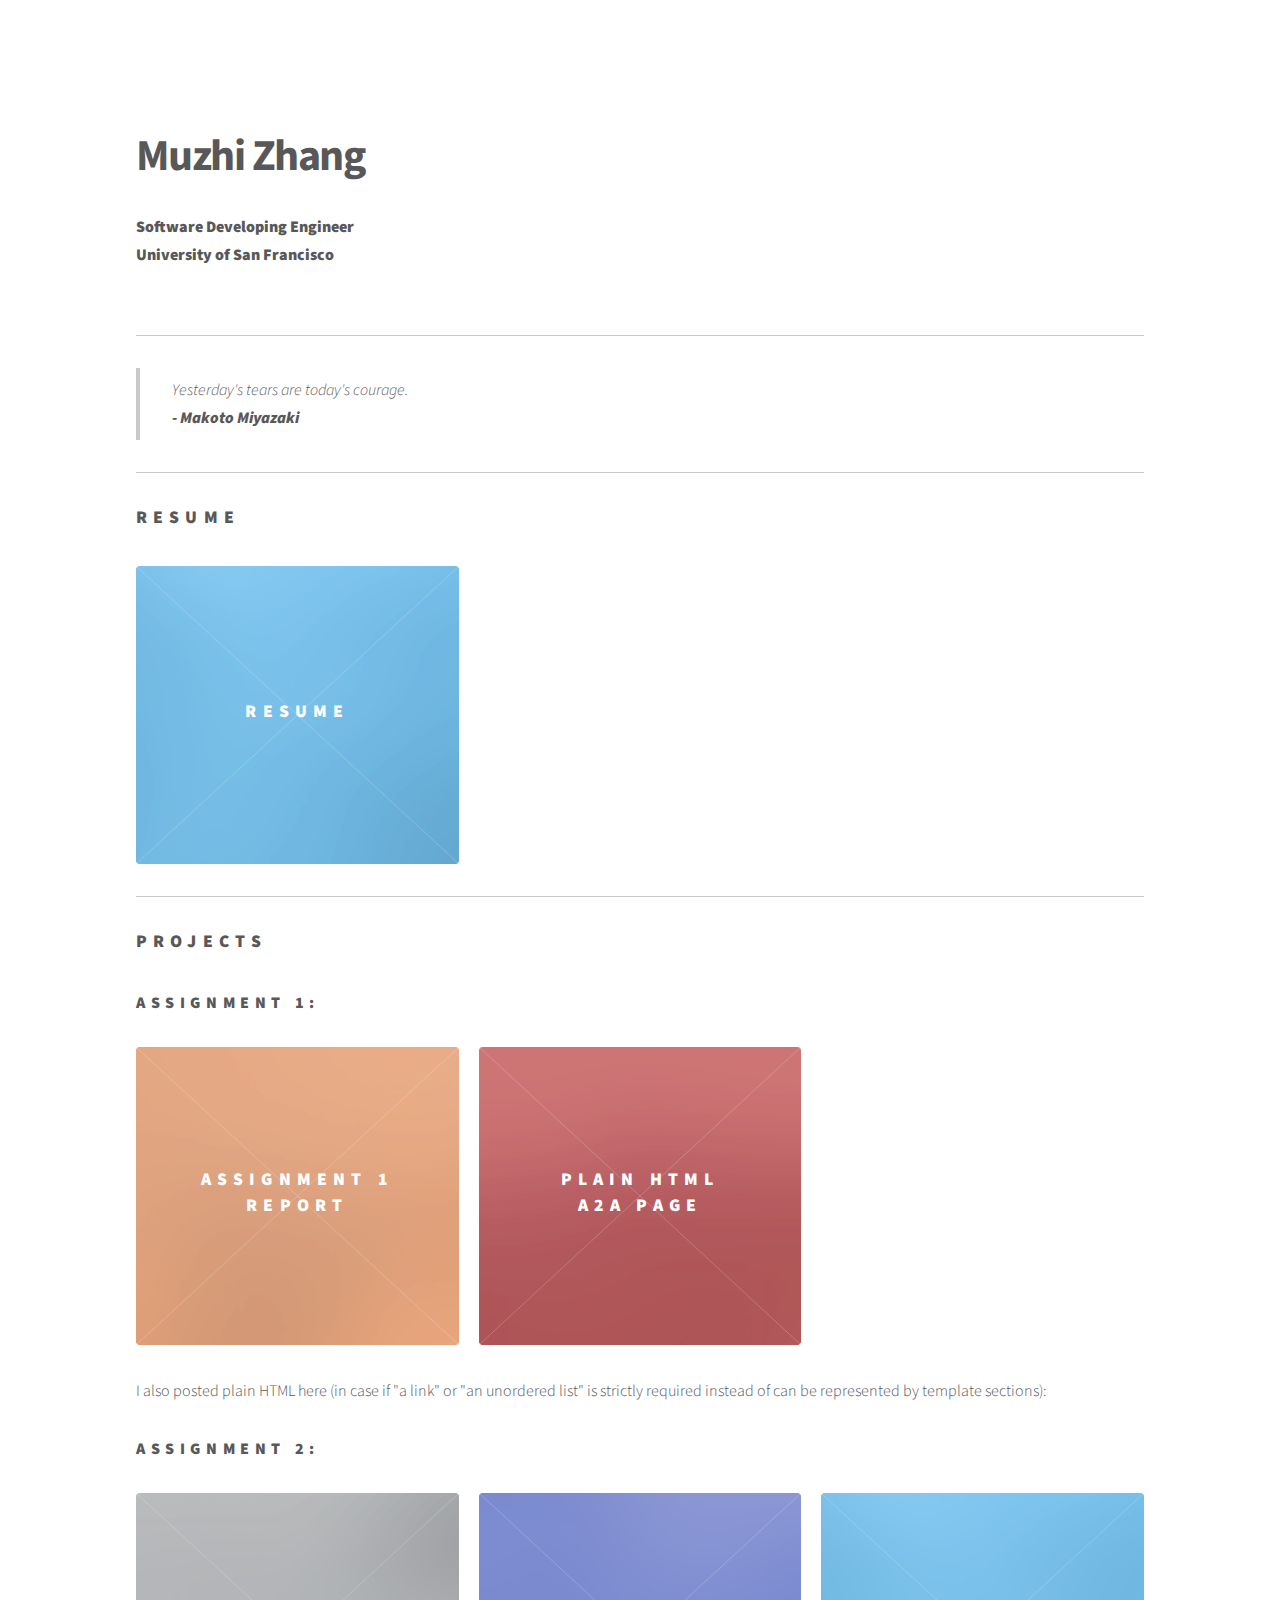
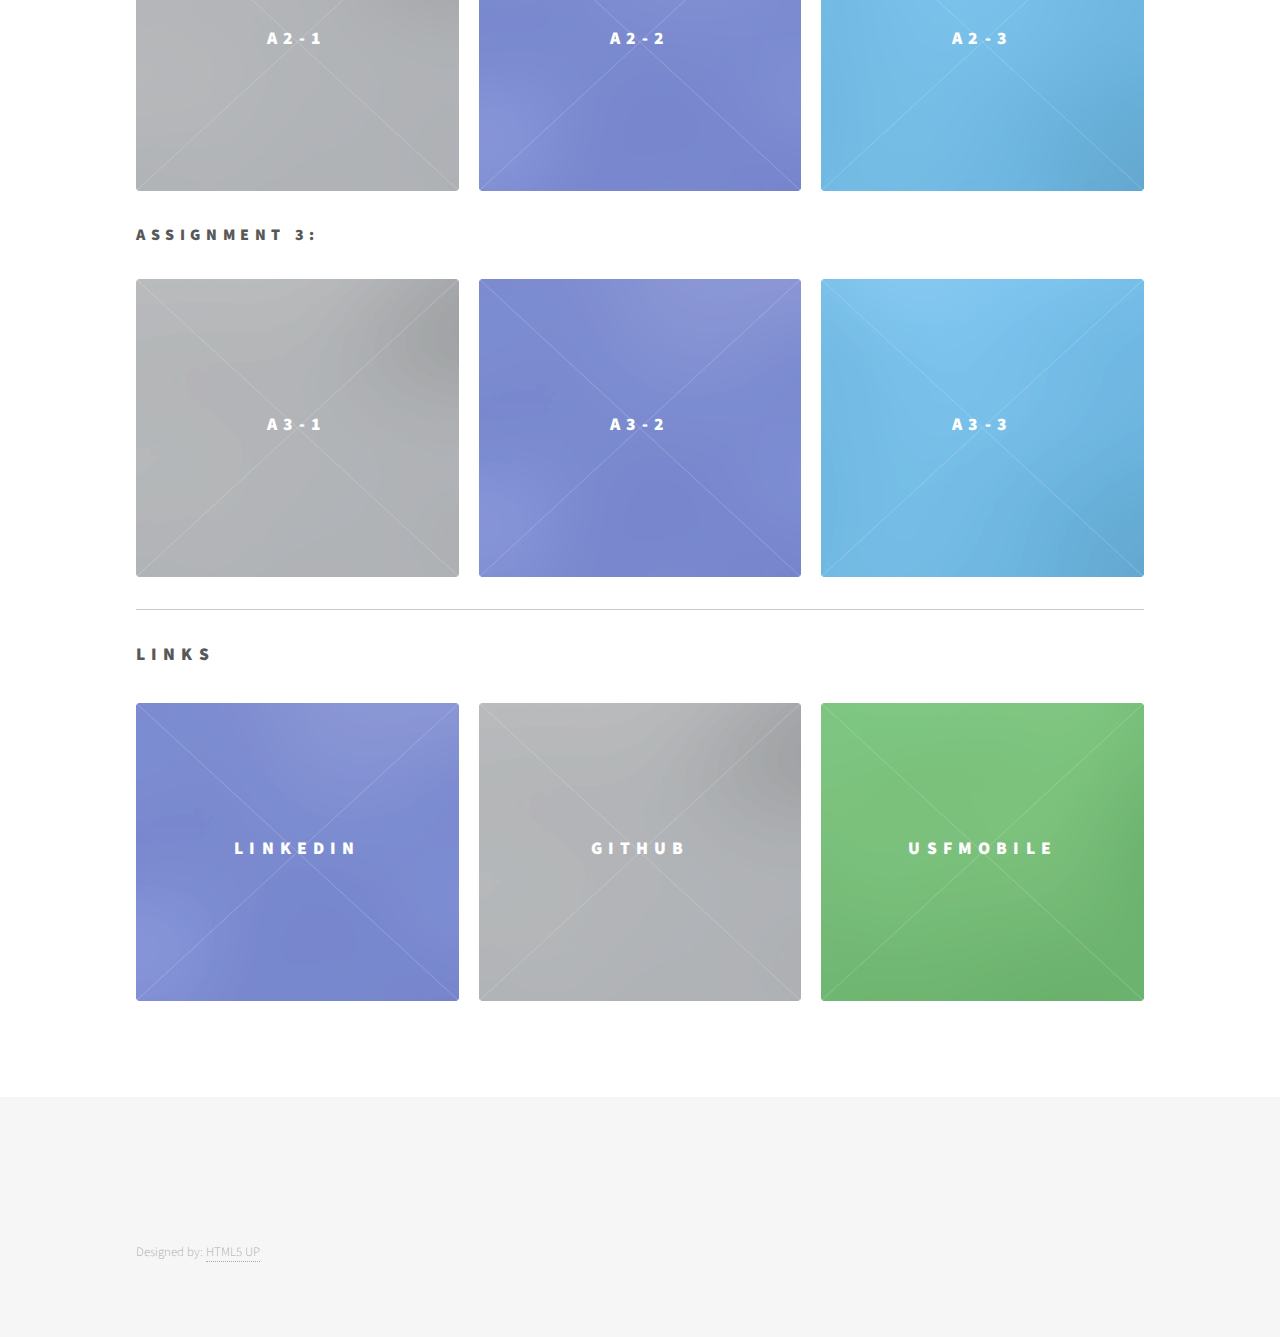
==== docs/index.html @ ef90fe7b "Add a3" ====
<!DOCTYPE HTML>
<!--
	Phantom by HTML5 UP
	html5up.net | @ajlkn
	Free for personal and commercial use under the CCA 3.0 license (html5up.net/license)
-->
<html>
	<head>
		<title>A2 - Self Introduction</title>
		<!-- Usfca icon-->
		<link rel="icon" href="files/usficon.ico">
		<meta charset="utf-8" />
		<meta name="viewport" content="width=device-width, initial-scale=1, user-scalable=no" />
		<link rel="stylesheet" href="assets/css/main.css" />
		<noscript><link rel="stylesheet" href="assets/css/noscript.css" /></noscript>
	</head>
	<body class="is-preload">
		<!-- Wrapper -->
			<div id="wrapper">

				<!-- Header -->
					<header id="header">
						<div class="inner">

							<header>
								<h1>Muzhi Zhang</h1>
							</header>
							<p><b>Software Developing Engineer<br>
								University of San Francisco</b></p>

						</div>
					</header>

				<!-- Main -->
					<div id="main">
						<div class="inner">

							<hr />

							<header>
								<blockquote>Yesterday's tears are today's courage.<br><b>- Makoto Miyazaki</b></blockquote>
								<hr />
							</header>

							<!--Tiles I added-->

							<h2>Resume</h2>
							<section class="tiles">
								<article class="style2">
									<span class="image">
										<img src="images/pic02.jpg" alt="" />
									</span>
									<a href="files/Resume_Muzhi_Zhang.pdf">
										<h2>Resume</h2>
										<div class="content">
											<p>Download my resume here.</p>
										</div>
									</a>
								</article>
							</section>

							<hr />

							<h2>Projects</h2>
							<h3>Assignment 1:</h3>
							<section class="tiles">
								<article class="style1">
										<span class="image">
											<img src="images/pic01.jpg" alt="" />
										</span>
									<a href="files/Muzhi%20Zhang%20-%20Data%20Exploration%20through%20Tableau.pdf">
										<h2>Assignment 1<br>Report</h2>
										<div class="content">
											<p>Download my assignment 1 report here.</p>
										</div>
									</a>
								</article>
								<article class="style4">
												<span class="image">
													<img src="images/pic09.jpg" alt="" />
												</span>
									<a href="plain.html">
										<h2>Plain HTML<br>A2a Page</h2>
										<div class="content">
											<p>Move to plain HTML version of this page.</p>
										</div>
									</a>
								</article>
							</section>
							<p></p>
							<p>I also posted plain HTML here (in case if "a link" or "an unordered list" is strictly
								required instead of can be represented by template sections):</p>

							<h3>Assignment 2:</h3>
							<section class="tiles">
								<article class="style7">
									<span class="image">
										<img src="images/pic05.jpg" alt="" />
									</span>
									<a href="https://vizhub.com/mzhang78usfca/097aaf8576bb4e1eae92c91367f25022">
										<h2>A2-1</h2>
										<div class="content">
											<p>Bar Chart</p>
										</div>
									</a>
								</article>
								<article class="style6">
									<span class="image">
										<img src="images/pic08.jpg" alt="" />
									</span>
									<a href="https://vizhub.com/mzhang78usfca/cfc59913051b43cb8e77ef708201250e">
										<h2>A2-2</h2>
										<div class="content">
											<p>Dot Plot</p>
										</div>
									</a>
								</article>
								<article class="style2">
									<span class="image">
										<img src="images/pic02.jpg" alt="" />
									</span>
									<a href="https://vizhub.com/mzhang78usfca/17be6b796609401896988ab3a009cab0">
										<h2>A2-3</h2>
										<div class="content">
											<p>Heat Map</p>
										</div>
									</a>
								</article>

							</section>
							<p></p>
							<h3>Assignment 3:</h3>
							<section class="tiles">
								<article class="style7">
									<span class="image">
										<img src="images/pic05.jpg" alt="" />
									</span>
									<a href="https://vizhub.com/mzhang78usfca/33b64aaca1e74947b73cf8b43c06f485">
										<h2>A3-1</h2>
										<div class="content">
											<p>Histogram</p>
										</div>
									</a>
								</article>
								<article class="style6">
									<span class="image">
										<img src="images/pic08.jpg" alt="" />
									</span>
									<a href="https://vizhub.com/mzhang78usfca/47c1e1c34d004bfeb647385f3a144dc1">
										<h2>A3-2</h2>
										<div class="content">
											<p>Box Chart</p>
										</div>
									</a>
								</article>
								<article class="style2">
									<span class="image">
										<img src="images/pic02.jpg" alt="" />
									</span>
									<a href="https://vizhub.com/mzhang78usfca/42996be0c5bc4a8896fbf8c868f797e3">
										<h2>A3-3</h2>
										<div class="content">
											<p>Strip Chart</p>
										</div>
									</a>
								</article>

							</section>
							<p></p>

							<hr/>

							<h2>Links</h2>
							<section class="tiles">
								<article class="style6">
									<span class="image">
										<img src="images/pic08.jpg" alt="" />
									</span>
									<a href="https://www.linkedin.com/in/muzhi007/">
										<h2>LinkedIn</h2>
										<div class="content">
											<p>My LinkedIn Page</p>
										</div>
									</a>
								</article>
								<article class="style7">
									<span class="image">
										<img src="images/pic05.jpg" alt="" />
									</span>
									<a href="https://github.com/zmz0072000">
										<h2>GitHub</h2>
										<div class="content">
											<p>My GitHub Page</p>
										</div>
									</a>
								</article>
								<article class="style8">
									<span class="image">
										<img src="images/pic07.jpg" alt="" />
									</span>
									<a href="https://myusf.usfca.edu/marketing-communications/resources/mobile">
										<h2>USFMobile</h2>
										<div class="content">
											<p>Download USFMobile, USFCA official mobile app which I participated in development.</p>
										</div>
									</a>
								</article>
							</section>
						</div>
					</div>

				<!-- Footer -->
					<footer id="footer">
						<div class="inner">
							<ul class="copyright">
								<li>Designed by: <a href="http://html5up.net">HTML5 UP</a></li>
							</ul>
						</div>
					</footer>

			</div>

		<!-- Scripts -->
			<script src="assets/js/jquery.min.js"></script>
			<script src="assets/js/browser.min.js"></script>
			<script src="assets/js/breakpoints.min.js"></script>
			<script src="assets/js/util.js"></script>
			<script src="assets/js/main.js"></script>

	</body>
</html>
---- docs/assets/css/main.css ----
@import url(fontawesome-all.min.css);
@import url("https://fonts.googleapis.com/css?family=Source+Sans+Pro:300,700,900");

/*
	Phantom by HTML5 UP
	html5up.net | @ajlkn
	Free for personal and commercial use under the CCA 3.0 license (html5up.net/license)
*/

html, body, div, span, applet, object,
iframe, h1, h2, h3, h4, h5, h6, p, blockquote,
pre, a, abbr, acronym, address, big, cite,
code, del, dfn, em, img, ins, kbd, q, s, samp,
small, strike, strong, sub, sup, tt, var, b,
u, i, center, dl, dt, dd, ol, ul, li, fieldset,
form, label, legend, table, caption, tbody,
tfoot, thead, tr, th, td, article, aside,
canvas, details, embed, figure, figcaption,
footer, header, hgroup, menu, nav, output, ruby,
section, summary, time, mark, audio, video {
	margin: 0;
	padding: 0;
	border: 0;
	font-size: 100%;
	font: inherit;
	vertical-align: baseline;}

article, aside, details, figcaption, figure,
footer, header, hgroup, menu, nav, section {
	display: block;}

body {
	line-height: 1;
}

ol, ul {
	list-style: none;
}

blockquote, q {
	quotes: none;
}

	blockquote:before, blockquote:after, q:before, q:after {
		content: '';
		content: none;
	}

table {
	border-collapse: collapse;
	border-spacing: 0;
}

body {
	-webkit-text-size-adjust: none;
}

mark {
	background-color: transparent;
	color: inherit;
}

input::-moz-focus-inner {
	border: 0;
	padding: 0;
}

input, select, textarea {
	-moz-appearance: none;
	-webkit-appearance: none;
	-ms-appearance: none;
	appearance: none;
}

/* Basic */

	@-ms-viewport {
		width: device-width;
	}

	body {
		-ms-overflow-style: scrollbar;
	}

	@media screen and (max-width: 480px) {

		html, body {
			min-width: 320px;
		}

	}

	html {
		box-sizing: border-box;
	}

	*, *:before, *:after {
		box-sizing: inherit;
	}

	body {
		background: #ffffff;
	}

		body.is-preload *, body.is-preload *:before, body.is-preload *:after {
			-moz-animation: none !important;
			-webkit-animation: none !important;
			-ms-animation: none !important;
			animation: none !important;
			-moz-transition: none !important;
			-webkit-transition: none !important;
			-ms-transition: none !important;
			transition: none !important;
		}

/* Type */

	body, input, select, textarea {
		color: #585858;
		font-family: "Source Sans Pro", Helvetica, sans-serif;
		font-size: 16pt;
		font-weight: 300;
		line-height: 1.75;
	}

		@media screen and (max-width: 1680px) {

			body, input, select, textarea {
				font-size: 14pt;
			}

		}

		@media screen and (max-width: 1280px) {

			body, input, select, textarea {
				font-size: 12pt;
			}

		}

	a {
		-moz-transition: border-bottom-color 0.2s ease, color 0.2s ease;
		-webkit-transition: border-bottom-color 0.2s ease, color 0.2s ease;
		-ms-transition: border-bottom-color 0.2s ease, color 0.2s ease;
		transition: border-bottom-color 0.2s ease, color 0.2s ease;
		text-decoration: none;
		color: #585858;
		border-bottom: dotted 1px rgba(88, 88, 88, 0.5);
	}

		a:hover {
			border-bottom-color: transparent;
			color: #f2849e !important;
		}

	strong, b {
		font-weight: 900;
	}

	em, i {
		font-style: italic;
	}

	p {
		margin: 0 0 2em 0;
	}

	h1 {
		font-size: 2.75em;
		font-weight: 700;
		line-height: 1.3;
		margin: 0 0 1em 0;
		letter-spacing: -0.035em;
	}

		h1 a {
			color: inherit;
		}

		@media screen and (max-width: 736px) {

			h1 {
				font-size: 2em;
				margin: 0 0 1em 0;
			}

		}

		@media screen and (max-width: 360px) {

			h1 {
				font-size: 1.75em;
			}

		}

	h2, h3, h4, h5, h6 {
		font-weight: 900;
		line-height: 1.5;
		margin: 0 0 2em 0;
		text-transform: uppercase;
		letter-spacing: 0.35em;
	}

		h2 a, h3 a, h4 a, h5 a, h6 a {
			color: inherit;
		}

	h2 {
		font-size: 1.1em;
	}

	h3 {
		font-size: 1em;
	}

	h4 {
		font-size: 0.8em;
	}

	h5 {
		font-size: 0.8em;
	}

	h6 {
		font-size: 0.8em;
	}

	@media screen and (max-width: 980px) {

		h1 br, h2 br, h3 br, h4 br, h5 br, h6 br {
			display: none;
		}

	}

	@media screen and (max-width: 736px) {

		h2 {
			font-size: 1em;
		}

		h3 {
			font-size: 0.8em;
		}

	}

	sub {
		font-size: 0.8em;
		position: relative;
		top: 0.5em;
	}

	sup {
		font-size: 0.8em;
		position: relative;
		top: -0.5em;
	}

	blockquote {
		border-left: solid 4px #c9c9c9;
		font-style: italic;
		margin: 0 0 2em 0;
		padding: 0.5em 0 0.5em 2em;
	}

	code {
		background: rgba(144, 144, 144, 0.075);
		border-radius: 4px;
		border: solid 1px #c9c9c9;
		font-family: "Courier New", monospace;
		font-size: 0.9em;
		margin: 0 0.25em;
		padding: 0.25em 0.65em;
	}

	pre {
		-webkit-overflow-scrolling: touch;
		font-family: "Courier New", monospace;
		font-size: 0.9em;
		margin: 0 0 2em 0;
	}

		pre code {
			display: block;
			line-height: 1.75;
			padding: 1em 1.5em;
			overflow-x: auto;
		}

	hr {
		border: 0;
		border-bottom: solid 1px #c9c9c9;
		margin: 2em 0;
	}

		hr.major {
			margin: 3em 0;
		}

	.align-left {
		text-align: left;
	}

	.align-center {
		text-align: center;
	}

	.align-right {
		text-align: right;
	}

/* Row */

	.row {
		display: flex;
		flex-wrap: wrap;
		box-sizing: border-box;
		align-items: stretch;
	}

		.row > * {
			box-sizing: border-box;
		}

		.row.gtr-uniform > * > :last-child {
			margin-bottom: 0;
		}

		.row.aln-left {
			justify-content: flex-start;
		}

		.row.aln-center {
			justify-content: center;
		}

		.row.aln-right {
			justify-content: flex-end;
		}

		.row.aln-top {
			align-items: flex-start;
		}

		.row.aln-middle {
			align-items: center;
		}

		.row.aln-bottom {
			align-items: flex-end;
		}

		.row > .imp {
			order: -1;
		}

		.row > .col-1 {
			width: 8.33333%;
		}

		.row > .off-1 {
			margin-left: 8.33333%;
		}

		.row > .col-2 {
			width: 16.66667%;
		}

		.row > .off-2 {
			margin-left: 16.66667%;
		}

		.row > .col-3 {
			width: 25%;
		}

		.row > .off-3 {
			margin-left: 25%;
		}

		.row > .col-4 {
			width: 33.33333%;
		}

		.row > .off-4 {
			margin-left: 33.33333%;
		}

		.row > .col-5 {
			width: 41.66667%;
		}

		.row > .off-5 {
			margin-left: 41.66667%;
		}

		.row > .col-6 {
			width: 50%;
		}

		.row > .off-6 {
			margin-left: 50%;
		}

		.row > .col-7 {
			width: 58.33333%;
		}

		.row > .off-7 {
			margin-left: 58.33333%;
		}

		.row > .col-8 {
			width: 66.66667%;
		}

		.row > .off-8 {
			margin-left: 66.66667%;
		}

		.row > .col-9 {
			width: 75%;
		}

		.row > .off-9 {
			margin-left: 75%;
		}

		.row > .col-10 {
			width: 83.33333%;
		}

		.row > .off-10 {
			margin-left: 83.33333%;
		}

		.row > .col-11 {
			width: 91.66667%;
		}

		.row > .off-11 {
			margin-left: 91.66667%;
		}

		.row > .col-12 {
			width: 100%;
		}

		.row > .off-12 {
			margin-left: 100%;
		}

		.row.gtr-0 {
			margin-top: 0;
			margin-left: 0em;
		}

			.row.gtr-0 > * {
				padding: 0 0 0 0em;
			}

			.row.gtr-0.gtr-uniform {
				margin-top: 0em;
			}

				.row.gtr-0.gtr-uniform > * {
					padding-top: 0em;
				}

		.row.gtr-25 {
			margin-top: 0;
			margin-left: -0.5em;
		}

			.row.gtr-25 > * {
				padding: 0 0 0 0.5em;
			}

			.row.gtr-25.gtr-uniform {
				margin-top: -0.5em;
			}

				.row.gtr-25.gtr-uniform > * {
					padding-top: 0.5em;
				}

		.row.gtr-50 {
			margin-top: 0;
			margin-left: -1em;
		}

			.row.gtr-50 > * {
				padding: 0 0 0 1em;
			}

			.row.gtr-50.gtr-uniform {
				margin-top: -1em;
			}

				.row.gtr-50.gtr-uniform > * {
					padding-top: 1em;
				}

		.row {
			margin-top: 0;
			margin-left: -2em;
		}

			.row > * {
				padding: 0 0 0 2em;
			}

			.row.gtr-uniform {
				margin-top: -2em;
			}

				.row.gtr-uniform > * {
					padding-top: 2em;
				}

		.row.gtr-150 {
			margin-top: 0;
			margin-left: -3em;
		}

			.row.gtr-150 > * {
				padding: 0 0 0 3em;
			}

			.row.gtr-150.gtr-uniform {
				margin-top: -3em;
			}

				.row.gtr-150.gtr-uniform > * {
					padding-top: 3em;
				}

		.row.gtr-200 {
			margin-top: 0;
			margin-left: -4em;
		}

			.row.gtr-200 > * {
				padding: 0 0 0 4em;
			}

			.row.gtr-200.gtr-uniform {
				margin-top: -4em;
			}

				.row.gtr-200.gtr-uniform > * {
					padding-top: 4em;
				}

		@media screen and (max-width: 1680px) {

			.row {
				display: flex;
				flex-wrap: wrap;
				box-sizing: border-box;
				align-items: stretch;
			}

				.row > * {
					box-sizing: border-box;
				}

				.row.gtr-uniform > * > :last-child {
					margin-bottom: 0;
				}

				.row.aln-left {
					justify-content: flex-start;
				}

				.row.aln-center {
					justify-content: center;
				}

				.row.aln-right {
					justify-content: flex-end;
				}

				.row.aln-top {
					align-items: flex-start;
				}

				.row.aln-middle {
					align-items: center;
				}

				.row.aln-bottom {
					align-items: flex-end;
				}

				.row > .imp-xlarge {
					order: -1;
				}

				.row > .col-1-xlarge {
					width: 8.33333%;
				}

				.row > .off-1-xlarge {
					margin-left: 8.33333%;
				}

				.row > .col-2-xlarge {
					width: 16.66667%;
				}

				.row > .off-2-xlarge {
					margin-left: 16.66667%;
				}

				.row > .col-3-xlarge {
					width: 25%;
				}

				.row > .off-3-xlarge {
					margin-left: 25%;
				}

				.row > .col-4-xlarge {
					width: 33.33333%;
				}

				.row > .off-4-xlarge {
					margin-left: 33.33333%;
				}

				.row > .col-5-xlarge {
					width: 41.66667%;
				}

				.row > .off-5-xlarge {
					margin-left: 41.66667%;
				}

				.row > .col-6-xlarge {
					width: 50%;
				}

				.row > .off-6-xlarge {
					margin-left: 50%;
				}

				.row > .col-7-xlarge {
					width: 58.33333%;
				}

				.row > .off-7-xlarge {
					margin-left: 58.33333%;
				}

				.row > .col-8-xlarge {
					width: 66.66667%;
				}

				.row > .off-8-xlarge {
					margin-left: 66.66667%;
				}

				.row > .col-9-xlarge {
					width: 75%;
				}

				.row > .off-9-xlarge {
					margin-left: 75%;
				}

				.row > .col-10-xlarge {
					width: 83.33333%;
				}

				.row > .off-10-xlarge {
					margin-left: 83.33333%;
				}

				.row > .col-11-xlarge {
					width: 91.66667%;
				}

				.row > .off-11-xlarge {
					margin-left: 91.66667%;
				}

				.row > .col-12-xlarge {
					width: 100%;
				}

				.row > .off-12-xlarge {
					margin-left: 100%;
				}

				.row.gtr-0 {
					margin-top: 0;
					margin-left: 0em;
				}

					.row.gtr-0 > * {
						padding: 0 0 0 0em;
					}

					.row.gtr-0.gtr-uniform {
						margin-top: 0em;
					}

						.row.gtr-0.gtr-uniform > * {
							padding-top: 0em;
						}

				.row.gtr-25 {
					margin-top: 0;
					margin-left: -0.5em;
				}

					.row.gtr-25 > * {
						padding: 0 0 0 0.5em;
					}

					.row.gtr-25.gtr-uniform {
						margin-top: -0.5em;
					}

						.row.gtr-25.gtr-uniform > * {
							padding-top: 0.5em;
						}

				.row.gtr-50 {
					margin-top: 0;
					margin-left: -1em;
				}

					.row.gtr-50 > * {
						padding: 0 0 0 1em;
					}

					.row.gtr-50.gtr-uniform {
						margin-top: -1em;
					}

						.row.gtr-50.gtr-uniform > * {
							padding-top: 1em;
						}

				.row {
					margin-top: 0;
					margin-left: -2em;
				}

					.row > * {
						padding: 0 0 0 2em;
					}

					.row.gtr-uniform {
						margin-top: -2em;
					}

						.row.gtr-uniform > * {
							padding-top: 2em;
						}

				.row.gtr-150 {
					margin-top: 0;
					margin-left: -3em;
				}

					.row.gtr-150 > * {
						padding: 0 0 0 3em;
					}

					.row.gtr-150.gtr-uniform {
						margin-top: -3em;
					}

						.row.gtr-150.gtr-uniform > * {
							padding-top: 3em;
						}

				.row.gtr-200 {
					margin-top: 0;
					margin-left: -4em;
				}

					.row.gtr-200 > * {
						padding: 0 0 0 4em;
					}

					.row.gtr-200.gtr-uniform {
						margin-top: -4em;
					}

						.row.gtr-200.gtr-uniform > * {
							padding-top: 4em;
						}

		}

		@media screen and (max-width: 1280px) {

			.row {
				display: flex;
				flex-wrap: wrap;
				box-sizing: border-box;
				align-items: stretch;
			}

				.row > * {
					box-sizing: border-box;
				}

				.row.gtr-uniform > * > :last-child {
					margin-bottom: 0;
				}

				.row.aln-left {
					justify-content: flex-start;
				}

				.row.aln-center {
					justify-content: center;
				}

				.row.aln-right {
					justify-content: flex-end;
				}

				.row.aln-top {
					align-items: flex-start;
				}

				.row.aln-middle {
					align-items: center;
				}

				.row.aln-bottom {
					align-items: flex-end;
				}

				.row > .imp-large {
					order: -1;
				}

				.row > .col-1-large {
					width: 8.33333%;
				}

				.row > .off-1-large {
					margin-left: 8.33333%;
				}

				.row > .col-2-large {
					width: 16.66667%;
				}

				.row > .off-2-large {
					margin-left: 16.66667%;
				}

				.row > .col-3-large {
					width: 25%;
				}

				.row > .off-3-large {
					margin-left: 25%;
				}

				.row > .col-4-large {
					width: 33.33333%;
				}

				.row > .off-4-large {
					margin-left: 33.33333%;
				}

				.row > .col-5-large {
					width: 41.66667%;
				}

				.row > .off-5-large {
					margin-left: 41.66667%;
				}

				.row > .col-6-large {
					width: 50%;
				}

				.row > .off-6-large {
					margin-left: 50%;
				}

				.row > .col-7-large {
					width: 58.33333%;
				}

				.row > .off-7-large {
					margin-left: 58.33333%;
				}

				.row > .col-8-large {
					width: 66.66667%;
				}

				.row > .off-8-large {
					margin-left: 66.66667%;
				}

				.row > .col-9-large {
					width: 75%;
				}

				.row > .off-9-large {
					margin-left: 75%;
				}

				.row > .col-10-large {
					width: 83.33333%;
				}

				.row > .off-10-large {
					margin-left: 83.33333%;
				}

				.row > .col-11-large {
					width: 91.66667%;
				}

				.row > .off-11-large {
					margin-left: 91.66667%;
				}

				.row > .col-12-large {
					width: 100%;
				}

				.row > .off-12-large {
					margin-left: 100%;
				}

				.row.gtr-0 {
					margin-top: 0;
					margin-left: 0em;
				}

					.row.gtr-0 > * {
						padding: 0 0 0 0em;
					}

					.row.gtr-0.gtr-uniform {
						margin-top: 0em;
					}

						.row.gtr-0.gtr-uniform > * {
							padding-top: 0em;
						}

				.row.gtr-25 {
					margin-top: 0;
					margin-left: -0.5em;
				}

					.row.gtr-25 > * {
						padding: 0 0 0 0.5em;
					}

					.row.gtr-25.gtr-uniform {
						margin-top: -0.5em;
					}

						.row.gtr-25.gtr-uniform > * {
							padding-top: 0.5em;
						}

				.row.gtr-50 {
					margin-top: 0;
					margin-left: -1em;
				}

					.row.gtr-50 > * {
						padding: 0 0 0 1em;
					}

					.row.gtr-50.gtr-uniform {
						margin-top: -1em;
					}

						.row.gtr-50.gtr-uniform > * {
							padding-top: 1em;
						}

				.row {
					margin-top: 0;
					margin-left: -2em;
				}

					.row > * {
						padding: 0 0 0 2em;
					}

					.row.gtr-uniform {
						margin-top: -2em;
					}

						.row.gtr-uniform > * {
							padding-top: 2em;
						}

				.row.gtr-150 {
					margin-top: 0;
					margin-left: -3em;
				}

					.row.gtr-150 > * {
						padding: 0 0 0 3em;
					}

					.row.gtr-150.gtr-uniform {
						margin-top: -3em;
					}

						.row.gtr-150.gtr-uniform > * {
							padding-top: 3em;
						}

				.row.gtr-200 {
					margin-top: 0;
					margin-left: -4em;
				}

					.row.gtr-200 > * {
						padding: 0 0 0 4em;
					}

					.row.gtr-200.gtr-uniform {
						margin-top: -4em;
					}

						.row.gtr-200.gtr-uniform > * {
							padding-top: 4em;
						}

		}

		@media screen and (max-width: 980px) {

			.row {
				display: flex;
				flex-wrap: wrap;
				box-sizing: border-box;
				align-items: stretch;
			}

				.row > * {
					box-sizing: border-box;
				}

				.row.gtr-uniform > * > :last-child {
					margin-bottom: 0;
				}

				.row.aln-left {
					justify-content: flex-start;
				}

				.row.aln-center {
					justify-content: center;
				}

				.row.aln-right {
					justify-content: flex-end;
				}

				.row.aln-top {
					align-items: flex-start;
				}

				.row.aln-middle {
					align-items: center;
				}

				.row.aln-bottom {
					align-items: flex-end;
				}

				.row > .imp-medium {
					order: -1;
				}

				.row > .col-1-medium {
					width: 8.33333%;
				}

				.row > .off-1-medium {
					margin-left: 8.33333%;
				}

				.row > .col-2-medium {
					width: 16.66667%;
				}

				.row > .off-2-medium {
					margin-left: 16.66667%;
				}

				.row > .col-3-medium {
					width: 25%;
				}

				.row > .off-3-medium {
					margin-left: 25%;
				}

				.row > .col-4-medium {
					width: 33.33333%;
				}

				.row > .off-4-medium {
					margin-left: 33.33333%;
				}

				.row > .col-5-medium {
					width: 41.66667%;
				}

				.row > .off-5-medium {
					margin-left: 41.66667%;
				}

				.row > .col-6-medium {
					width: 50%;
				}

				.row > .off-6-medium {
					margin-left: 50%;
				}

				.row > .col-7-medium {
					width: 58.33333%;
				}

				.row > .off-7-medium {
					margin-left: 58.33333%;
				}

				.row > .col-8-medium {
					width: 66.66667%;
				}

				.row > .off-8-medium {
					margin-left: 66.66667%;
				}

				.row > .col-9-medium {
					width: 75%;
				}

				.row > .off-9-medium {
					margin-left: 75%;
				}

				.row > .col-10-medium {
					width: 83.33333%;
				}

				.row > .off-10-medium {
					margin-left: 83.33333%;
				}

				.row > .col-11-medium {
					width: 91.66667%;
				}

				.row > .off-11-medium {
					margin-left: 91.66667%;
				}

				.row > .col-12-medium {
					width: 100%;
				}

				.row > .off-12-medium {
					margin-left: 100%;
				}

				.row.gtr-0 {
					margin-top: 0;
					margin-left: 0em;
				}

					.row.gtr-0 > * {
						padding: 0 0 0 0em;
					}

					.row.gtr-0.gtr-uniform {
						margin-top: 0em;
					}

						.row.gtr-0.gtr-uniform > * {
							padding-top: 0em;
						}

				.row.gtr-25 {
					margin-top: 0;
					margin-left: -0.375em;
				}

					.row.gtr-25 > * {
						padding: 0 0 0 0.375em;
					}

					.row.gtr-25.gtr-uniform {
						margin-top: -0.375em;
					}

						.row.gtr-25.gtr-uniform > * {
							padding-top: 0.375em;
						}

				.row.gtr-50 {
					margin-top: 0;
					margin-left: -0.75em;
				}

					.row.gtr-50 > * {
						padding: 0 0 0 0.75em;
					}

					.row.gtr-50.gtr-uniform {
						margin-top: -0.75em;
					}

						.row.gtr-50.gtr-uniform > * {
							padding-top: 0.75em;
						}

				.row {
					margin-top: 0;
					margin-left: -1.5em;
				}

					.row > * {
						padding: 0 0 0 1.5em;
					}

					.row.gtr-uniform {
						margin-top: -1.5em;
					}

						.row.gtr-uniform > * {
							padding-top: 1.5em;
						}

				.row.gtr-150 {
					margin-top: 0;
					margin-left: -2.25em;
				}

					.row.gtr-150 > * {
						padding: 0 0 0 2.25em;
					}

					.row.gtr-150.gtr-uniform {
						margin-top: -2.25em;
					}

						.row.gtr-150.gtr-uniform > * {
							padding-top: 2.25em;
						}

				.row.gtr-200 {
					margin-top: 0;
					margin-left: -3em;
				}

					.row.gtr-200 > * {
						padding: 0 0 0 3em;
					}

					.row.gtr-200.gtr-uniform {
						margin-top: -3em;
					}

						.row.gtr-200.gtr-uniform > * {
							padding-top: 3em;
						}

		}

		@media screen and (max-width: 736px) {

			.row {
				display: flex;
				flex-wrap: wrap;
				box-sizing: border-box;
				align-items: stretch;
			}

				.row > * {
					box-sizing: border-box;
				}

				.row.gtr-uniform > * > :last-child {
					margin-bottom: 0;
				}

				.row.aln-left {
					justify-content: flex-start;
				}

				.row.aln-center {
					justify-content: center;
				}

				.row.aln-right {
					justify-content: flex-end;
				}

				.row.aln-top {
					align-items: flex-start;
				}

				.row.aln-middle {
					align-items: center;
				}

				.row.aln-bottom {
					align-items: flex-end;
				}

				.row > .imp-small {
					order: -1;
				}

				.row > .col-1-small {
					width: 8.33333%;
				}

				.row > .off-1-small {
					margin-left: 8.33333%;
				}

				.row > .col-2-small {
					width: 16.66667%;
				}

				.row > .off-2-small {
					margin-left: 16.66667%;
				}

				.row > .col-3-small {
					width: 25%;
				}

				.row > .off-3-small {
					margin-left: 25%;
				}

				.row > .col-4-small {
					width: 33.33333%;
				}

				.row > .off-4-small {
					margin-left: 33.33333%;
				}

				.row > .col-5-small {
					width: 41.66667%;
				}

				.row > .off-5-small {
					margin-left: 41.66667%;
				}

				.row > .col-6-small {
					width: 50%;
				}

				.row > .off-6-small {
					margin-left: 50%;
				}

				.row > .col-7-small {
					width: 58.33333%;
				}

				.row > .off-7-small {
					margin-left: 58.33333%;
				}

				.row > .col-8-small {
					width: 66.66667%;
				}

				.row > .off-8-small {
					margin-left: 66.66667%;
				}

				.row > .col-9-small {
					width: 75%;
				}

				.row > .off-9-small {
					margin-left: 75%;
				}

				.row > .col-10-small {
					width: 83.33333%;
				}

				.row > .off-10-small {
					margin-left: 83.33333%;
				}

				.row > .col-11-small {
					width: 91.66667%;
				}

				.row > .off-11-small {
					margin-left: 91.66667%;
				}

				.row > .col-12-small {
					width: 100%;
				}

				.row > .off-12-small {
					margin-left: 100%;
				}

				.row.gtr-0 {
					margin-top: 0;
					margin-left: 0em;
				}

					.row.gtr-0 > * {
						padding: 0 0 0 0em;
					}

					.row.gtr-0.gtr-uniform {
						margin-top: 0em;
					}

						.row.gtr-0.gtr-uniform > * {
							padding-top: 0em;
						}

				.row.gtr-25 {
					margin-top: 0;
					margin-left: -0.25em;
				}

					.row.gtr-25 > * {
						padding: 0 0 0 0.25em;
					}

					.row.gtr-25.gtr-uniform {
						margin-top: -0.25em;
					}

						.row.gtr-25.gtr-uniform > * {
							padding-top: 0.25em;
						}

				.row.gtr-50 {
					margin-top: 0;
					margin-left: -0.5em;
				}

					.row.gtr-50 > * {
						padding: 0 0 0 0.5em;
					}

					.row.gtr-50.gtr-uniform {
						margin-top: -0.5em;
					}

						.row.gtr-50.gtr-uniform > * {
							padding-top: 0.5em;
						}

				.row {
					margin-top: 0;
					margin-left: -1em;
				}

					.row > * {
						padding: 0 0 0 1em;
					}

					.row.gtr-uniform {
						margin-top: -1em;
					}

						.row.gtr-uniform > * {
							padding-top: 1em;
						}

				.row.gtr-150 {
					margin-top: 0;
					margin-left: -1.5em;
				}

					.row.gtr-150 > * {
						padding: 0 0 0 1.5em;
					}

					.row.gtr-150.gtr-uniform {
						margin-top: -1.5em;
					}

						.row.gtr-150.gtr-uniform > * {
							padding-top: 1.5em;
						}

				.row.gtr-200 {
					margin-top: 0;
					margin-left: -2em;
				}

					.row.gtr-200 > * {
						padding: 0 0 0 2em;
					}

					.row.gtr-200.gtr-uniform {
						margin-top: -2em;
					}

						.row.gtr-200.gtr-uniform > * {
							padding-top: 2em;
						}

		}

		@media screen and (max-width: 480px) {

			.row {
				display: flex;
				flex-wrap: wrap;
				box-sizing: border-box;
				align-items: stretch;
			}

				.row > * {
					box-sizing: border-box;
				}

				.row.gtr-uniform > * > :last-child {
					margin-bottom: 0;
				}

				.row.aln-left {
					justify-content: flex-start;
				}

				.row.aln-center {
					justify-content: center;
				}

				.row.aln-right {
					justify-content: flex-end;
				}

				.row.aln-top {
					align-items: flex-start;
				}

				.row.aln-middle {
					align-items: center;
				}

				.row.aln-bottom {
					align-items: flex-end;
				}

				.row > .imp-xsmall {
					order: -1;
				}

				.row > .col-1-xsmall {
					width: 8.33333%;
				}

				.row > .off-1-xsmall {
					margin-left: 8.33333%;
				}

				.row > .col-2-xsmall {
					width: 16.66667%;
				}

				.row > .off-2-xsmall {
					margin-left: 16.66667%;
				}

				.row > .col-3-xsmall {
					width: 25%;
				}

				.row > .off-3-xsmall {
					margin-left: 25%;
				}

				.row > .col-4-xsmall {
					width: 33.33333%;
				}

				.row > .off-4-xsmall {
					margin-left: 33.33333%;
				}

				.row > .col-5-xsmall {
					width: 41.66667%;
				}

				.row > .off-5-xsmall {
					margin-left: 41.66667%;
				}

				.row > .col-6-xsmall {
					width: 50%;
				}

				.row > .off-6-xsmall {
					margin-left: 50%;
				}

				.row > .col-7-xsmall {
					width: 58.33333%;
				}

				.row > .off-7-xsmall {
					margin-left: 58.33333%;
				}

				.row > .col-8-xsmall {
					width: 66.66667%;
				}

				.row > .off-8-xsmall {
					margin-left: 66.66667%;
				}

				.row > .col-9-xsmall {
					width: 75%;
				}

				.row > .off-9-xsmall {
					margin-left: 75%;
				}

				.row > .col-10-xsmall {
					width: 83.33333%;
				}

				.row > .off-10-xsmall {
					margin-left: 83.33333%;
				}

				.row > .col-11-xsmall {
					width: 91.66667%;
				}

				.row > .off-11-xsmall {
					margin-left: 91.66667%;
				}

				.row > .col-12-xsmall {
					width: 100%;
				}

				.row > .off-12-xsmall {
					margin-left: 100%;
				}

				.row.gtr-0 {
					margin-top: 0;
					margin-left: 0em;
				}

					.row.gtr-0 > * {
						padding: 0 0 0 0em;
					}

					.row.gtr-0.gtr-uniform {
						margin-top: 0em;
					}

						.row.gtr-0.gtr-uniform > * {
							padding-top: 0em;
						}

				.row.gtr-25 {
					margin-top: 0;
					margin-left: -0.25em;
				}

					.row.gtr-25 > * {
						padding: 0 0 0 0.25em;
					}

					.row.gtr-25.gtr-uniform {
						margin-top: -0.25em;
					}

						.row.gtr-25.gtr-uniform > * {
							padding-top: 0.25em;
						}

				.row.gtr-50 {
					margin-top: 0;
					margin-left: -0.5em;
				}

					.row.gtr-50 > * {
						padding: 0 0 0 0.5em;
					}

					.row.gtr-50.gtr-uniform {
						margin-top: -0.5em;
					}

						.row.gtr-50.gtr-uniform > * {
							padding-top: 0.5em;
						}

				.row {
					margin-top: 0;
					margin-left: -1em;
				}

					.row > * {
						padding: 0 0 0 1em;
					}

					.row.gtr-uniform {
						margin-top: -1em;
					}

						.row.gtr-uniform > * {
							padding-top: 1em;
						}

				.row.gtr-150 {
					margin-top: 0;
					margin-left: -1.5em;
				}

					.row.gtr-150 > * {
						padding: 0 0 0 1.5em;
					}

					.row.gtr-150.gtr-uniform {
						margin-top: -1.5em;
					}

						.row.gtr-150.gtr-uniform > * {
							padding-top: 1.5em;
						}

				.row.gtr-200 {
					margin-top: 0;
					margin-left: -2em;
				}

					.row.gtr-200 > * {
						padding: 0 0 0 2em;
					}

					.row.gtr-200.gtr-uniform {
						margin-top: -2em;
					}

						.row.gtr-200.gtr-uniform > * {
							padding-top: 2em;
						}

		}

/* Section/Article */

	section.special, article.special {
		text-align: center;
	}

	header p {
		margin-top: -1em;
	}

	@media screen and (max-width: 736px) {

		header p {
			margin-top: 0;
		}

	}

/* Icon */

	.icon {
		text-decoration: none;
		border-bottom: none;
		position: relative;
	}

		.icon:before {
			-moz-osx-font-smoothing: grayscale;
			-webkit-font-smoothing: antialiased;
			display: inline-block;
			font-style: normal;
			font-variant: normal;
			text-rendering: auto;
			line-height: 1;
			text-transform: none !important;
			font-family: 'Font Awesome 5 Free';
			font-weight: 400;
		}

		.icon > .label {
			display: none;
		}

		.icon:before {
			line-height: inherit;
		}

		.icon.solid:before {
			font-weight: 900;
		}

		.icon.brands:before {
			font-family: 'Font Awesome 5 Brands';
		}

		.icon.style2 {
			-moz-transition: background-color 0.2s ease-in-out, color 0.2s ease-in-out, border-color 0.2s ease-in-out;
			-webkit-transition: background-color 0.2s ease-in-out, color 0.2s ease-in-out, border-color 0.2s ease-in-out;
			-ms-transition: background-color 0.2s ease-in-out, color 0.2s ease-in-out, border-color 0.2s ease-in-out;
			transition: background-color 0.2s ease-in-out, color 0.2s ease-in-out, border-color 0.2s ease-in-out;
			background-color: transparent;
			border: solid 1px #c9c9c9;
			border-radius: 4px;
			width: 2.65em;
			height: 2.65em;
			display: inline-block;
			text-align: center;
			line-height: 2.65em;
			color: inherit;
		}

			.icon.style2:before {
				font-size: 1.1em;
			}

			.icon.style2:hover {
				color: #f2849e;
				border-color: #f2849e;
			}

			.icon.style2:active {
				background-color: rgba(242, 132, 158, 0.1);
			}

/* List */

	ol {
		list-style: decimal;
		margin: 0 0 2em 0;
		padding-left: 1.25em;
	}

		ol li {
			padding-left: 0.25em;
		}

	ul {
		list-style: disc;
		margin: 0 0 2em 0;
		padding-left: 1em;
	}

		ul li {
			padding-left: 0.5em;
		}

		ul.alt {
			list-style: none;
			padding-left: 0;
		}

			ul.alt li {
				border-top: solid 1px #c9c9c9;
				padding: 0.5em 0;
			}

				ul.alt li:first-child {
					border-top: 0;
					padding-top: 0;
				}

	dl {
		margin: 0 0 2em 0;
	}

		dl dt {
			display: block;
			font-weight: 900;
			margin: 0 0 1em 0;
		}

		dl dd {
			margin-left: 2em;
		}

/* Actions */

	ul.actions {
		display: -moz-flex;
		display: -webkit-flex;
		display: -ms-flex;
		display: flex;
		cursor: default;
		list-style: none;
		margin-left: -1em;
		padding-left: 0;
	}

		ul.actions li {
			padding: 0 0 0 1em;
			vertical-align: middle;
		}

		ul.actions.special {
			-moz-justify-content: center;
			-webkit-justify-content: center;
			-ms-justify-content: center;
			justify-content: center;
			width: 100%;
			margin-left: 0;
		}

			ul.actions.special li:first-child {
				padding-left: 0;
			}

		ul.actions.stacked {
			-moz-flex-direction: column;
			-webkit-flex-direction: column;
			-ms-flex-direction: column;
			flex-direction: column;
			margin-left: 0;
		}

			ul.actions.stacked li {
				padding: 1.3em 0 0 0;
			}

				ul.actions.stacked li:first-child {
					padding-top: 0;
				}

		ul.actions.fit {
			width: calc(100% + 1em);
		}

			ul.actions.fit li {
				-moz-flex-grow: 1;
				-webkit-flex-grow: 1;
				-ms-flex-grow: 1;
				flex-grow: 1;
				-moz-flex-shrink: 1;
				-webkit-flex-shrink: 1;
				-ms-flex-shrink: 1;
				flex-shrink: 1;
				width: 100%;
			}

				ul.actions.fit li > * {
					width: 100%;
				}

			ul.actions.fit.stacked {
				width: 100%;
			}

		@media screen and (max-width: 480px) {

			ul.actions:not(.fixed) {
				-moz-flex-direction: column;
				-webkit-flex-direction: column;
				-ms-flex-direction: column;
				flex-direction: column;
				margin-left: 0;
				width: 100% !important;
			}

				ul.actions:not(.fixed) li {
					-moz-flex-grow: 1;
					-webkit-flex-grow: 1;
					-ms-flex-grow: 1;
					flex-grow: 1;
					-moz-flex-shrink: 1;
					-webkit-flex-shrink: 1;
					-ms-flex-shrink: 1;
					flex-shrink: 1;
					padding: 1em 0 0 0;
					text-align: center;
					width: 100%;
				}

					ul.actions:not(.fixed) li > * {
						width: 100%;
					}

					ul.actions:not(.fixed) li:first-child {
						padding-top: 0;
					}

					ul.actions:not(.fixed) li input[type="submit"],
					ul.actions:not(.fixed) li input[type="reset"],
					ul.actions:not(.fixed) li input[type="button"],
					ul.actions:not(.fixed) li button,
					ul.actions:not(.fixed) li .button {
						width: 100%;
					}

						ul.actions:not(.fixed) li input[type="submit"].icon:before,
						ul.actions:not(.fixed) li input[type="reset"].icon:before,
						ul.actions:not(.fixed) li input[type="button"].icon:before,
						ul.actions:not(.fixed) li button.icon:before,
						ul.actions:not(.fixed) li .button.icon:before {
							margin-left: -0.5rem;
						}

		}

/* Icons */

	ul.icons {
		cursor: default;
		list-style: none;
		padding-left: 0;
		margin: -1em 0 2em -1em;
	}

		ul.icons li {
			display: inline-block;
			padding: 1em 0 0 1em;
		}

/* Form */

	form {
		margin: 0 0 2em 0;
		overflow-x: hidden;
	}

		form > :last-child {
			margin-bottom: 0;
		}

		form > .fields {
			display: -moz-flex;
			display: -webkit-flex;
			display: -ms-flex;
			display: flex;
			-moz-flex-wrap: wrap;
			-webkit-flex-wrap: wrap;
			-ms-flex-wrap: wrap;
			flex-wrap: wrap;
			width: calc(100% + 3em);
			margin: -1.5em 0 2em -1.5em;
		}

			form > .fields > .field {
				-moz-flex-grow: 0;
				-webkit-flex-grow: 0;
				-ms-flex-grow: 0;
				flex-grow: 0;
				-moz-flex-shrink: 0;
				-webkit-flex-shrink: 0;
				-ms-flex-shrink: 0;
				flex-shrink: 0;
				padding: 1.5em 0 0 1.5em;
				width: calc(100% - 1.5em);
			}

				form > .fields > .field.half {
					width: calc(50% - 0.75em);
				}

				form > .fields > .field.third {
					width: calc(100%/3 - 0.5em);
				}

				form > .fields > .field.quarter {
					width: calc(25% - 0.375em);
				}

		@media screen and (max-width: 480px) {

			form > .fields {
				width: calc(100% + 3em);
				margin: -1.5em 0 2em -1.5em;
			}

				form > .fields > .field {
					padding: 1.5em 0 0 1.5em;
					width: calc(100% - 1.5em);
				}

					form > .fields > .field.half {
						width: calc(100% - 1.5em);
					}

					form > .fields > .field.third {
						width: calc(100% - 1.5em);
					}

					form > .fields > .field.quarter {
						width: calc(100% - 1.5em);
					}

		}

	label {
		display: block;
		font-size: 0.9em;
		font-weight: 900;
		margin: 0 0 1em 0;
	}

	input[type="text"],
	input[type="password"],
	input[type="email"],
	input[type="tel"],
	select,
	textarea {
		-moz-appearance: none;
		-webkit-appearance: none;
		-ms-appearance: none;
		appearance: none;
		background-color: transparent;
		border: none;
		border-radius: 0;
		border-bottom: solid 1px #c9c9c9;
		color: inherit;
		display: block;
		outline: 0;
		padding: 0;
		text-decoration: none;
		width: 100%;
	}

		input[type="text"]:invalid,
		input[type="password"]:invalid,
		input[type="email"]:invalid,
		input[type="tel"]:invalid,
		select:invalid,
		textarea:invalid {
			box-shadow: none;
		}

		input[type="text"]:focus,
		input[type="password"]:focus,
		input[type="email"]:focus,
		input[type="tel"]:focus,
		select:focus,
		textarea:focus {
			border-bottom-color: #f2849e;
			box-shadow: inset 0 -1px 0 0 #f2849e;
		}

	select {
		background-image: url("data:image/svg+xml;charset=utf8,%3Csvg xmlns='http://www.w3.org/2000/svg' width='40' height='40' preserveAspectRatio='none' viewBox='0 0 40 40'%3E%3Cpath d='M9.4,12.3l10.4,10.4l10.4-10.4c0.2-0.2,0.5-0.4,0.9-0.4c0.3,0,0.6,0.1,0.9,0.4l3.3,3.3c0.2,0.2,0.4,0.5,0.4,0.9 c0,0.4-0.1,0.6-0.4,0.9L20.7,31.9c-0.2,0.2-0.5,0.4-0.9,0.4c-0.3,0-0.6-0.1-0.9-0.4L4.3,17.3c-0.2-0.2-0.4-0.5-0.4-0.9 c0-0.4,0.1-0.6,0.4-0.9l3.3-3.3c0.2-0.2,0.5-0.4,0.9-0.4S9.1,12.1,9.4,12.3z' fill='%23c9c9c9' /%3E%3C/svg%3E");
		background-size: 1.25rem;
		background-repeat: no-repeat;
		background-position: calc(100% - 1rem) center;
		height: 3em;
		padding-right: 3em;
		text-overflow: ellipsis;
	}

		select option {
			background: #ffffff;
		}

		select:focus::-ms-value {
			background-color: transparent;
		}

		select::-ms-expand {
			display: none;
		}

	input[type="text"],
	input[type="password"],
	input[type="email"],
	select {
		height: 3em;
	}

	textarea {
		padding: 0;
		min-height: 3.75em;
	}

	input[type="checkbox"],
	input[type="radio"] {
		-moz-appearance: none;
		-webkit-appearance: none;
		-ms-appearance: none;
		appearance: none;
		display: block;
		float: left;
		margin-right: -2em;
		opacity: 0;
		width: 1em;
		z-index: -1;
	}

		input[type="checkbox"] + label,
		input[type="radio"] + label {
			text-decoration: none;
			color: #585858;
			cursor: pointer;
			display: inline-block;
			font-size: 1em;
			font-weight: 300;
			padding-left: 2.55em;
			padding-right: 0.75em;
			position: relative;
		}

			input[type="checkbox"] + label:before,
			input[type="radio"] + label:before {
				-moz-osx-font-smoothing: grayscale;
				-webkit-font-smoothing: antialiased;
				display: inline-block;
				font-style: normal;
				font-variant: normal;
				text-rendering: auto;
				line-height: 1;
				text-transform: none !important;
				font-family: 'Font Awesome 5 Free';
				font-weight: 900;
			}

			input[type="checkbox"] + label:before,
			input[type="radio"] + label:before {
				border-radius: 4px;
				border: solid 1px #c9c9c9;
				content: '';
				display: inline-block;
				font-size: 0.8em;
				height: 2.25em;
				left: 0;
				line-height: 2.25em;
				position: absolute;
				text-align: center;
				top: 0;
				width: 2.25em;
			}

		input[type="checkbox"]:checked + label:before,
		input[type="radio"]:checked + label:before {
			background: #585858;
			border-color: #585858;
			color: #ffffff;
			content: '\f00c';
		}

		input[type="checkbox"]:focus + label:before,
		input[type="radio"]:focus + label:before {
			border-color: #f2849e;
			box-shadow: 0 0 0 1px #f2849e;
		}

	input[type="checkbox"] + label:before {
		border-radius: 4px;
	}

	input[type="radio"] + label:before {
		border-radius: 100%;
	}

/* Box */

	.box {
		border-radius: 4px;
		border: solid 1px #c9c9c9;
		margin-bottom: 2em;
		padding: 1.5em;
	}

		.box > :last-child,
		.box > :last-child > :last-child,
		.box > :last-child > :last-child > :last-child {
			margin-bottom: 0;
		}

		.box.alt {
			border: 0;
			border-radius: 0;
			padding: 0;
		}

/* Image */

	.image {
		border-radius: 4px;
		border: 0;
		display: inline-block;
		position: relative;
	}

		.image img {
			border-radius: 4px;
			display: block;
		}

		.image.left, .image.right {
			max-width: 40%;
		}

			.image.left img, .image.right img {
				width: 100%;
			}

		.image.left {
			float: left;
			padding: 0 1.5em 1em 0;
			top: 0.25em;
		}

		.image.right {
			float: right;
			padding: 0 0 1em 1.5em;
			top: 0.25em;
		}

		.image.fit {
			display: block;
			margin: 0 0 2em 0;
			width: 100%;
		}

			.image.fit img {
				width: 100%;
			}

		.image.main {
			display: block;
			margin: 0 0 3em 0;
			width: 100%;
		}

			.image.main img {
				width: 100%;
			}

			@media screen and (max-width: 736px) {

				.image.main {
					margin: 0 0 2em 0;
				}

			}

/* Table */

	.table-wrapper {
		-webkit-overflow-scrolling: touch;
		overflow-x: auto;
	}

	table {
		margin: 0 0 2em 0;
		width: 100%;
	}

		table tbody tr {
			border: solid 1px #c9c9c9;
			border-left: 0;
			border-right: 0;
		}

			table tbody tr:nth-child(2n + 1) {
				background-color: rgba(144, 144, 144, 0.075);
			}

		table td {
			padding: 0.75em 0.75em;
		}

		table th {
			font-size: 0.9em;
			font-weight: 900;
			padding: 0 0.75em 0.75em 0.75em;
			text-align: left;
		}

		table thead {
			border-bottom: solid 2px #c9c9c9;
		}

		table tfoot {
			border-top: solid 2px #c9c9c9;
		}

		table.alt {
			border-collapse: separate;
		}

			table.alt tbody tr td {
				border: solid 1px #c9c9c9;
				border-left-width: 0;
				border-top-width: 0;
			}

				table.alt tbody tr td:first-child {
					border-left-width: 1px;
				}

			table.alt tbody tr:first-child td {
				border-top-width: 1px;
			}

			table.alt thead {
				border-bottom: 0;
			}

			table.alt tfoot {
				border-top: 0;
			}

/* Button */

	input[type="submit"],
	input[type="reset"],
	input[type="button"],
	button,
	.button {
		-moz-appearance: none;
		-webkit-appearance: none;
		-ms-appearance: none;
		appearance: none;
		-moz-transition: background-color 0.2s ease-in-out, color 0.2s ease-in-out, box-shadow 0.2s ease-in-out;
		-webkit-transition: background-color 0.2s ease-in-out, color 0.2s ease-in-out, box-shadow 0.2s ease-in-out;
		-ms-transition: background-color 0.2s ease-in-out, color 0.2s ease-in-out, box-shadow 0.2s ease-in-out;
		transition: background-color 0.2s ease-in-out, color 0.2s ease-in-out, box-shadow 0.2s ease-in-out;
		background-color: transparent;
		border-radius: 4px;
		border: 0;
		box-shadow: inset 0 0 0 2px #585858;
		color: #585858 !important;
		cursor: pointer;
		display: inline-block;
		font-size: 0.8em;
		font-weight: 900;
		height: 3.5em;
		letter-spacing: 0.35em;
		line-height: 3.45em;
		overflow: hidden;
		padding: 0 1.25em 0 1.6em;
		text-align: center;
		text-decoration: none;
		text-overflow: ellipsis;
		text-transform: uppercase;
		white-space: nowrap;
	}

		input[type="submit"].icon:before,
		input[type="reset"].icon:before,
		input[type="button"].icon:before,
		button.icon:before,
		.button.icon:before {
			margin-right: 0.5em;
		}

		input[type="submit"].fit,
		input[type="reset"].fit,
		input[type="button"].fit,
		button.fit,
		.button.fit {
			width: 100%;
		}

		input[type="submit"]:hover,
		input[type="reset"]:hover,
		input[type="button"]:hover,
		button:hover,
		.button:hover {
			color: #f2849e !important;
			box-shadow: inset 0 0 0 2px #f2849e;
		}

		input[type="submit"]:active,
		input[type="reset"]:active,
		input[type="button"]:active,
		button:active,
		.button:active {
			background-color: rgba(242, 132, 158, 0.1);
		}

		input[type="submit"].small,
		input[type="reset"].small,
		input[type="button"].small,
		button.small,
		.button.small {
			font-size: 0.6em;
		}

		input[type="submit"].large,
		input[type="reset"].large,
		input[type="button"].large,
		button.large,
		.button.large {
			font-size: 1em;
		}

		input[type="submit"].primary,
		input[type="reset"].primary,
		input[type="button"].primary,
		button.primary,
		.button.primary {
			box-shadow: none;
			background-color: #585858;
			color: #ffffff !important;
		}

			input[type="submit"].primary:hover,
			input[type="reset"].primary:hover,
			input[type="button"].primary:hover,
			button.primary:hover,
			.button.primary:hover {
				background-color: #f2849e;
			}

			input[type="submit"].primary:active,
			input[type="reset"].primary:active,
			input[type="button"].primary:active,
			button.primary:active,
			.button.primary:active {
				background-color: #ee5f81;
			}

		input[type="submit"].disabled, input[type="submit"]:disabled,
		input[type="reset"].disabled,
		input[type="reset"]:disabled,
		input[type="button"].disabled,
		input[type="button"]:disabled,
		button.disabled,
		button:disabled,
		.button.disabled,
		.button:disabled {
			pointer-events: none;
			opacity: 0.25;
		}

/* Tiles */

	.tiles {
		display: -moz-flex;
		display: -webkit-flex;
		display: -ms-flex;
		display: flex;
		-moz-flex-wrap: wrap;
		-webkit-flex-wrap: wrap;
		-ms-flex-wrap: wrap;
		flex-wrap: wrap;
		postiion: relative;
		margin: -2.5em 0 0 -2.5em;
	}

		.tiles article {
			-moz-transition: -moz-transform 0.5s ease, opacity 0.5s ease;
			-webkit-transition: -webkit-transform 0.5s ease, opacity 0.5s ease;
			-ms-transition: -ms-transform 0.5s ease, opacity 0.5s ease;
			transition: transform 0.5s ease, opacity 0.5s ease;
			position: relative;
			width: calc(33.33333% - 2.5em);
			margin: 2.5em 0 0 2.5em;
		}

			.tiles article > .image {
				-moz-transition: -moz-transform 0.5s ease;
				-webkit-transition: -webkit-transform 0.5s ease;
				-ms-transition: -ms-transform 0.5s ease;
				transition: transform 0.5s ease;
				position: relative;
				display: block;
				width: 100%;
				border-radius: 4px;
				overflow: hidden;
			}

				.tiles article > .image img {
					display: block;
					width: 100%;
				}

				.tiles article > .image:before {
					pointer-events: none;
					-moz-transition: background-color 0.5s ease, opacity 0.5s ease;
					-webkit-transition: background-color 0.5s ease, opacity 0.5s ease;
					-ms-transition: background-color 0.5s ease, opacity 0.5s ease;
					transition: background-color 0.5s ease, opacity 0.5s ease;
					content: '';
					display: block;
					position: absolute;
					top: 0;
					left: 0;
					width: 100%;
					height: 100%;
					opacity: 1.0;
					z-index: 1;
					opacity: 0.8;
				}

				.tiles article > .image:after {
					pointer-events: none;
					-moz-transition: opacity 0.5s ease;
					-webkit-transition: opacity 0.5s ease;
					-ms-transition: opacity 0.5s ease;
					transition: opacity 0.5s ease;
					content: '';
					display: block;
					position: absolute;
					top: 0;
					left: 0;
					width: 100%;
					height: 100%;
					background-image: url("data:image/svg+xml;charset=utf8,%3Csvg xmlns='http://www.w3.org/2000/svg' width='100' height='100' viewBox='0 0 100 100' preserveAspectRatio='none'%3E%3Cstyle%3Eline %7B stroke-width: 0.25px%3B stroke: %23ffffff%3B %7D%3C/style%3E%3Cline x1='0' y1='0' x2='100' y2='100' /%3E%3Cline x1='100' y1='0' x2='0' y2='100' /%3E%3C/svg%3E");
					background-position: center;
					background-repeat: no-repeat;
					background-size: 100% 100%;
					opacity: 0.25;
					z-index: 2;
				}

			.tiles article > a {
				display: -moz-flex;
				display: -webkit-flex;
				display: -ms-flex;
				display: flex;
				-moz-flex-direction: column;
				-webkit-flex-direction: column;
				-ms-flex-direction: column;
				flex-direction: column;
				-moz-align-items: center;
				-webkit-align-items: center;
				-ms-align-items: center;
				align-items: center;
				-moz-justify-content: center;
				-webkit-justify-content: center;
				-ms-justify-content: center;
				justify-content: center;
				-moz-transition: background-color 0.5s ease, -moz-transform 0.5s ease;
				-webkit-transition: background-color 0.5s ease, -webkit-transform 0.5s ease;
				-ms-transition: background-color 0.5s ease, -ms-transform 0.5s ease;
				transition: background-color 0.5s ease, transform 0.5s ease;
				position: absolute;
				top: 0;
				left: 0;
				width: 100%;
				height: 100%;
				padding: 1em;
				border-radius: 4px;
				border-bottom: 0;
				color: #ffffff;
				text-align: center;
				text-decoration: none;
				z-index: 3;
			}

				.tiles article > a > :last-child {
					margin: 0;
				}

				.tiles article > a:hover {
					color: #ffffff !important;
				}

				.tiles article > a h2 {
					margin: 0;
				}

				.tiles article > a .content {
					-moz-transition: max-height 0.5s ease, opacity 0.5s ease;
					-webkit-transition: max-height 0.5s ease, opacity 0.5s ease;
					-ms-transition: max-height 0.5s ease, opacity 0.5s ease;
					transition: max-height 0.5s ease, opacity 0.5s ease;
					width: 100%;
					max-height: 0;
					line-height: 1.5;
					margin-top: 0.35em;
					opacity: 0;
				}

					.tiles article > a .content > :last-child {
						margin-bottom: 0;
					}

			.tiles article.style1 > .image:before {
				background-color: #f2ae84;
			}

			.tiles article.style2 > .image:before {
				background-color: #7ecaf6;
			}

			.tiles article.style3 > .image:before {
				background-color: #7bd0c1;
			}

			.tiles article.style4 > .image:before {
				background-color: #c75b5b;
			}

			.tiles article.style5 > .image:before {
				background-color: #ae85ca;
			}

			.tiles article.style6 > .image:before {
				background-color: #8499e7;
			}

			.tiles article.style7 > .image:before {
				background-color: #b0b0b0;
			}

			.tiles article.style8 > .image:before {
				background-color: #7bd07c;
			}

			body:not(.is-touch) .tiles article:hover > .image {
				-moz-transform: scale(1.1);
				-webkit-transform: scale(1.1);
				-ms-transform: scale(1.1);
				transform: scale(1.1);
			}

				body:not(.is-touch) .tiles article:hover > .image:before {
					background-color: #333333;
					opacity: 0.35;
				}

				body:not(.is-touch) .tiles article:hover > .image:after {
					opacity: 0;
				}

			body:not(.is-touch) .tiles article:hover .content {
				max-height: 15em;
				opacity: 1;
			}

		* + .tiles {
			margin-top: 2em;
		}

		body.is-preload .tiles article {
			-moz-transform: scale(0.9);
			-webkit-transform: scale(0.9);
			-ms-transform: scale(0.9);
			transform: scale(0.9);
			opacity: 0;
		}

		body.is-touch .tiles article .content {
			max-height: 15em;
			opacity: 1;
		}

		@media screen and (max-width: 1280px) {

			.tiles {
				margin: -1.25em 0 0 -1.25em;
			}

				.tiles article {
					width: calc(33.33333% - 1.25em);
					margin: 1.25em 0 0 1.25em;
				}

		}

		@media screen and (max-width: 980px) {

			.tiles {
				margin: -2.5em 0 0 -2.5em;
			}

				.tiles article {
					width: calc(50% - 2.5em);
					margin: 2.5em 0 0 2.5em;
				}

		}

		@media screen and (max-width: 736px) {

			.tiles {
				margin: -1.25em 0 0 -1.25em;
			}

				.tiles article {
					width: calc(50% - 1.25em);
					margin: 1.25em 0 0 1.25em;
				}

					.tiles article:hover > .image {
						-moz-transform: scale(1.0);
						-webkit-transform: scale(1.0);
						-ms-transform: scale(1.0);
						transform: scale(1.0);
					}

		}

		@media screen and (max-width: 480px) {

			.tiles {
				margin: 0;
			}

				.tiles article {
					width: 100%;
					margin: 1.25em 0 0 0;
				}

		}

/* Header */

	#header {
		padding: 8em 0 0.1em 0 ;
	}

		#header .logo {
			display: block;
			border-bottom: 0;
			color: inherit;
			font-weight: 900;
			letter-spacing: 0.35em;
			margin: 0 0 2.5em 0;
			text-decoration: none;
			text-transform: uppercase;
			display: inline-block;
		}

			#header .logo > * {
				display: inline-block;
				vertical-align: middle;
			}

			#header .logo .symbol {
				margin-right: 0.65em;
			}

				#header .logo .symbol img {
					display: block;
					width: 2em;
					height: 2em;
				}

		#header nav {
			position: fixed;
			right: 2em;
			top: 2em;
			z-index: 10000;
		}

			#header nav ul {
				display: -moz-flex;
				display: -webkit-flex;
				display: -ms-flex;
				display: flex;
				-moz-align-items: center;
				-webkit-align-items: center;
				-ms-align-items: center;
				align-items: center;
				list-style: none;
				margin: 0;
				padding: 0;
			}

				#header nav ul li {
					display: block;
					padding: 0;
				}

					#header nav ul li a {
						display: block;
						position: relative;
						height: 3em;
						line-height: 3em;
						padding: 0 1.5em;
						background-color: rgba(255, 255, 255, 0.5);
						border-radius: 4px;
						border: 0;
						font-size: 0.8em;
						font-weight: 900;
						letter-spacing: 0.35em;
						text-transform: uppercase;
					}

					#header nav ul li a[href="#menu"] {
						-webkit-tap-highlight-color: transparent;
						width: 4em;
						text-indent: 4em;
						font-size: 1em;
						overflow: hidden;
						padding: 0;
						white-space: nowrap;
					}

						#header nav ul li a[href="#menu"]:before, #header nav ul li a[href="#menu"]:after {
							-moz-transition: opacity 0.2s ease;
							-webkit-transition: opacity 0.2s ease;
							-ms-transition: opacity 0.2s ease;
							transition: opacity 0.2s ease;
							content: '';
							display: block;
							position: absolute;
							top: 0;
							left: 0;
							width: 100%;
							height: 100%;
							background-position: center;
							background-repeat: no-repeat;
							background-size: 2em 2em;
						}

						#header nav ul li a[href="#menu"]:before {
							background-image: url("data:image/svg+xml;charset=utf8,%3Csvg xmlns='http://www.w3.org/2000/svg' width='100' height='100' viewBox='0 0 100 100' preserveAspectRatio='none'%3E%3Cstyle%3Eline %7B stroke-width: 8px%3B stroke: %23f2849e%3B %7D%3C/style%3E%3Cline x1='0' y1='25' x2='100' y2='25' /%3E%3Cline x1='0' y1='50' x2='100' y2='50' /%3E%3Cline x1='0' y1='75' x2='100' y2='75' /%3E%3C/svg%3E");
							opacity: 0;
						}

						#header nav ul li a[href="#menu"]:after {
							background-image: url("data:image/svg+xml;charset=utf8,%3Csvg xmlns='http://www.w3.org/2000/svg' width='100' height='100' viewBox='0 0 100 100' preserveAspectRatio='none'%3E%3Cstyle%3Eline %7B stroke-width: 8px%3B stroke: %23585858%3B %7D%3C/style%3E%3Cline x1='0' y1='25' x2='100' y2='25' /%3E%3Cline x1='0' y1='50' x2='100' y2='50' /%3E%3Cline x1='0' y1='75' x2='100' y2='75' /%3E%3C/svg%3E");
							opacity: 1;
						}

						#header nav ul li a[href="#menu"]:hover:before {
							opacity: 1;
						}

						#header nav ul li a[href="#menu"]:hover:after {
							opacity: 0;
						}

		@media screen and (max-width: 736px) {

			#header {
				padding: 4em 0 0.1em 0 ;
			}

				#header nav {
					right: 0.5em;
					top: 0.5em;
				}

					#header nav ul li a[href="#menu"]:before, #header nav ul li a[href="#menu"]:after {
						background-size: 1.5em 1.5em;
					}

		}

/* Menu */

	#wrapper {
		-moz-transition: opacity 0.45s ease;
		-webkit-transition: opacity 0.45s ease;
		-ms-transition: opacity 0.45s ease;
		transition: opacity 0.45s ease;
		opacity: 1;
	}

	#menu {
		-moz-transform: translateX(22em);
		-webkit-transform: translateX(22em);
		-ms-transform: translateX(22em);
		transform: translateX(22em);
		-moz-transition: -moz-transform 0.45s ease, visibility 0.45s;
		-webkit-transition: -webkit-transform 0.45s ease, visibility 0.45s;
		-ms-transition: -ms-transform 0.45s ease, visibility 0.45s;
		transition: transform 0.45s ease, visibility 0.45s;
		position: fixed;
		top: 0;
		right: 0;
		width: 22em;
		max-width: 80%;
		height: 100%;
		-webkit-overflow-scrolling: touch;
		background: #585858;
		color: #ffffff;
		cursor: default;
		visibility: hidden;
		z-index: 10002;
	}

		#menu > .inner {
			-moz-transition: opacity 0.45s ease;
			-webkit-transition: opacity 0.45s ease;
			-ms-transition: opacity 0.45s ease;
			transition: opacity 0.45s ease;
			-webkit-overflow-scrolling: touch;
			position: absolute;
			top: 0;
			left: 0;
			width: 100%;
			height: 100%;
			padding: 2.75em;
			opacity: 0;
			overflow-y: auto;
		}

			#menu > .inner > ul {
				list-style: none;
				margin: 0 0 1em 0;
				padding: 0;
			}

				#menu > .inner > ul > li {
					padding: 0;
					border-top: solid 1px rgba(255, 255, 255, 0.15);
				}

					#menu > .inner > ul > li a {
						display: block;
						padding: 1em 0;
						line-height: 1.5;
						border: 0;
						color: inherit;
					}

					#menu > .inner > ul > li:first-child {
						border-top: 0;
						margin-top: -1em;
					}

		#menu > .close {
			-moz-transition: opacity 0.45s ease, -moz-transform 0.45s ease;
			-webkit-transition: opacity 0.45s ease, -webkit-transform 0.45s ease;
			-ms-transition: opacity 0.45s ease, -ms-transform 0.45s ease;
			transition: opacity 0.45s ease, transform 0.45s ease;
			-moz-transform: scale(0.25) rotate(180deg);
			-webkit-transform: scale(0.25) rotate(180deg);
			-ms-transform: scale(0.25) rotate(180deg);
			transform: scale(0.25) rotate(180deg);
			-webkit-tap-highlight-color: transparent;
			display: block;
			position: absolute;
			top: 2em;
			left: -6em;
			width: 6em;
			text-indent: 6em;
			height: 3em;
			border: 0;
			font-size: 1em;
			opacity: 0;
			overflow: hidden;
			padding: 0;
			white-space: nowrap;
		}

			#menu > .close:before, #menu > .close:after {
				-moz-transition: opacity 0.2s ease;
				-webkit-transition: opacity 0.2s ease;
				-ms-transition: opacity 0.2s ease;
				transition: opacity 0.2s ease;
				content: '';
				display: block;
				position: absolute;
				top: 0;
				left: 0;
				width: 100%;
				height: 100%;
				background-position: center;
				background-repeat: no-repeat;
				background-size: 2em 2em;
			}

			#menu > .close:before {
				background-image: url("data:image/svg+xml;charset=utf8,%3Csvg xmlns='http://www.w3.org/2000/svg' width='100' height='100' viewBox='0 0 100 100' preserveAspectRatio='none'%3E%3Cstyle%3Eline %7B stroke-width: 8px%3B stroke: %23f2849e%3B %7D%3C/style%3E%3Cline x1='15' y1='15' x2='85' y2='85' /%3E%3Cline x1='85' y1='15' x2='15' y2='85' /%3E%3C/svg%3E");
				opacity: 0;
			}

			#menu > .close:after {
				background-image: url("data:image/svg+xml;charset=utf8,%3Csvg xmlns='http://www.w3.org/2000/svg' width='100' height='100' viewBox='0 0 100 100' preserveAspectRatio='none'%3E%3Cstyle%3Eline %7B stroke-width: 8px%3B stroke: %23585858%3B %7D%3C/style%3E%3Cline x1='15' y1='15' x2='85' y2='85' /%3E%3Cline x1='85' y1='15' x2='15' y2='85' /%3E%3C/svg%3E");
				opacity: 1;
			}

			#menu > .close:hover:before {
				opacity: 1;
			}

			#menu > .close:hover:after {
				opacity: 0;
			}

		@media screen and (max-width: 736px) {

			#menu {
				-moz-transform: translateX(16.5em);
				-webkit-transform: translateX(16.5em);
				-ms-transform: translateX(16.5em);
				transform: translateX(16.5em);
				width: 16.5em;
			}

				#menu > .inner {
					padding: 2.75em 1.5em;
				}

				#menu > .close {
					top: 0.5em;
					left: -4.25em;
					width: 4.25em;
					text-indent: 4.25em;
				}

					#menu > .close:before, #menu > .close:after {
						background-size: 1.5em 1.5em;
					}

		}

	body.is-menu-visible #wrapper {
		pointer-events: none;
		cursor: default;
		opacity: 0.25;
	}

	body.is-menu-visible #menu {
		-moz-transform: translateX(0);
		-webkit-transform: translateX(0);
		-ms-transform: translateX(0);
		transform: translateX(0);
		visibility: visible;
	}

		body.is-menu-visible #menu > * {
			opacity: 1;
		}

		body.is-menu-visible #menu .close {
			-moz-transform: scale(1.0) rotate(0deg);
			-webkit-transform: scale(1.0) rotate(0deg);
			-ms-transform: scale(1.0) rotate(0deg);
			transform: scale(1.0) rotate(0deg);
			opacity: 1;
		}

/* Main */

	#main {
		padding: 0em 0 6em 0 ;
	}

		@media screen and (max-width: 736px) {

			#main {
				padding: 0em 0 4em 0 ;
			}

		}

/* Footer */

	#footer {
		padding: 5em 0 6em 0 ;
		background-color: #f6f6f6;
	}

		#footer > .inner {
			display: -moz-flex;
			display: -webkit-flex;
			display: -ms-flex;
			display: flex;
			-moz-flex-wrap: wrap;
			-webkit-flex-wrap: wrap;
			-ms-flex-wrap: wrap;
			flex-wrap: wrap;
			-moz-flex-direction: row;
			-webkit-flex-direction: row;
			-ms-flex-direction: row;
			flex-direction: row;
		}

			#footer > .inner > * > :last-child {
				margin-bottom: 0;
			}

			#footer > .inner section:nth-child(1) {
				width: calc(66% - 2.5em);
				margin-right: 2.5em;
			}

			#footer > .inner section:nth-child(2) {
				width: calc(33% - 2.5em);
				margin-left: 2.5em;
			}

			#footer > .inner .copyright {
				width: 100%;
				padding: 0;
				margin-top: 5em;
				list-style: none;
				font-size: 0.8em;
				color: rgba(88, 88, 88, 0.5);
			}

				#footer > .inner .copyright a {
					color: inherit;
				}

				#footer > .inner .copyright li {
					display: inline-block;
					border-left: solid 1px rgba(88, 88, 88, 0.15);
					line-height: 1;
					padding: 0 0 0 1em;
					margin: 0 0 0 1em;
				}

					#footer > .inner .copyright li:first-child {
						border-left: 0;
						padding-left: 0;
						margin-left: 0;
					}

		@media screen and (max-width: 1280px) {

			#footer {
				padding: 5em 0 3em 0 ;
			}

				#footer > .inner section:nth-child(1) {
					width: calc(66% - 1.25em);
					margin-right: 1.25em;
				}

				#footer > .inner section:nth-child(2) {
					width: calc(33% - 1.25em);
					margin-left: 1.25em;
				}

		}

		@media screen and (max-width: 980px) {

			#footer > .inner section:nth-child(1) {
				width: 66%;
				margin-right: 0;
			}

			#footer > .inner section:nth-child(2) {
				width: calc(33% - 2.5em);
				margin-left: 2.5em;
			}

		}

		@media screen and (max-width: 736px) {

			#footer {
				padding: 3em 0 1em 0 ;
			}

				#footer > .inner {
					-moz-flex-direction: column;
					-webkit-flex-direction: column;
					-ms-flex-direction: column;
					flex-direction: column;
				}

					#footer > .inner section:nth-child(1) {
						width: 100%;
						margin-right: 0;
						margin: 3em 0 0 0;
					}

					#footer > .inner section:nth-child(2) {
						-moz-order: -1;
						-webkit-order: -1;
						-ms-order: -1;
						order: -1;
						width: 100%;
						margin-left: 0;
					}

					#footer > .inner .copyright {
						margin-top: 3em;
					}

		}

		@media screen and (max-width: 480px) {

			#footer > .inner .copyright {
				margin-top: 3em;
			}

				#footer > .inner .copyright li {
					border-left: 0;
					padding-left: 0;
					margin: 0.75em 0 0 0;
					display: block;
					line-height: inherit;
				}

					#footer > .inner .copyright li:first-child {
						margin-top: 0;
					}

		}

/* Wrapper */

	#wrapper > * > .inner {
		width: 100%;
		max-width: 68em;
		margin: 0 auto;
		padding: 0 2.5em;
	}

		@media screen and (max-width: 736px) {

			#wrapper > * > .inner {
				padding: 0 1.25em;
			}

		}
---- docs/assets/css/noscript.css ----
/*
	Phantom by HTML5 UP
	html5up.net | @ajlkn
	Free for personal and commercial use under the CCA 3.0 license (html5up.net/license)
*/

/* Tiles */

	body.is-preload .tiles article {
		-moz-transform: none;
		-webkit-transform: none;
		-ms-transform: none;
		transform: none;
		opacity: 1;
	}
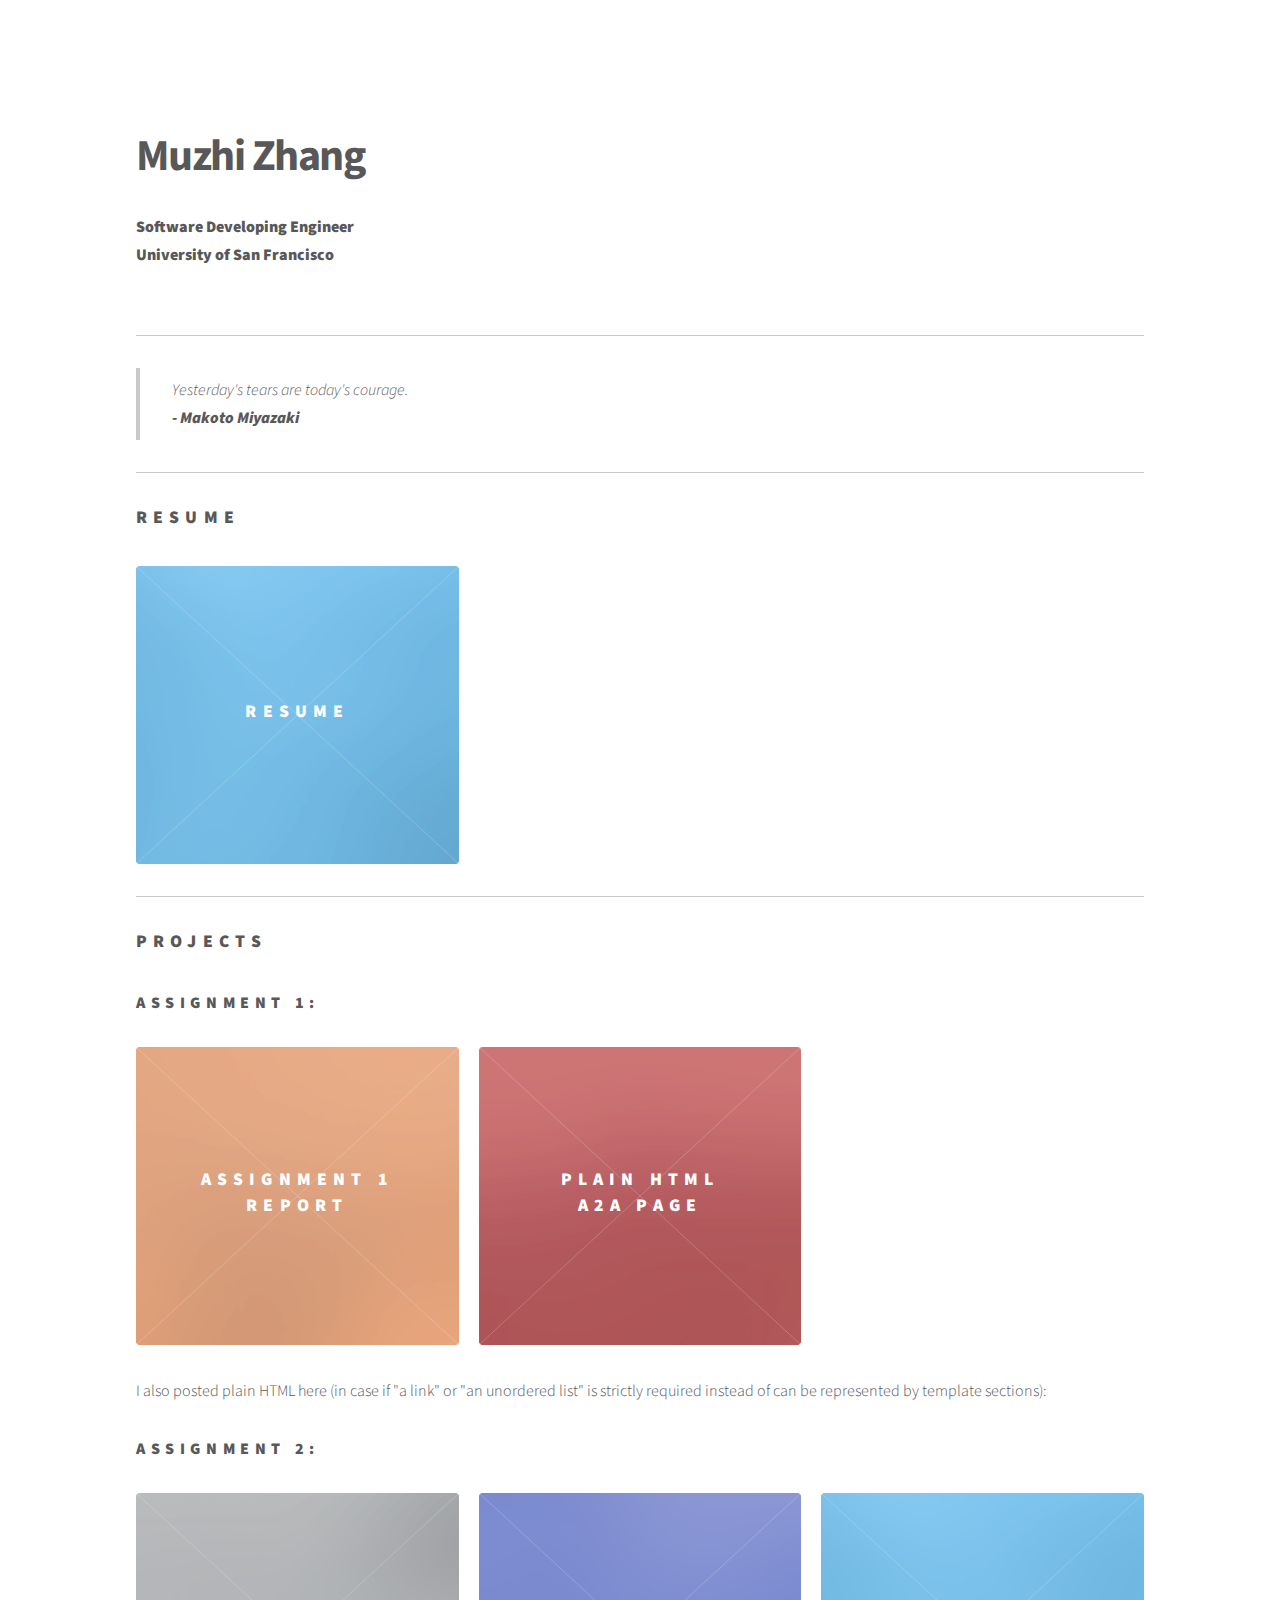
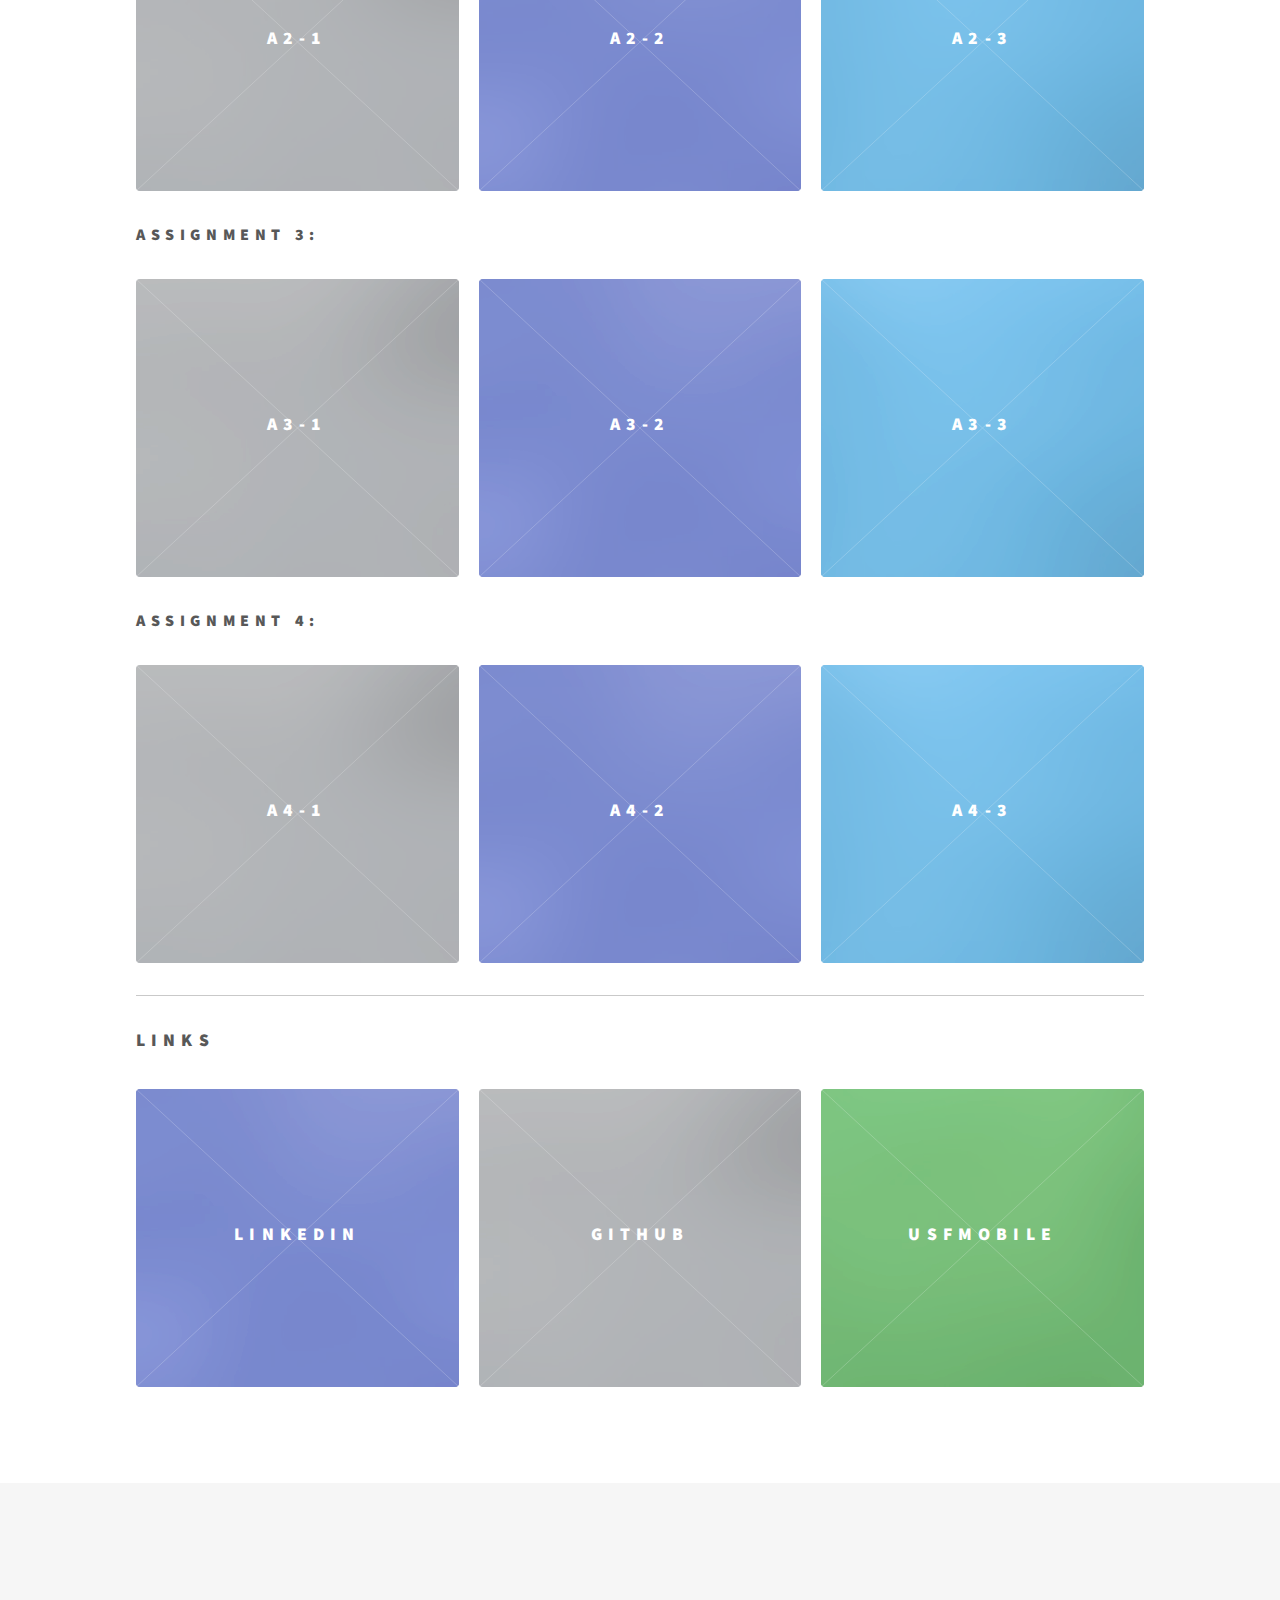
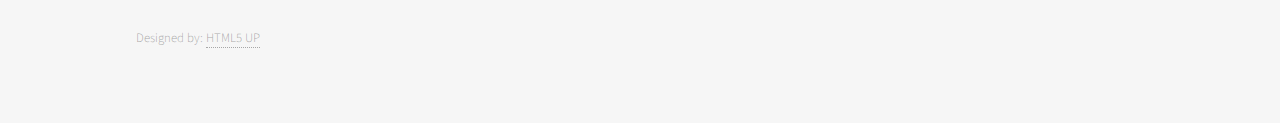
==== commit 0a99b34a: "Add a4" ====
--- a/docs/index.html
+++ b/docs/index.html
@@ -168,6 +168,45 @@
 							</section>
 							<p></p>
 
+							<h3>Assignment 4:</h3>
+							<section class="tiles">
+								<article class="style7">
+									<span class="image">
+										<img src="images/pic05.jpg" alt="" />
+									</span>
+									<a href="https://vizhub.com/mzhang78usfca/ea5468afc36a45ae89b7aeb5268c059a">
+										<h2>A4-1</h2>
+										<div class="content">
+											<p>Bar Chart - D3</p>
+										</div>
+									</a>
+								</article>
+								<article class="style6">
+									<span class="image">
+										<img src="images/pic08.jpg" alt="" />
+									</span>
+									<a href="https://vizhub.com/mzhang78usfca/c49b4fd486b148e79858b00de79e9586">
+										<h2>A4-2</h2>
+										<div class="content">
+											<p>Scatter Plot - D3</p>
+										</div>
+									</a>
+								</article>
+								<article class="style2">
+									<span class="image">
+										<img src="images/pic02.jpg" alt="" />
+									</span>
+									<a href="https://vizhub.com/mzhang78usfca/042f722e552d4713aa559ffe26b82185">
+										<h2>A4-3</h2>
+										<div class="content">
+											<p>Box Plot - D3</p>
+										</div>
+									</a>
+								</article>
+
+							</section>
+							<p></p>
+
 							<hr/>
 
 							<h2>Links</h2>
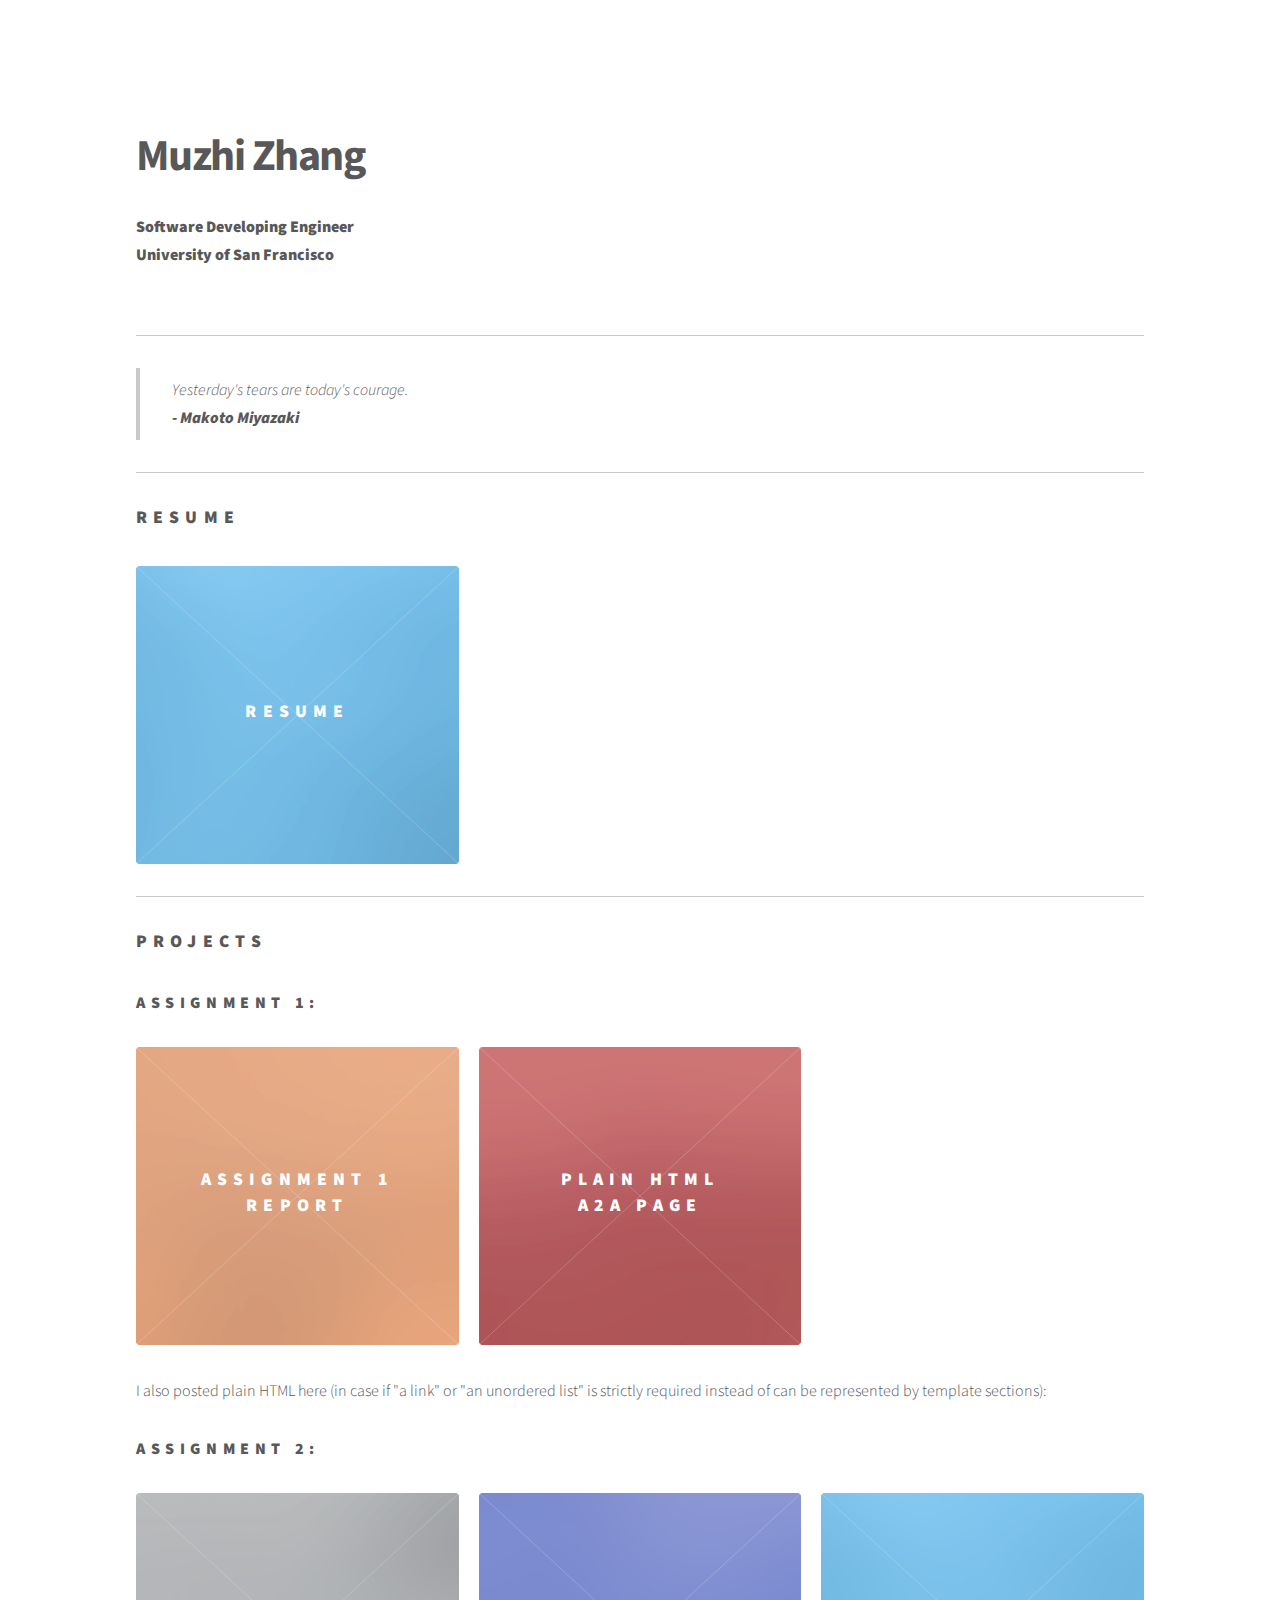
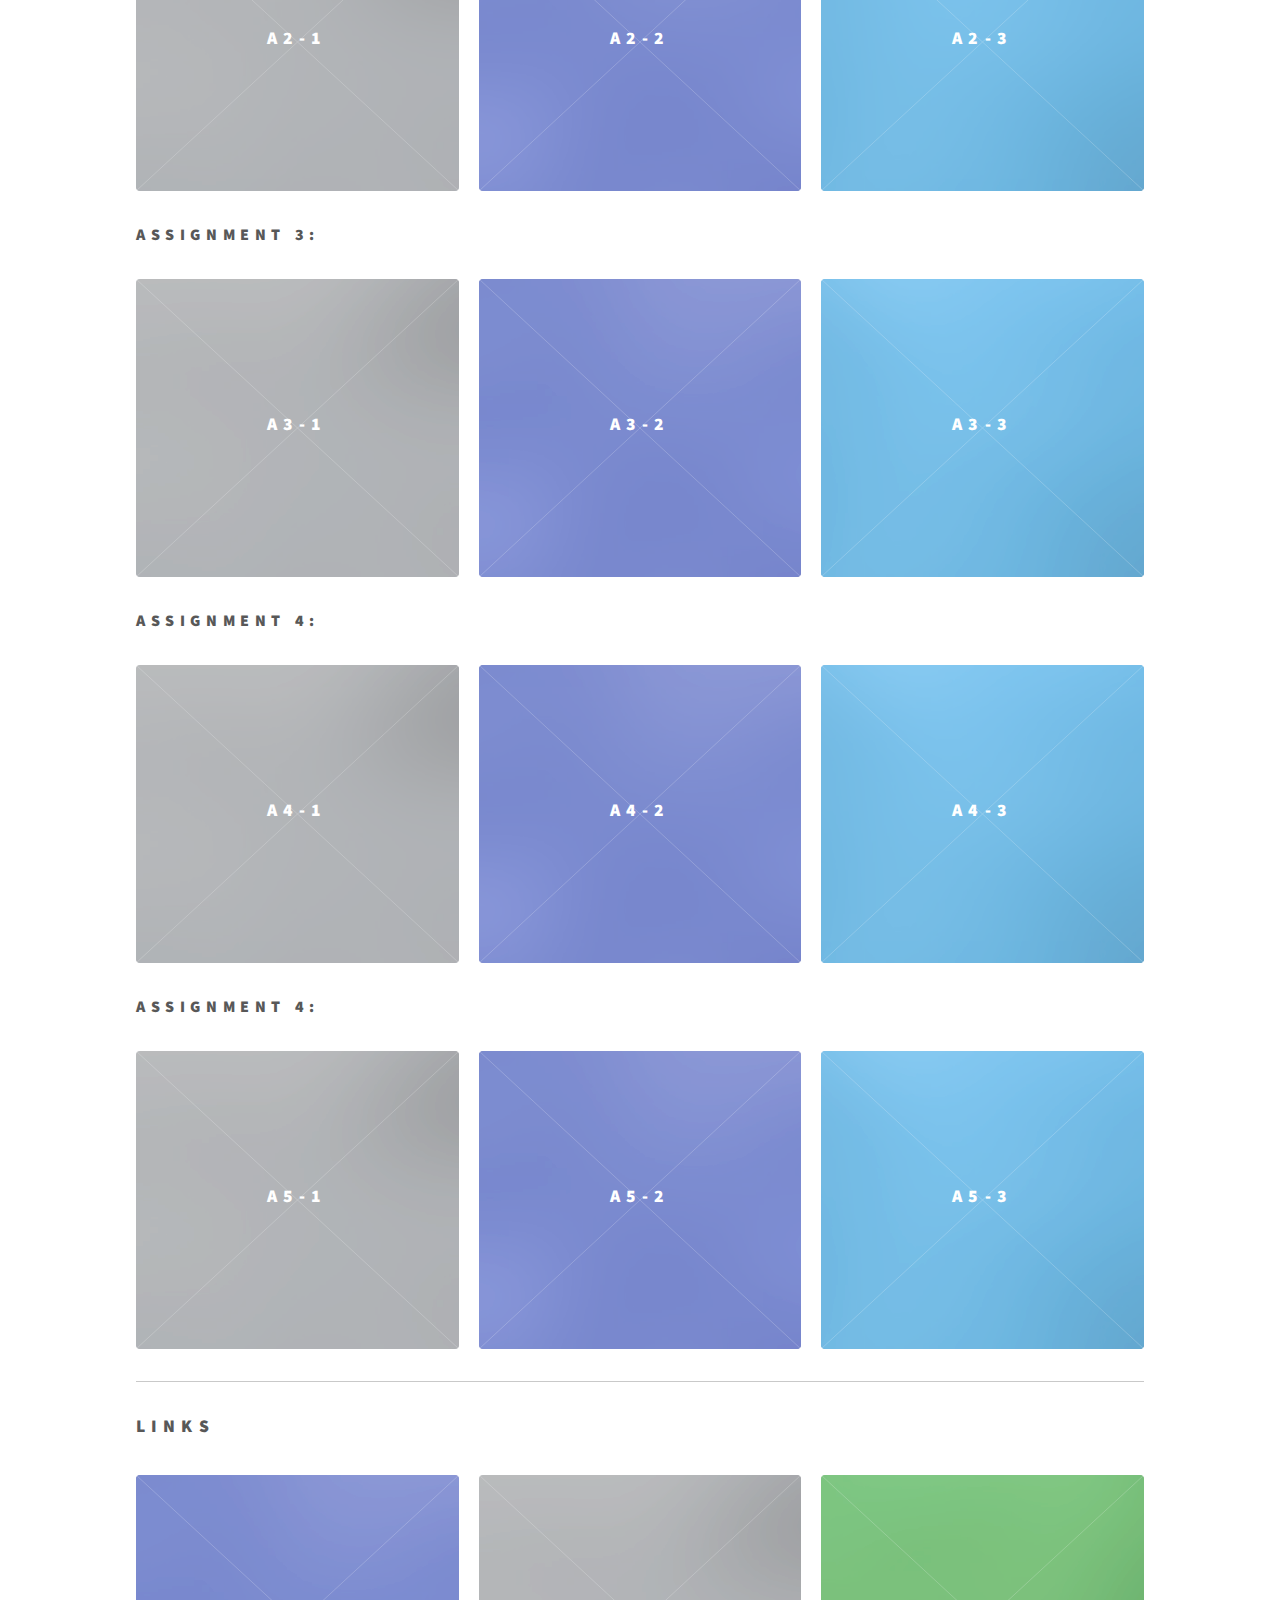
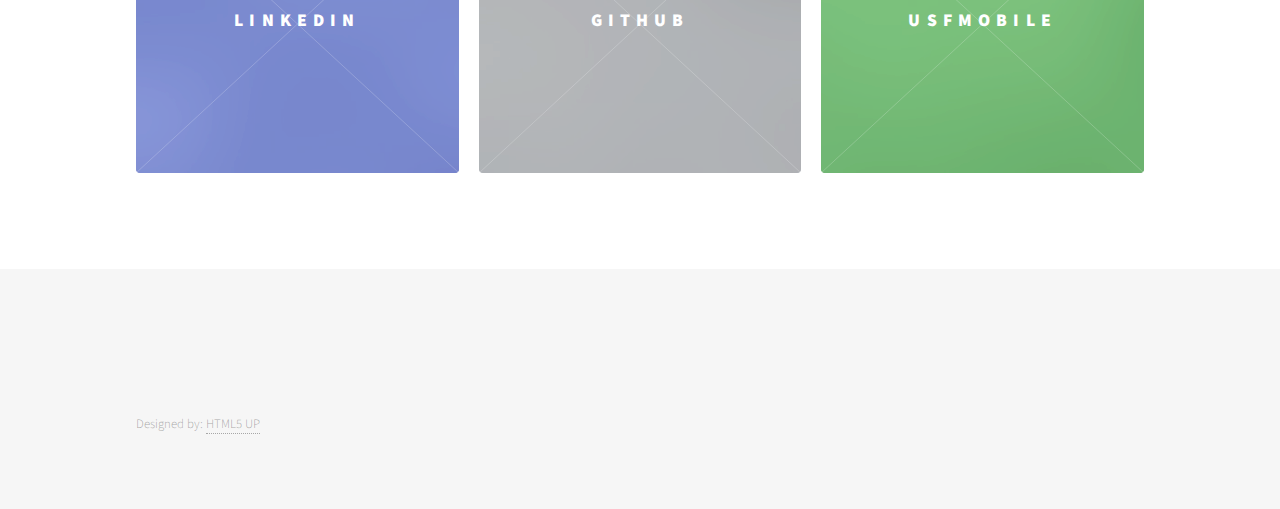
==== commit 98a3ce43: "Add a5" ====
--- a/docs/index.html
+++ b/docs/index.html
@@ -207,6 +207,45 @@
 							</section>
 							<p></p>
 
+							<h3>Assignment 4:</h3>
+							<section class="tiles">
+								<article class="style7">
+									<span class="image">
+										<img src="images/pic05.jpg" alt="" />
+									</span>
+									<a href="https://vizhub.com/mzhang78usfca/ed6234e03c754ac19234f7db81ea742a">
+										<h2>A5-1</h2>
+										<div class="content">
+											<p>Bubble Chart - D3</p>
+										</div>
+									</a>
+								</article>
+								<article class="style6">
+									<span class="image">
+										<img src="images/pic08.jpg" alt="" />
+									</span>
+									<a href="https://vizhub.com/mzhang78usfca/ac0c257f2534457c9f07152168f30954">
+										<h2>A5-2</h2>
+										<div class="content">
+											<p>Line Chart - D3</p>
+										</div>
+									</a>
+								</article>
+								<article class="style2">
+									<span class="image">
+										<img src="images/pic02.jpg" alt="" />
+									</span>
+									<a href="https://vizhub.com/mzhang78usfca/49e5b62395584bf39a1285bd46bd4c5f">
+										<h2>A5-3</h2>
+										<div class="content">
+											<p>All-against-all scatter plot - D3</p>
+										</div>
+									</a>
+								</article>
+
+							</section>
+							<p></p>
+
 							<hr/>
 
 							<h2>Links</h2>
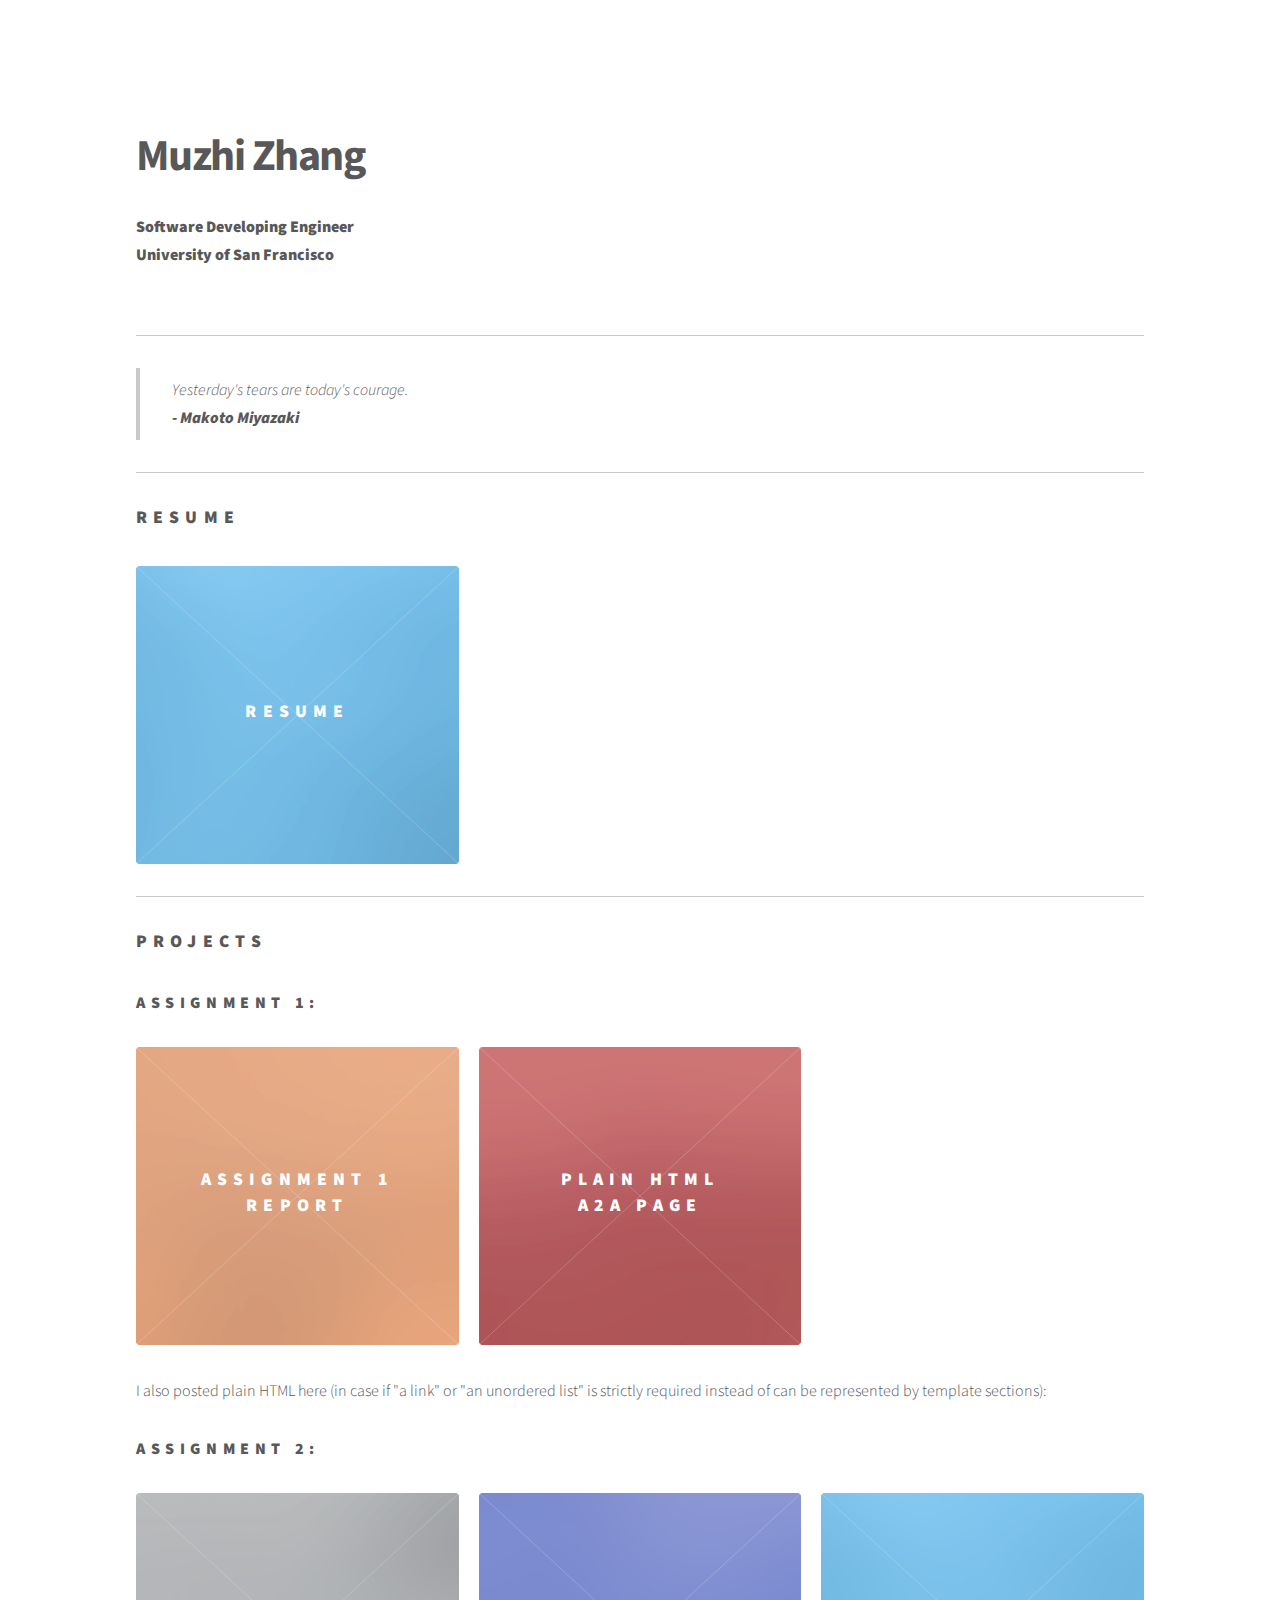
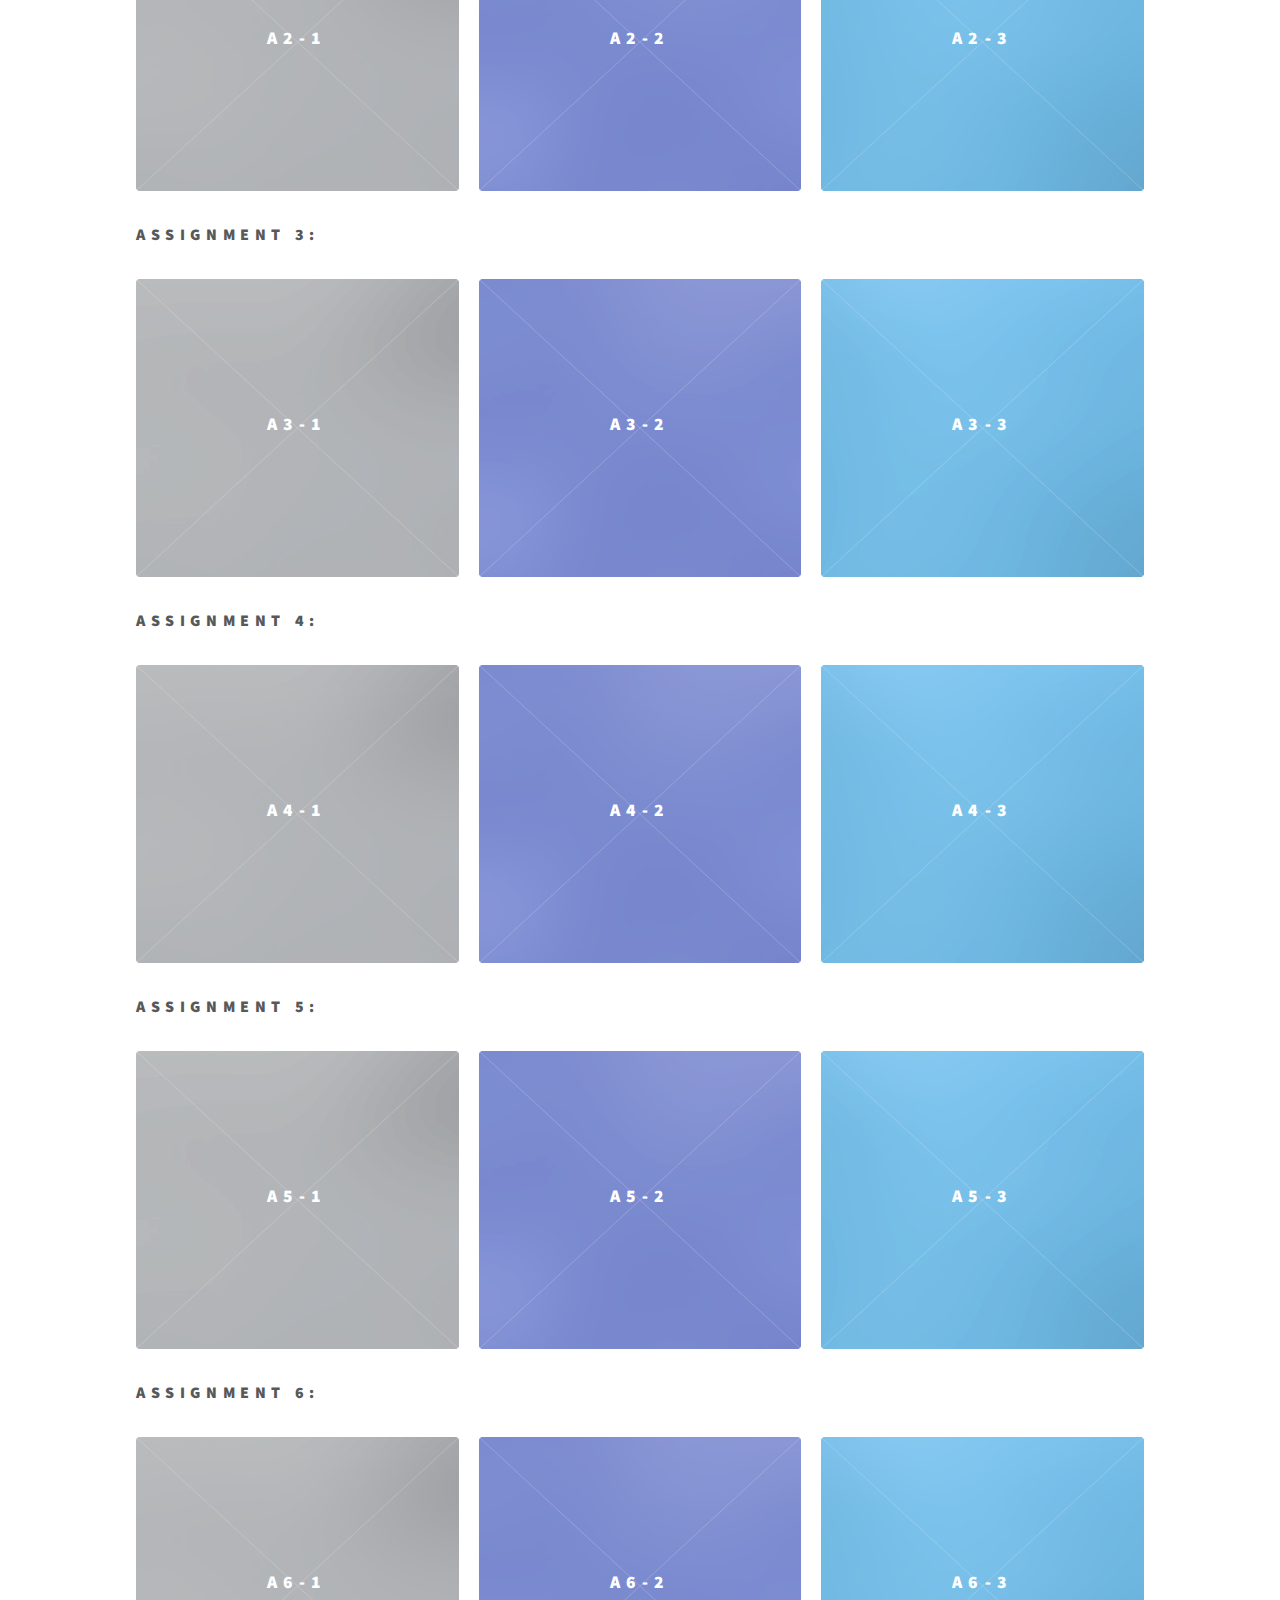
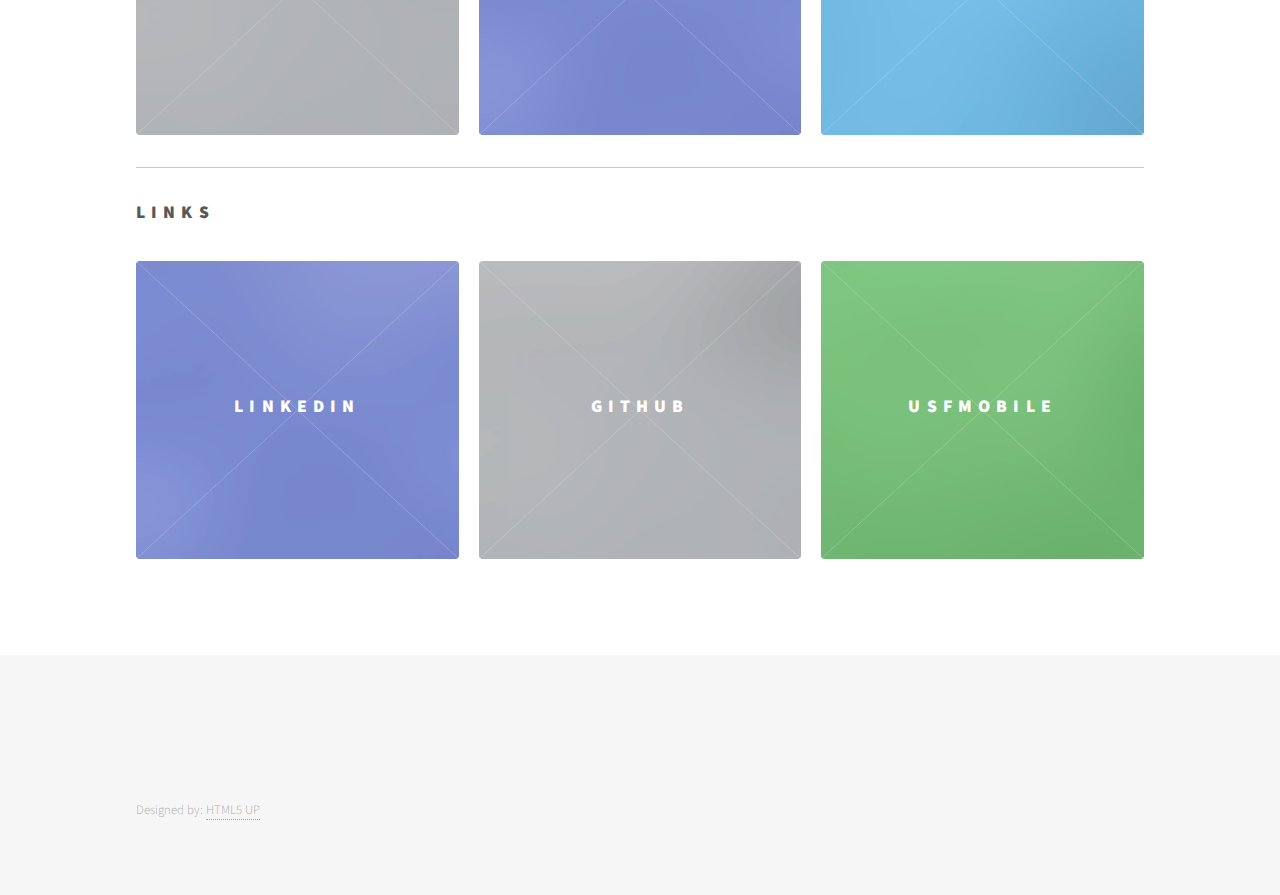
==== commit e8acb688: "Add a6" ====
--- a/docs/index.html
+++ b/docs/index.html
@@ -207,7 +207,7 @@
 							</section>
 							<p></p>
 
-							<h3>Assignment 4:</h3>
+							<h3>Assignment 5:</h3>
 							<section class="tiles">
 								<article class="style7">
 									<span class="image">
@@ -239,6 +239,45 @@
 										<h2>A5-3</h2>
 										<div class="content">
 											<p>All-against-all scatter plot - D3</p>
+										</div>
+									</a>
+								</article>
+
+							</section>
+							<p></p>
+
+							<h3>Assignment 6:</h3>
+							<section class="tiles">
+								<article class="style7">
+									<span class="image">
+										<img src="images/pic05.jpg" alt="" />
+									</span>
+									<a href="https://vizhub.com/mzhang78usfca/8394e1315c7e4385b66390d3d45e477b">
+										<h2>A6-1</h2>
+										<div class="content">
+											<p>Bar Chart + Color Scale - D3</p>
+										</div>
+									</a>
+								</article>
+								<article class="style6">
+									<span class="image">
+										<img src="images/pic08.jpg" alt="" />
+									</span>
+									<a href="https://vizhub.com/mzhang78usfca/0433aa74e5d34f3d80bda8156c93002d">
+										<h2>A6-2</h2>
+										<div class="content">
+											<p>Diverging Bar Chart + Color Scale - D3</p>
+										</div>
+									</a>
+								</article>
+								<article class="style2">
+									<span class="image">
+										<img src="images/pic02.jpg" alt="" />
+									</span>
+									<a href="https://vizhub.com/mzhang78usfca/4686b6fa706f4ca6bad8aa1d34b61a2b">
+										<h2>A6-3</h2>
+										<div class="content">
+											<p>Scatter Plot + Color Scale - D3</p>
 										</div>
 									</a>
 								</article>
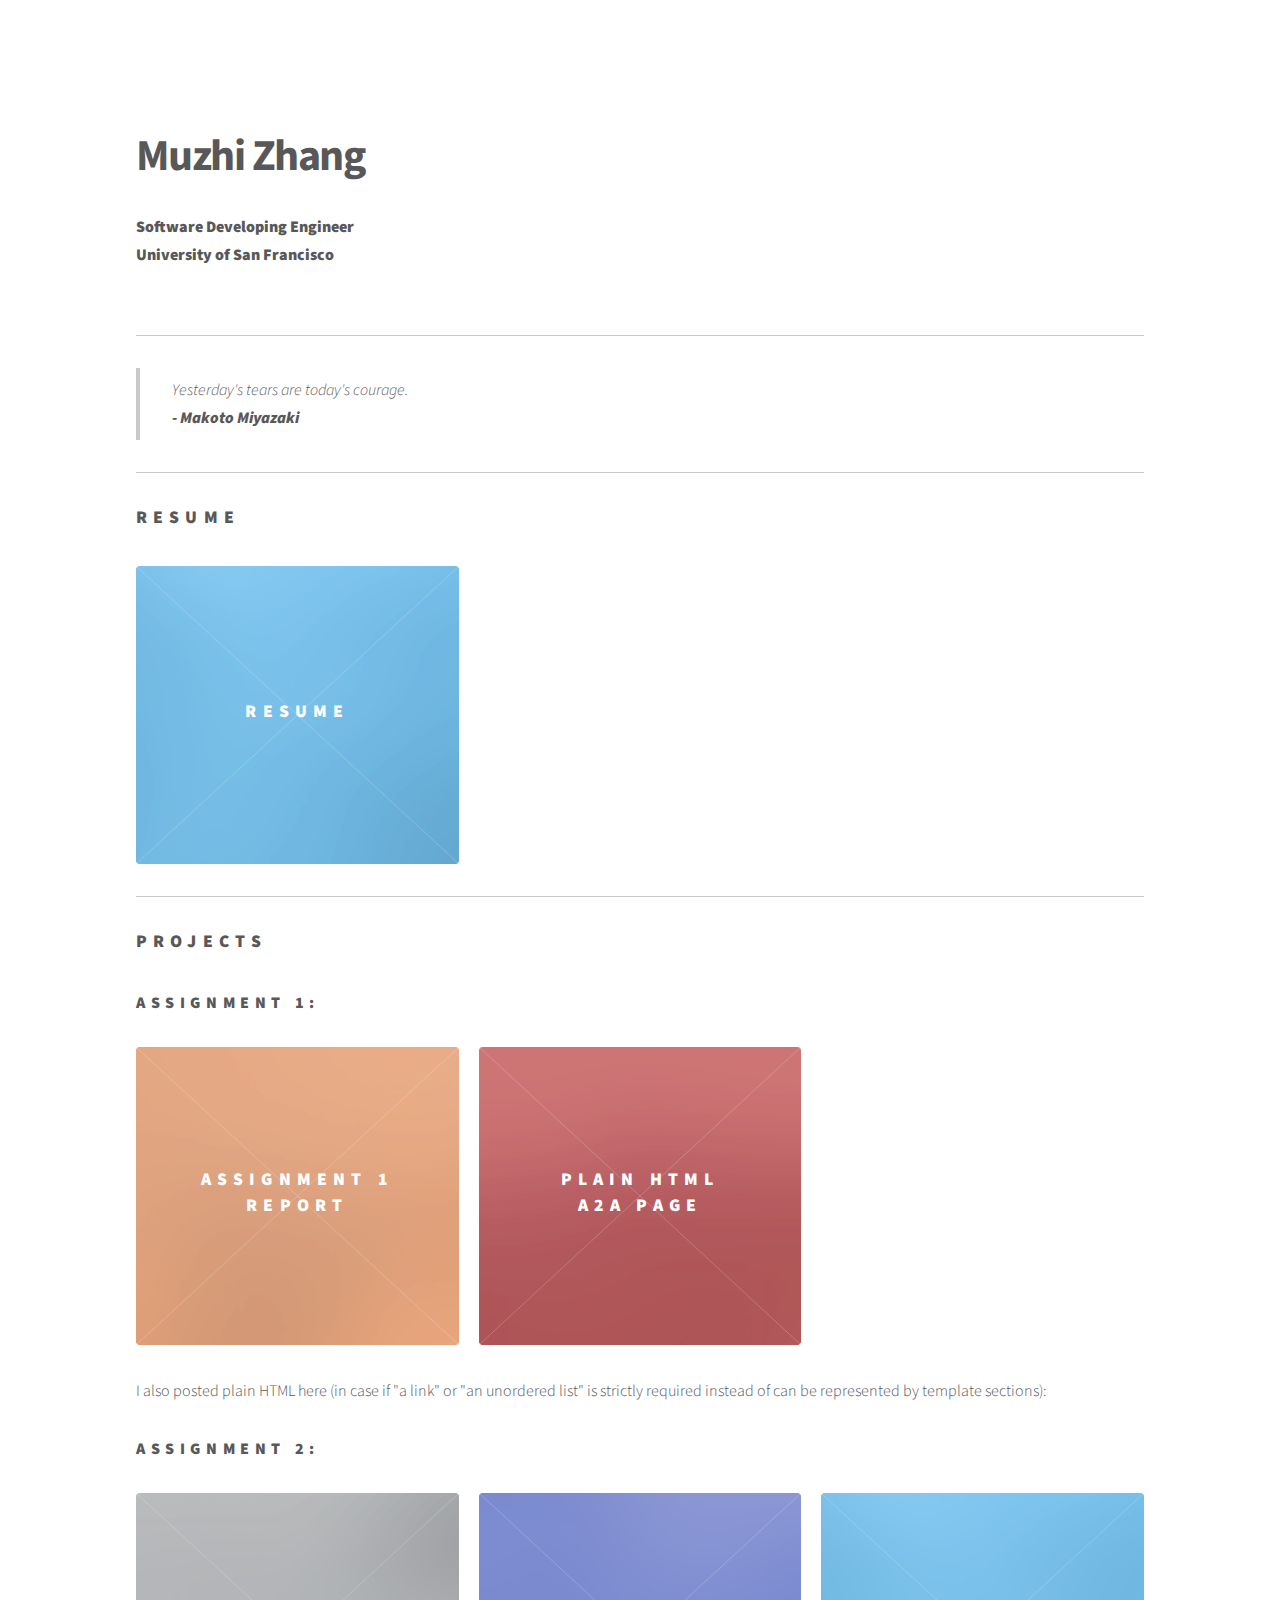
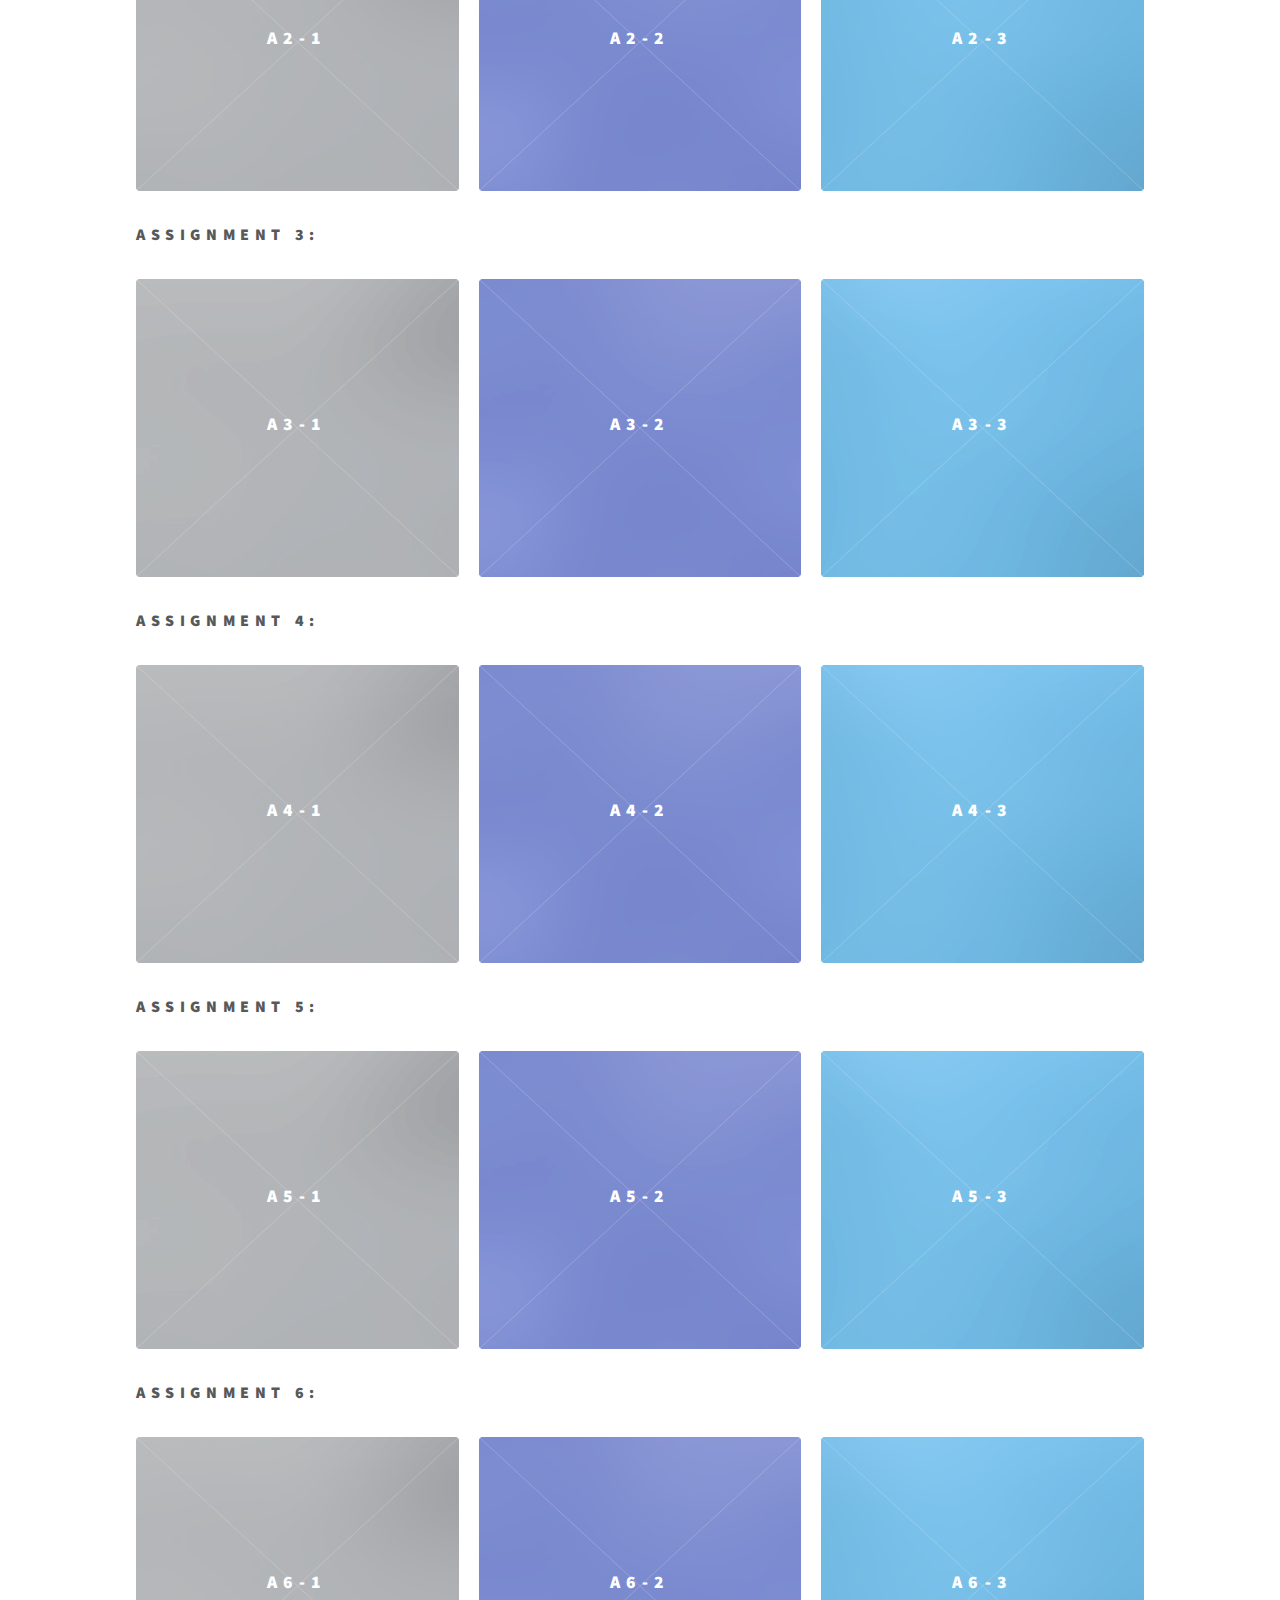
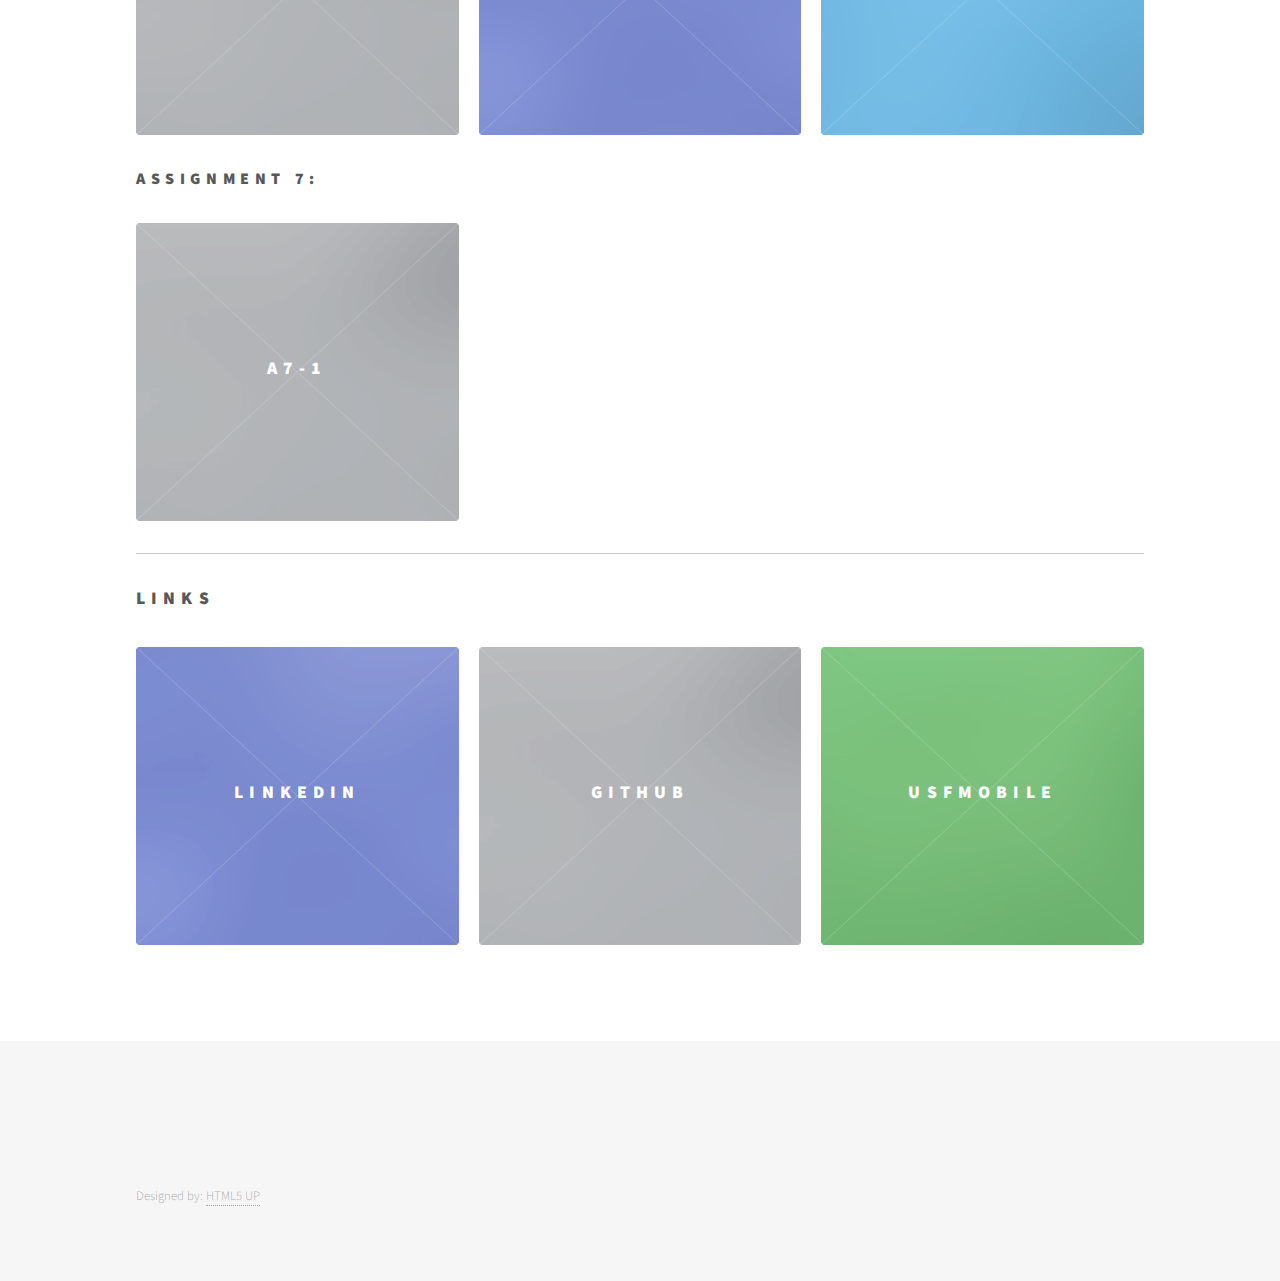
==== commit eebc0a49: "Add a7" ====
--- a/docs/index.html
+++ b/docs/index.html
@@ -285,6 +285,23 @@
 							</section>
 							<p></p>
 
+							<h3>Assignment 7:</h3>
+							<section class="tiles">
+								<article class="style7">
+									<span class="image">
+										<img src="images/pic05.jpg" alt="" />
+									</span>
+									<a href="https://vizhub.com/mzhang78usfca/bb20e4e74eea4aaab188c53d0f6a686d">
+										<h2>A7-1</h2>
+										<div class="content">
+											<p>Interaction - D3</p>
+										</div>
+									</a>
+								</article>
+
+							</section>
+							<p></p>
+
 							<hr/>
 
 							<h2>Links</h2>
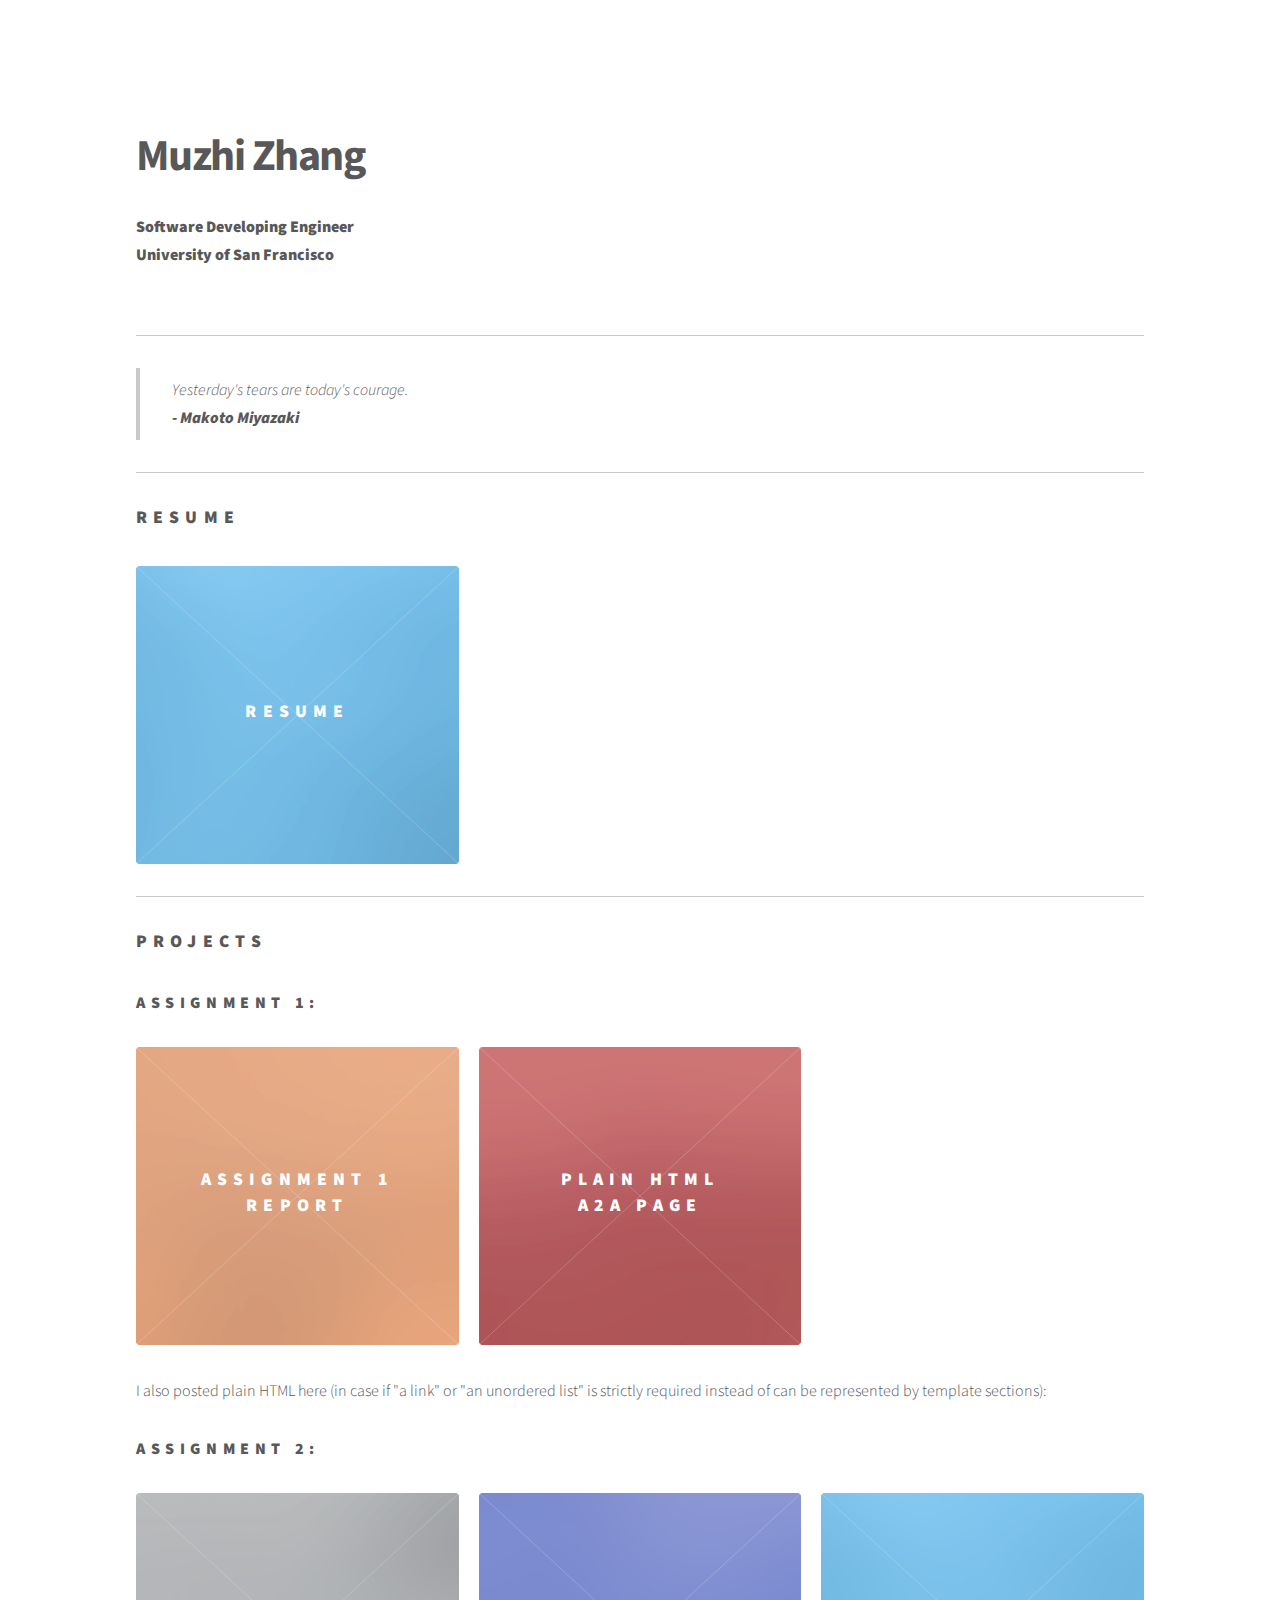
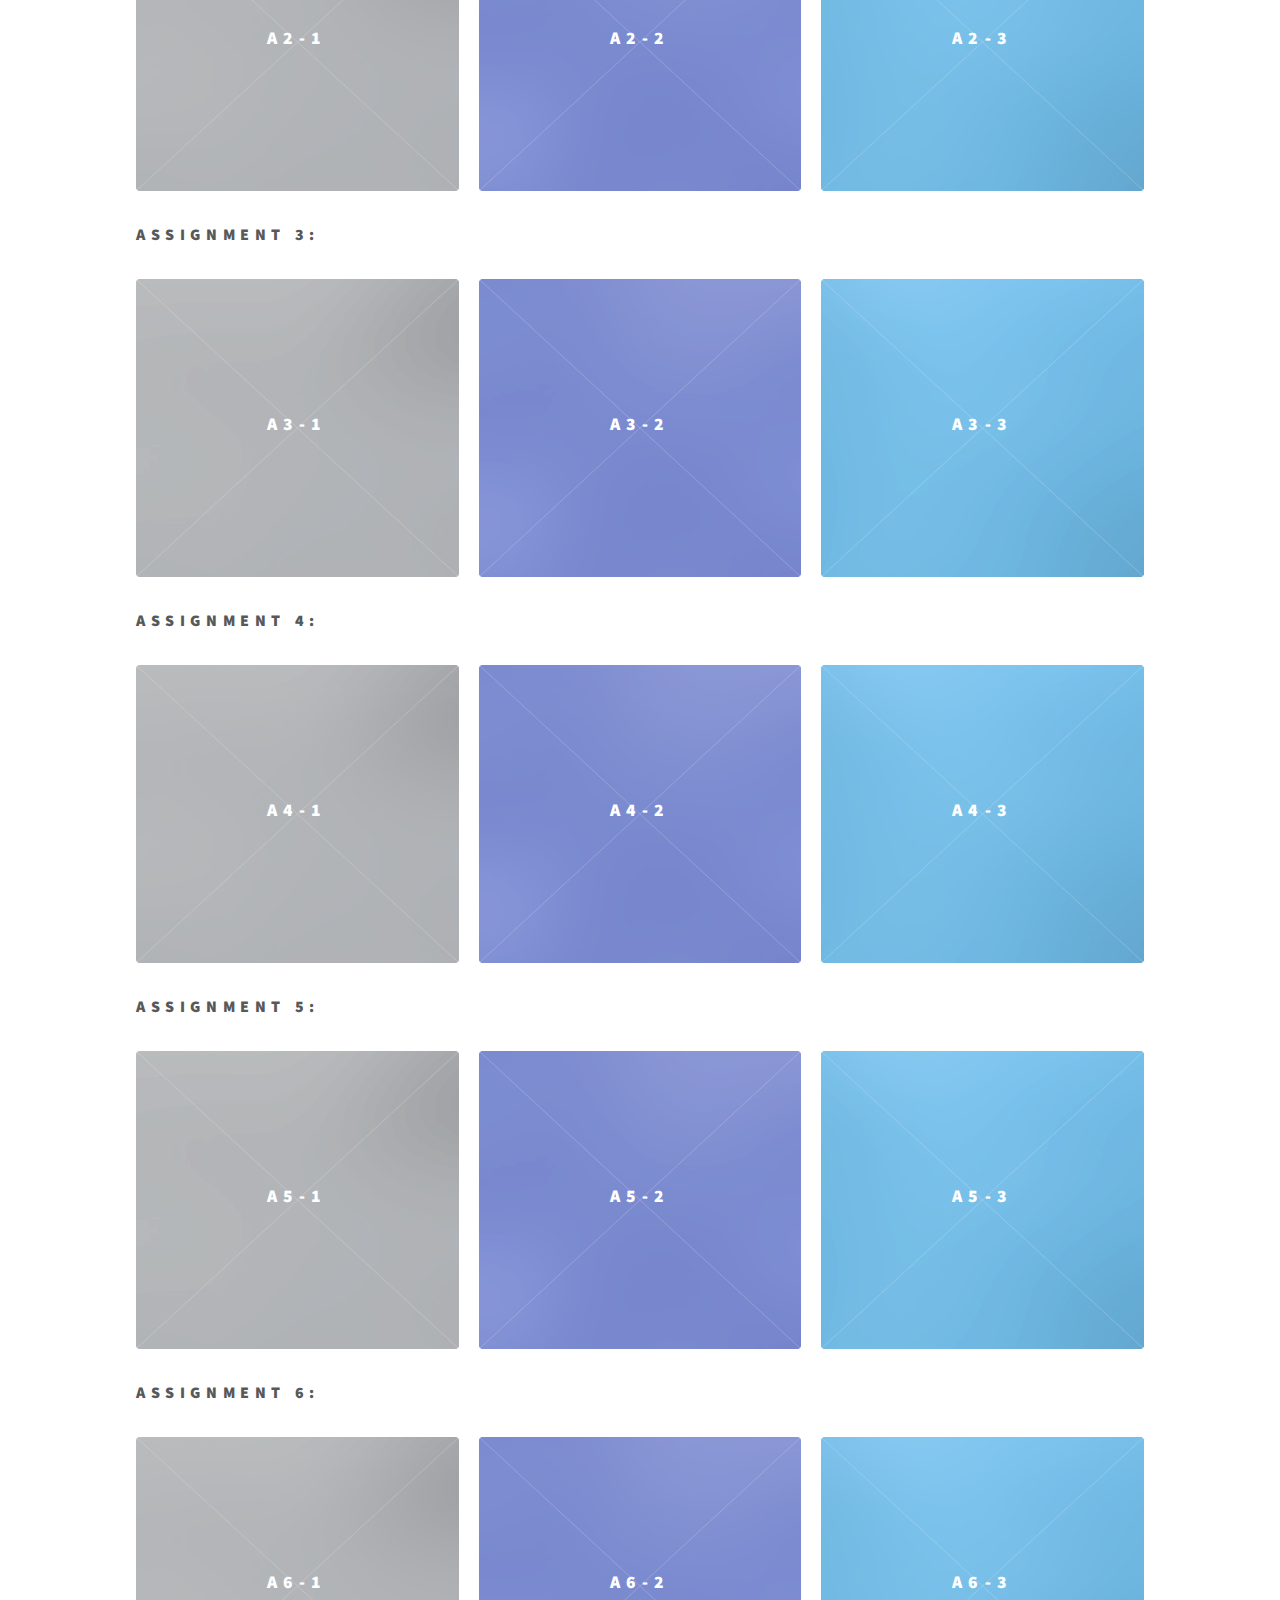
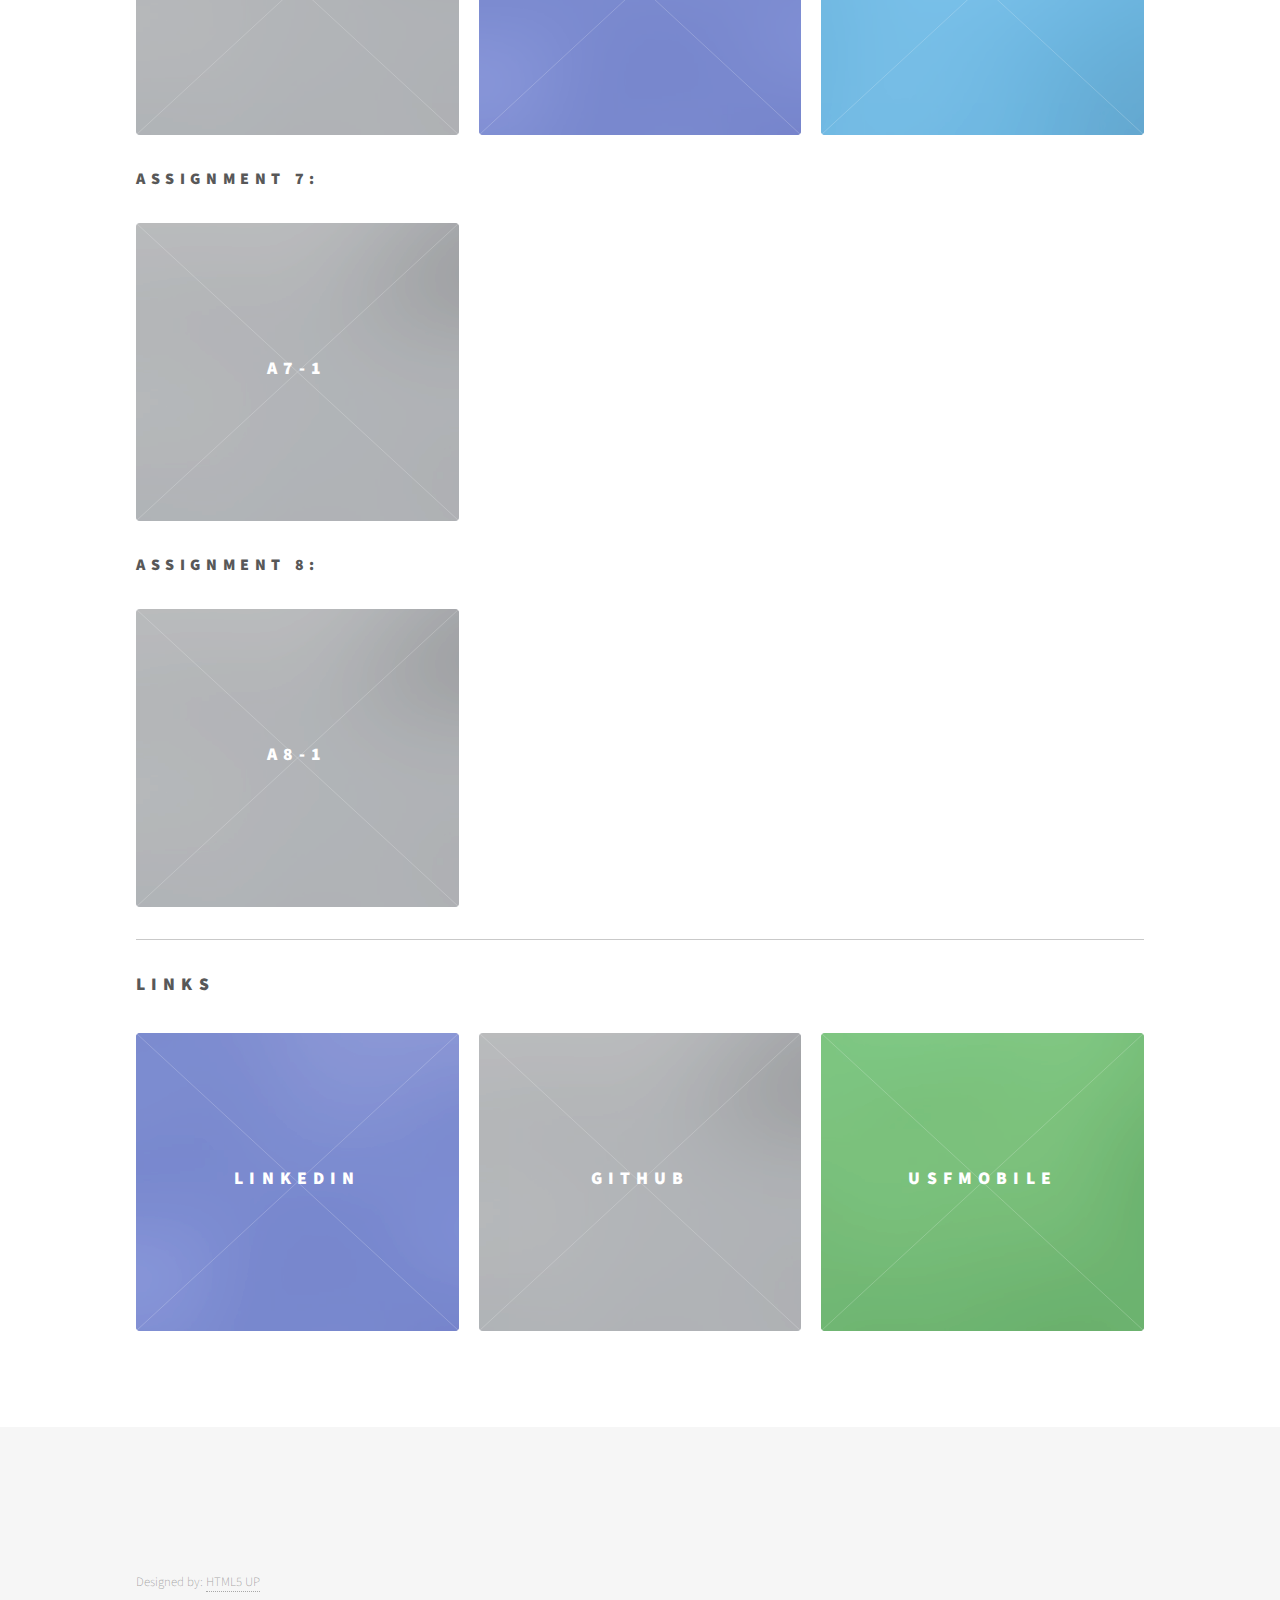
==== commit c49fbd50: "Add a8" ====
--- a/docs/index.html
+++ b/docs/index.html
@@ -302,6 +302,23 @@
 							</section>
 							<p></p>
 
+							<h3>Assignment 8:</h3>
+							<section class="tiles">
+								<article class="style7">
+									<span class="image">
+										<img src="images/pic05.jpg" alt="" />
+									</span>
+									<a href="https://vizhub.com/mzhang78usfca/1dcc1f859f644b40b702333017a2fdaa">
+										<h2>A8-1</h2>
+										<div class="content">
+											<p>Node-Link Diagram - D3</p>
+										</div>
+									</a>
+								</article>
+
+							</section>
+							<p></p>
+
 							<hr/>
 
 							<h2>Links</h2>
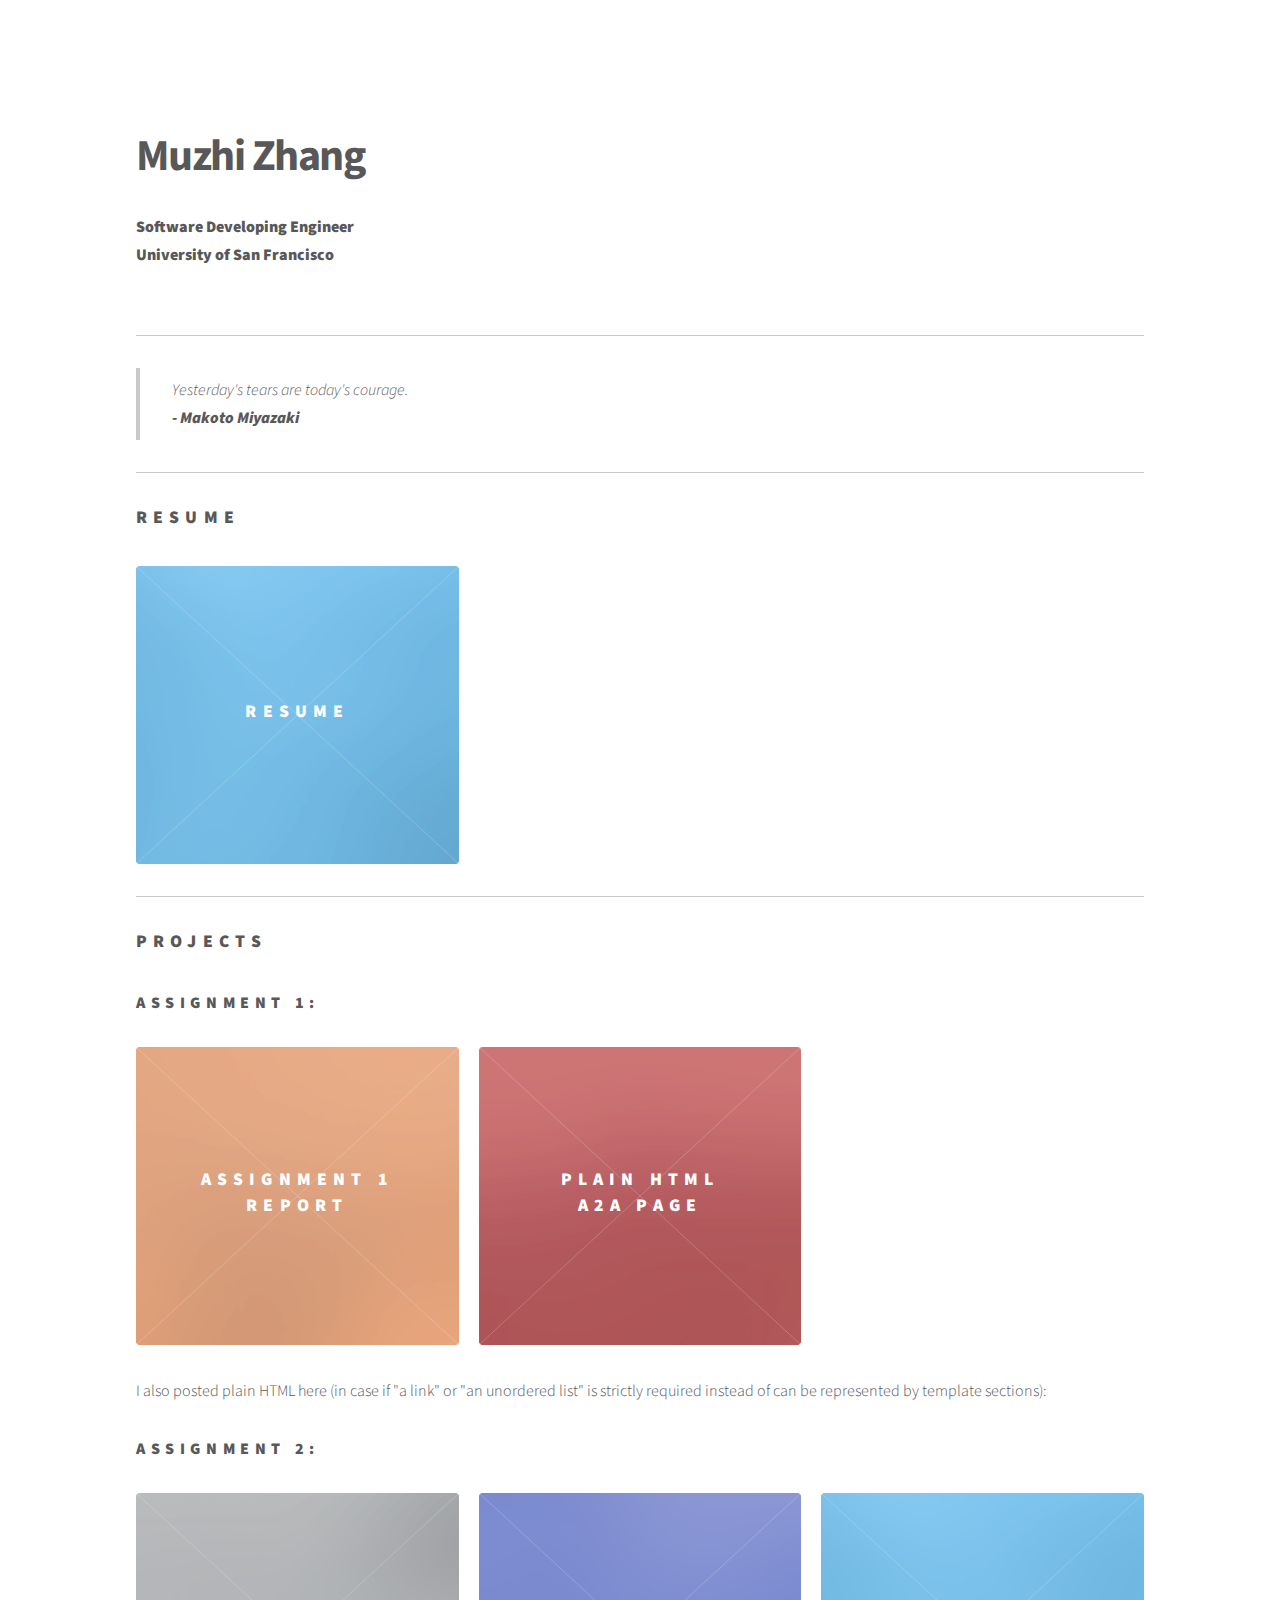
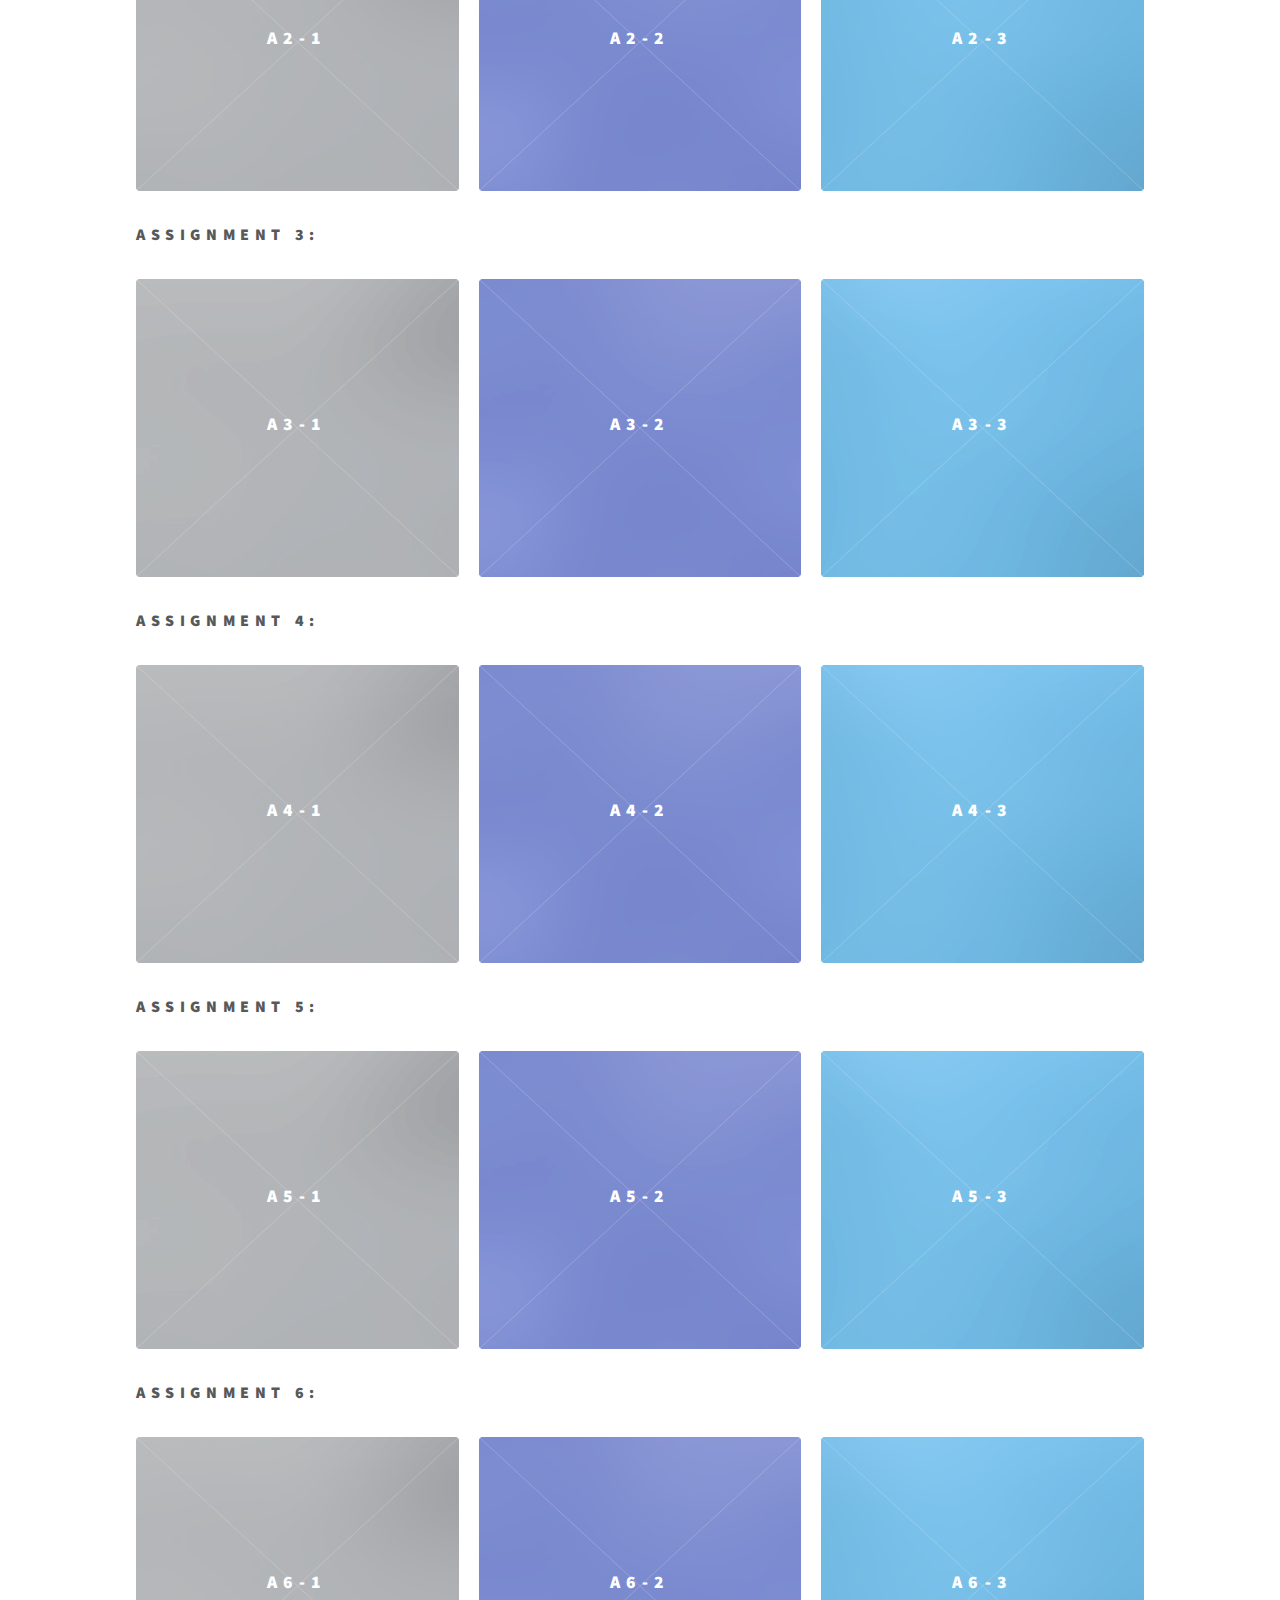
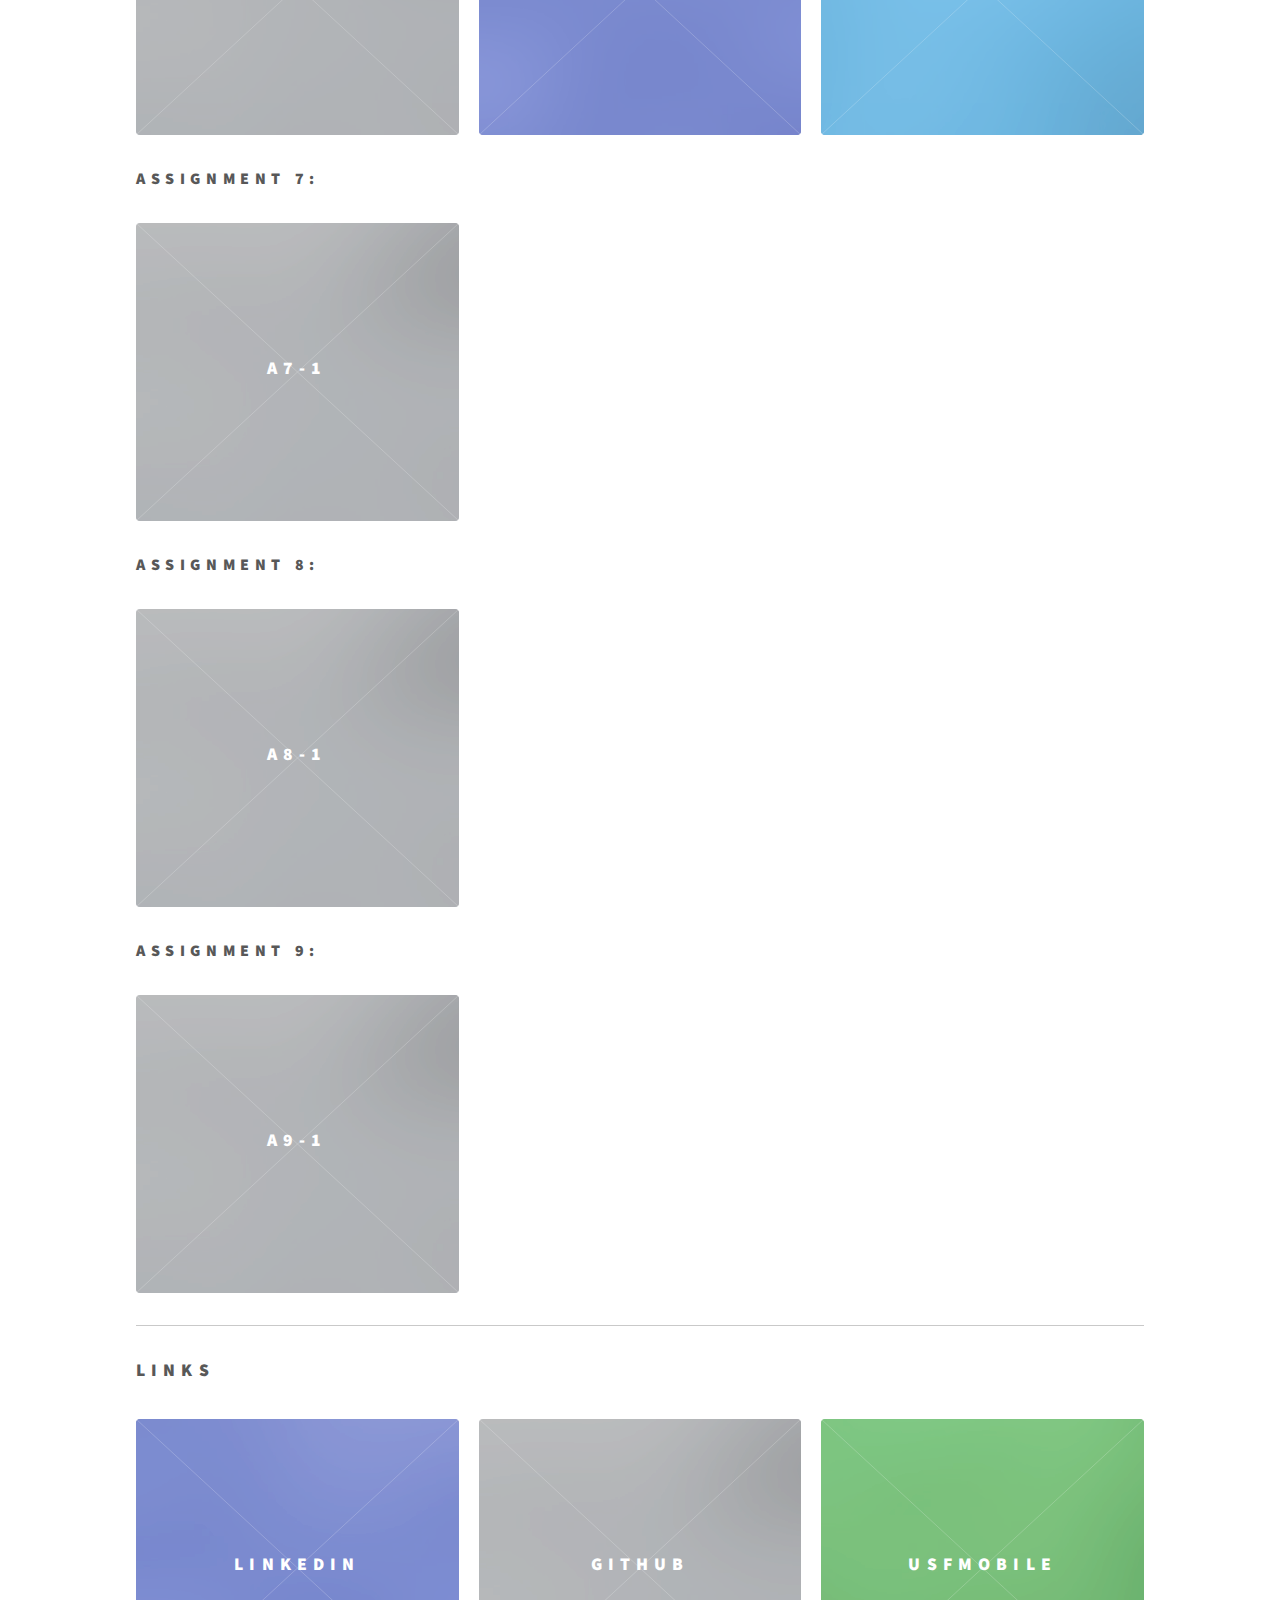
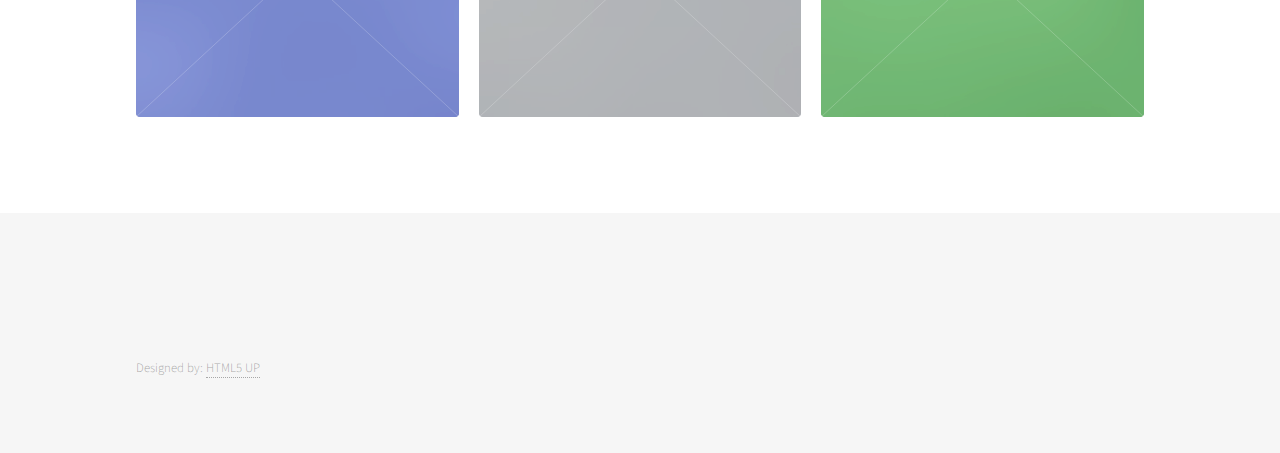
==== commit 11fb7bd4: "Add a9" ====
--- a/docs/index.html
+++ b/docs/index.html
@@ -319,6 +319,23 @@
 							</section>
 							<p></p>
 
+							<h3>Assignment 9:</h3>
+							<section class="tiles">
+								<article class="style7">
+									<span class="image">
+										<img src="images/pic05.jpg" alt="" />
+									</span>
+									<a href="https://vizhub.com/mzhang78usfca/37010e21035f46e7be9cebea9110685f">
+										<h2>A9-1</h2>
+										<div class="content">
+											<p>Choropleth Map - D3</p>
+										</div>
+									</a>
+								</article>
+
+							</section>
+							<p></p>
+
 							<hr/>
 
 							<h2>Links</h2>
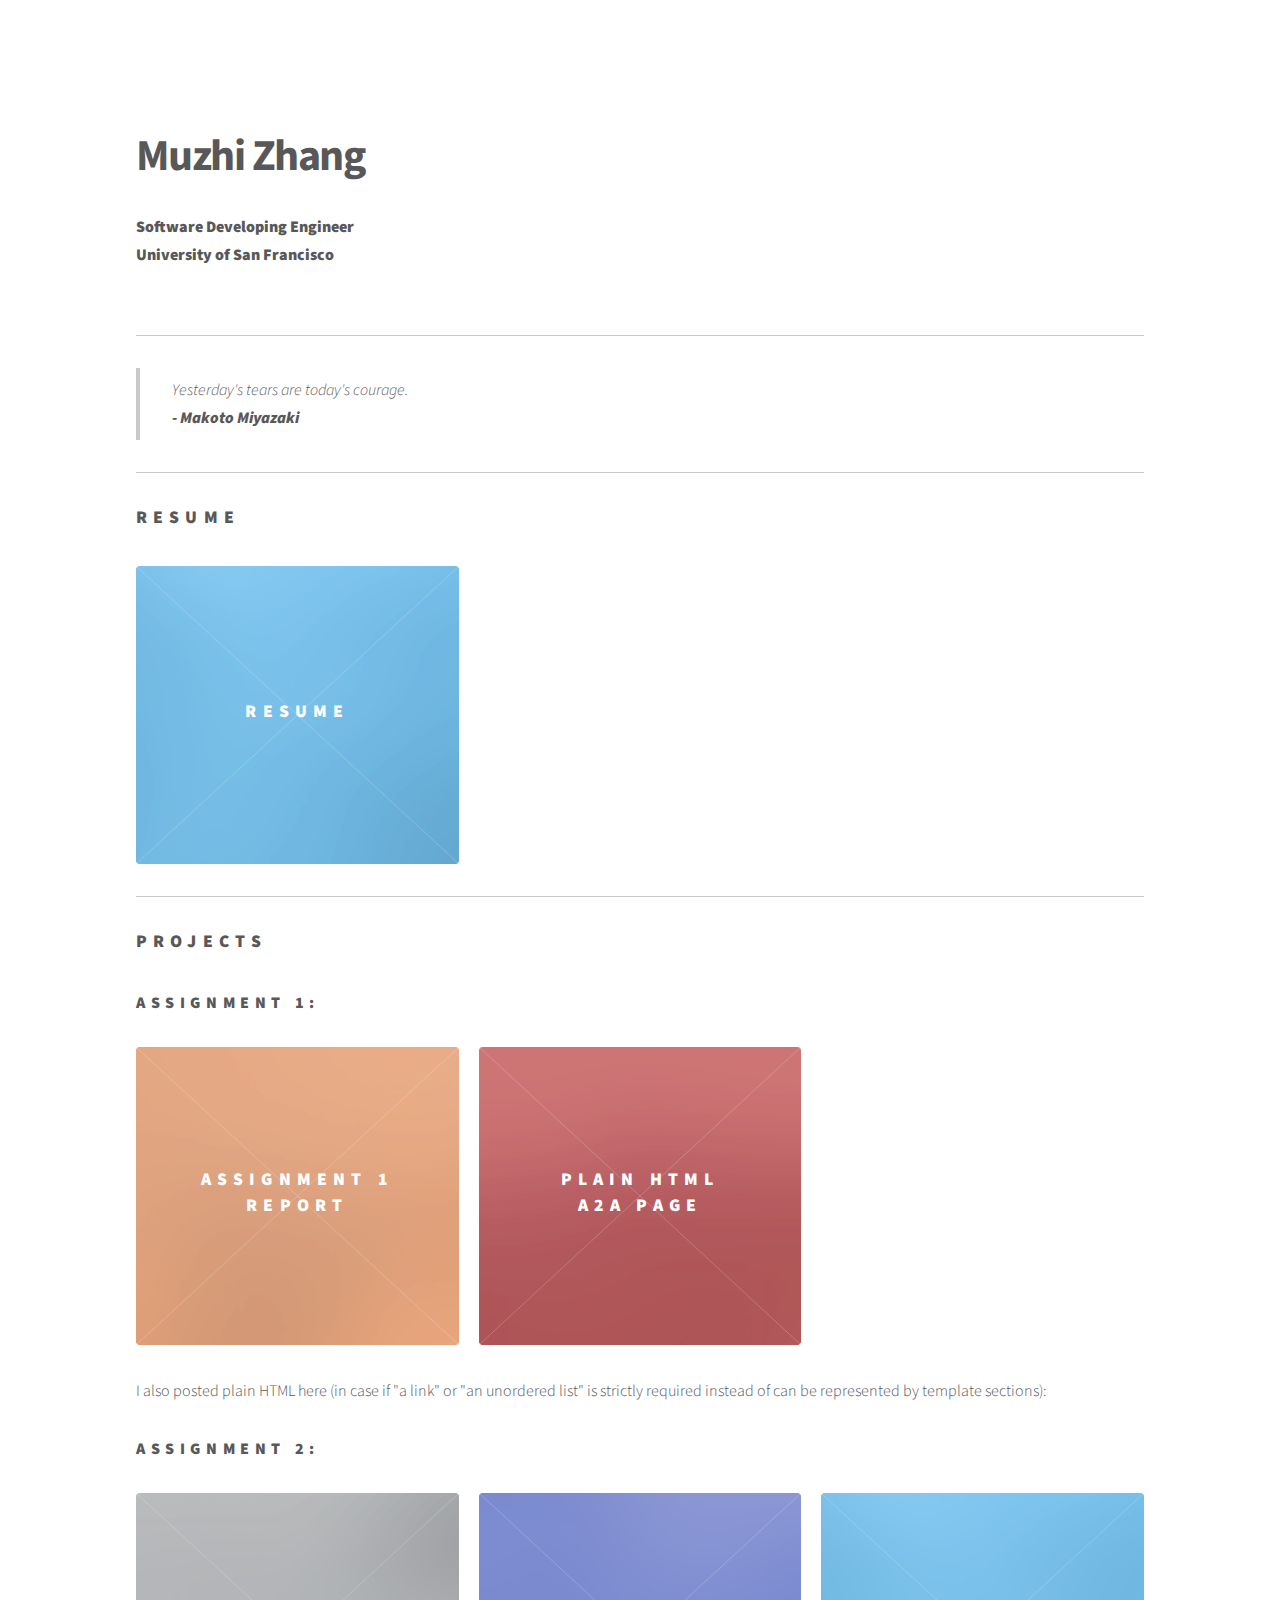
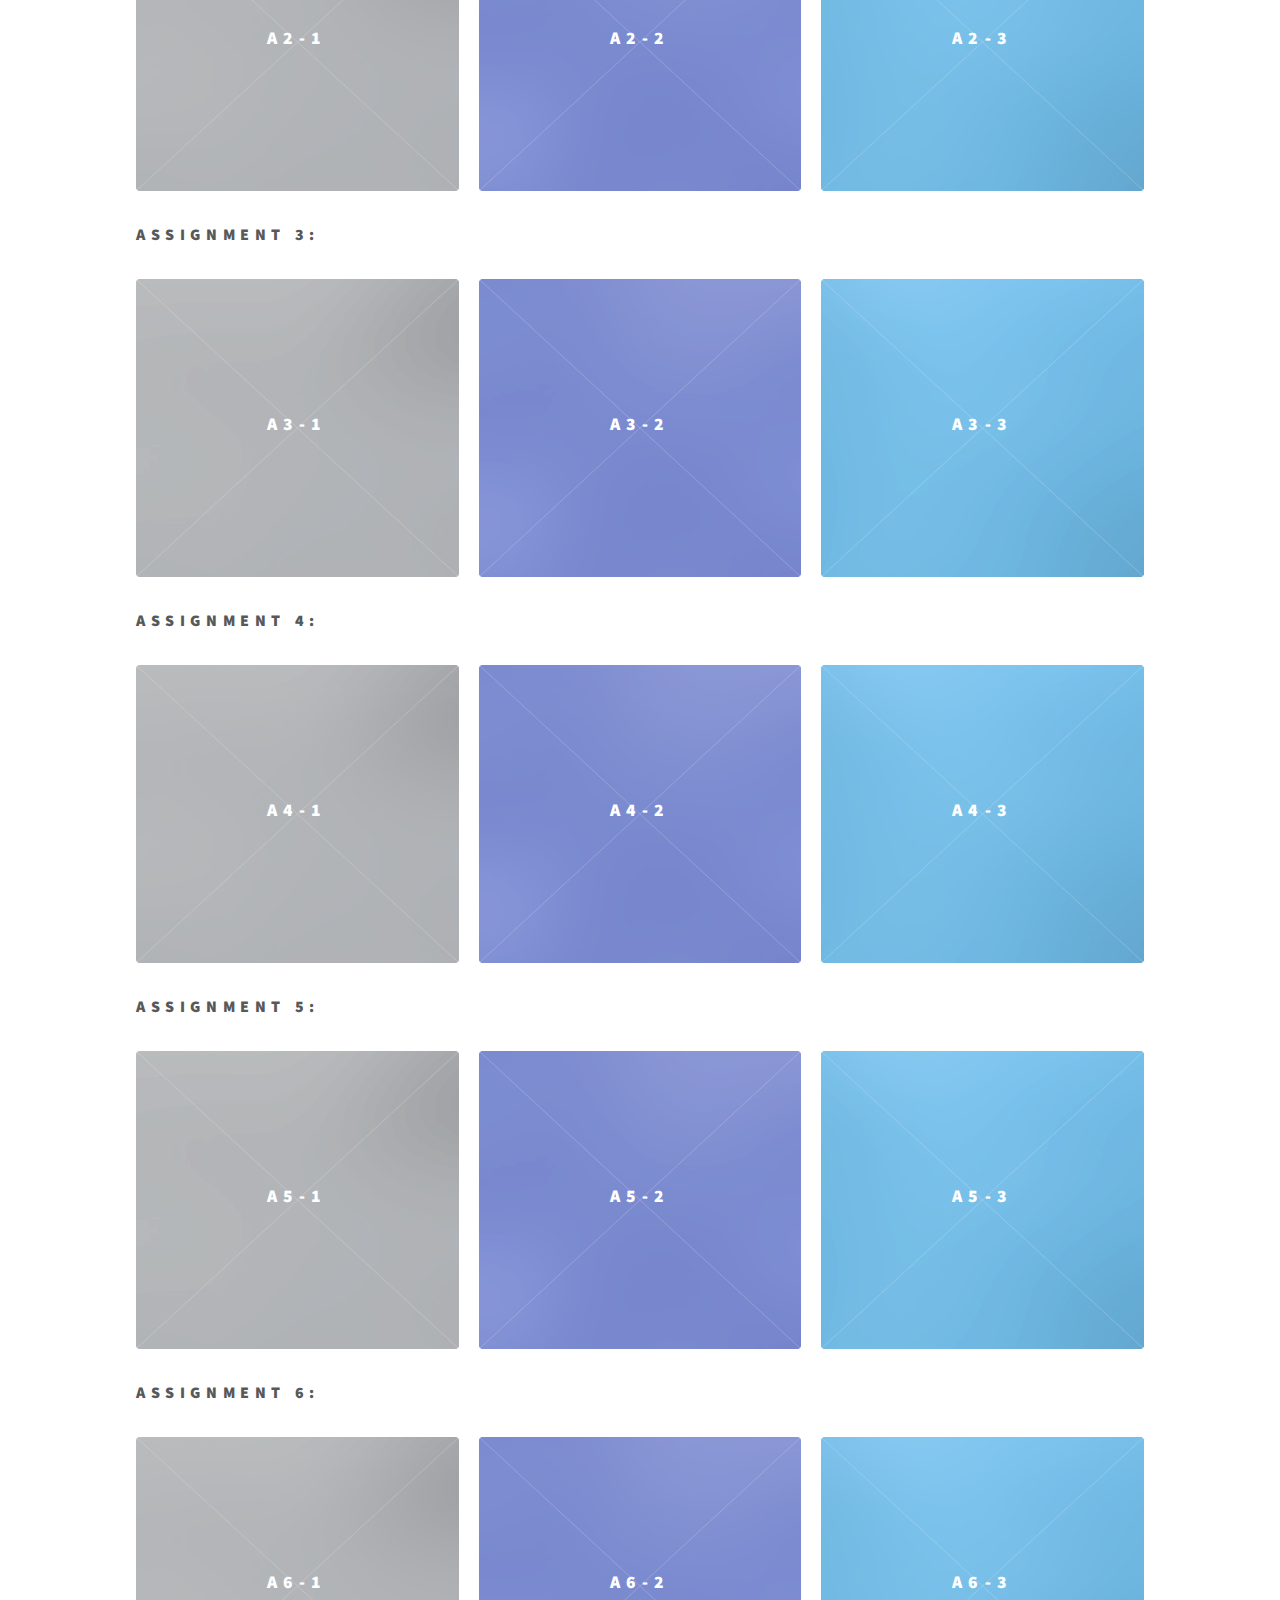
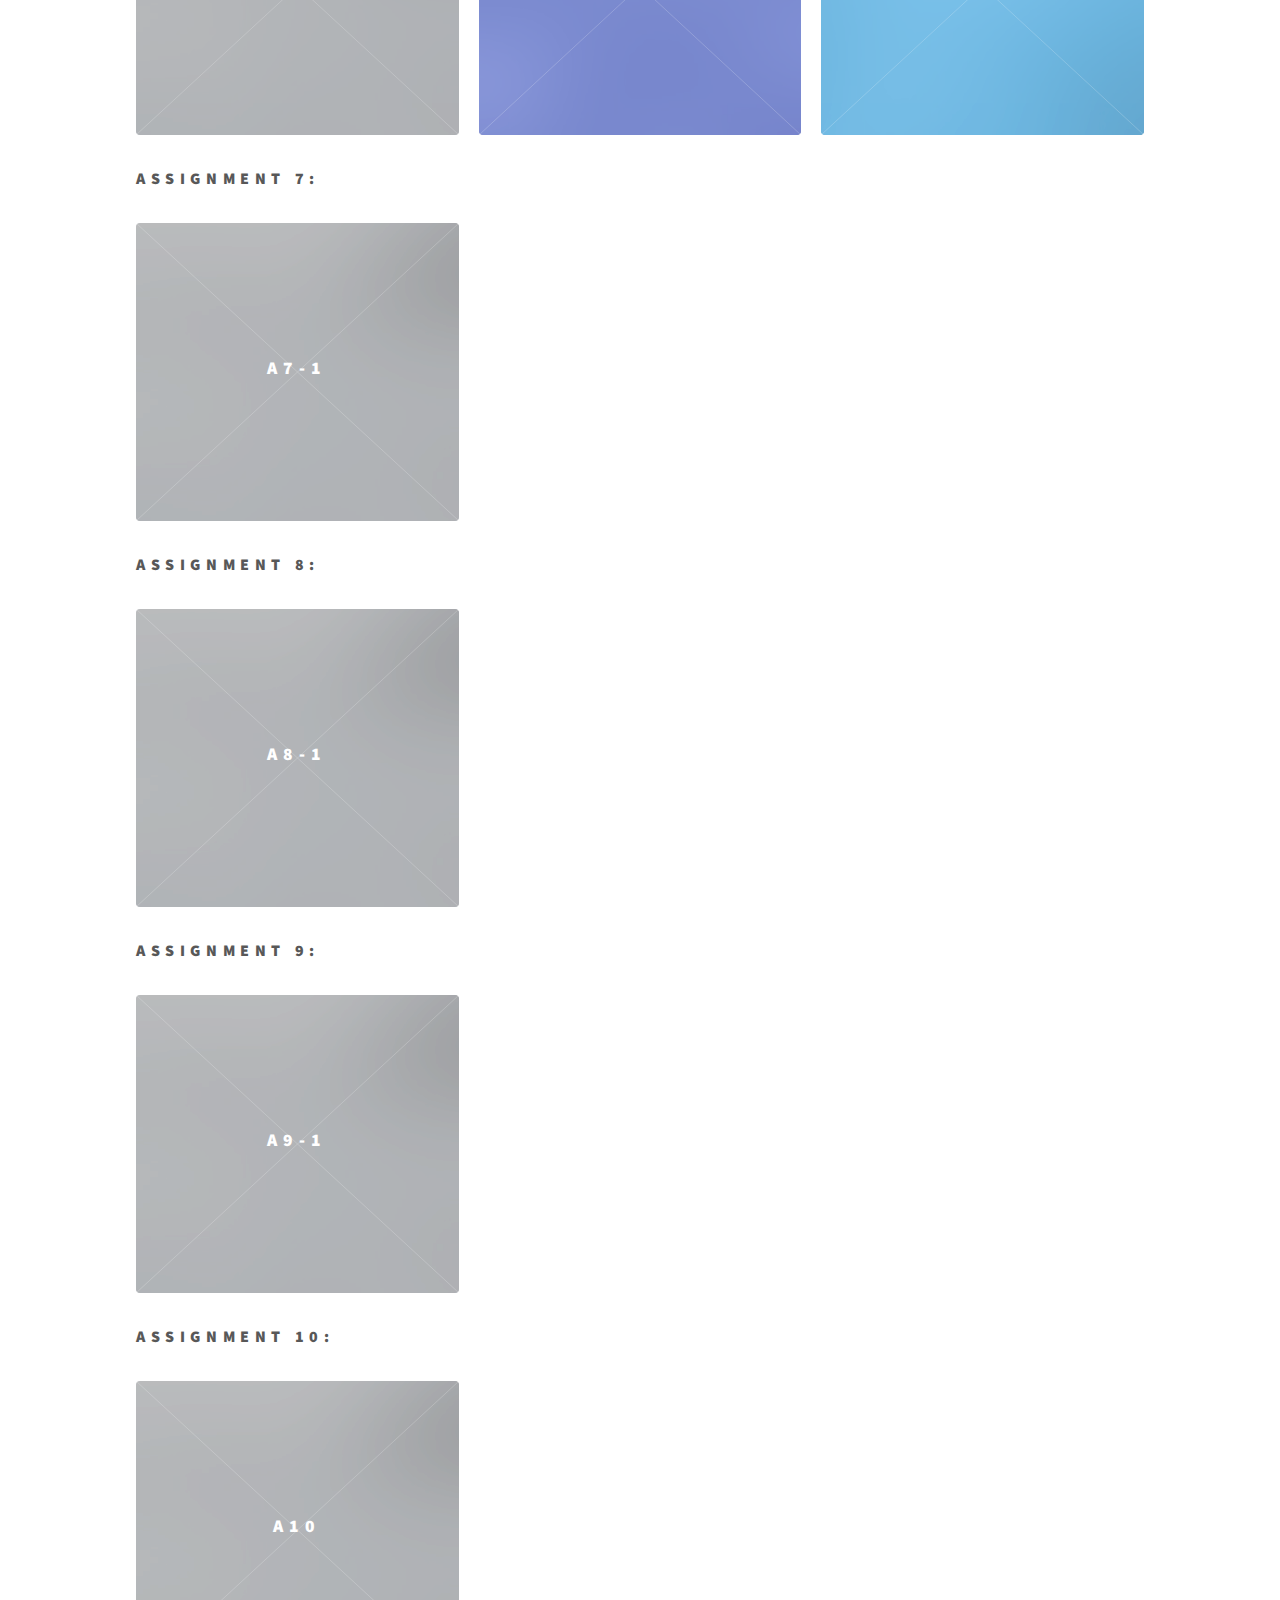
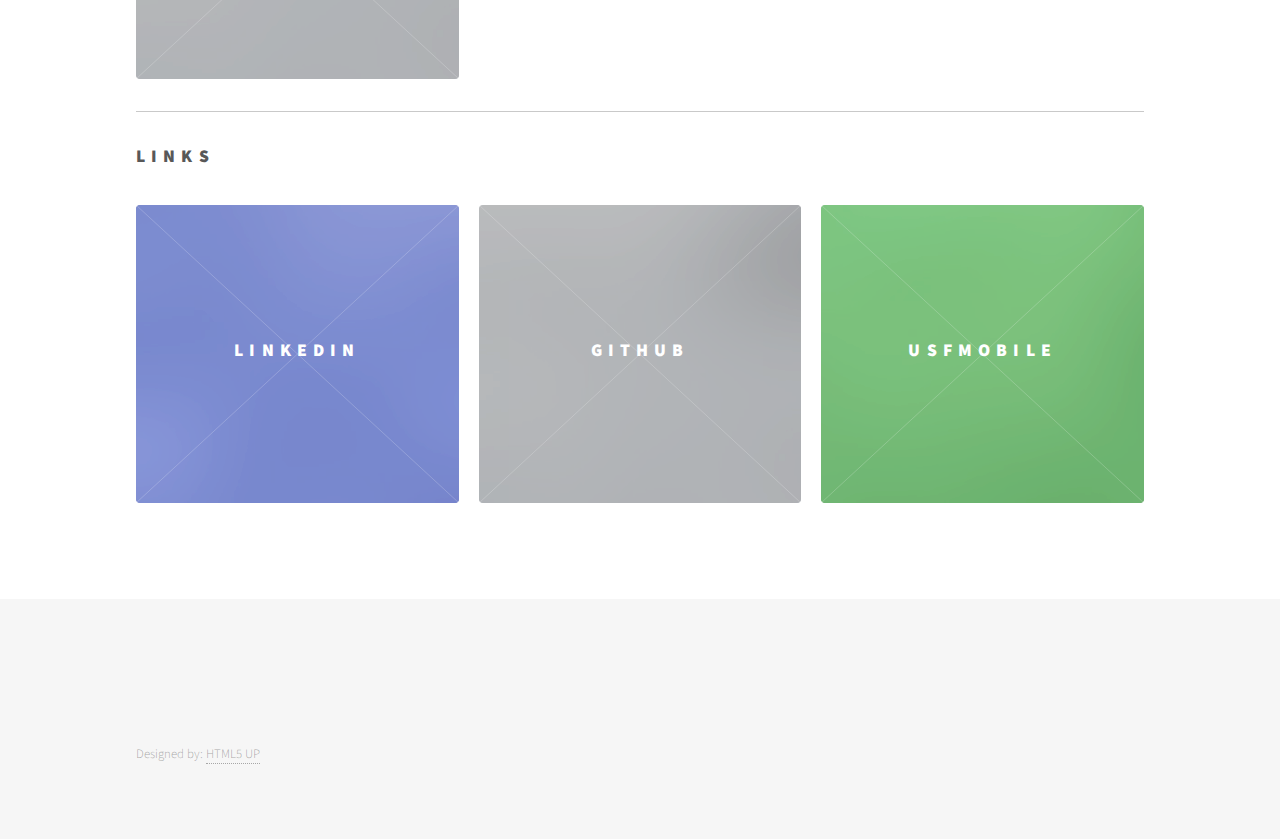
==== commit 80c74db2: "Add a10" ====
--- a/docs/index.html
+++ b/docs/index.html
@@ -336,6 +336,23 @@
 							</section>
 							<p></p>
 
+							<h3>Assignment 10:</h3>
+							<section class="tiles">
+								<article class="style7">
+									<span class="image">
+										<img src="images/pic05.jpg" alt="" />
+									</span>
+									<a href="a10.html">
+										<h2>A10</h2>
+										<div class="content">
+											<p>White Hat Black Hat - D3</p>
+										</div>
+									</a>
+								</article>
+
+							</section>
+							<p></p>
+
 							<hr/>
 
 							<h2>Links</h2>
